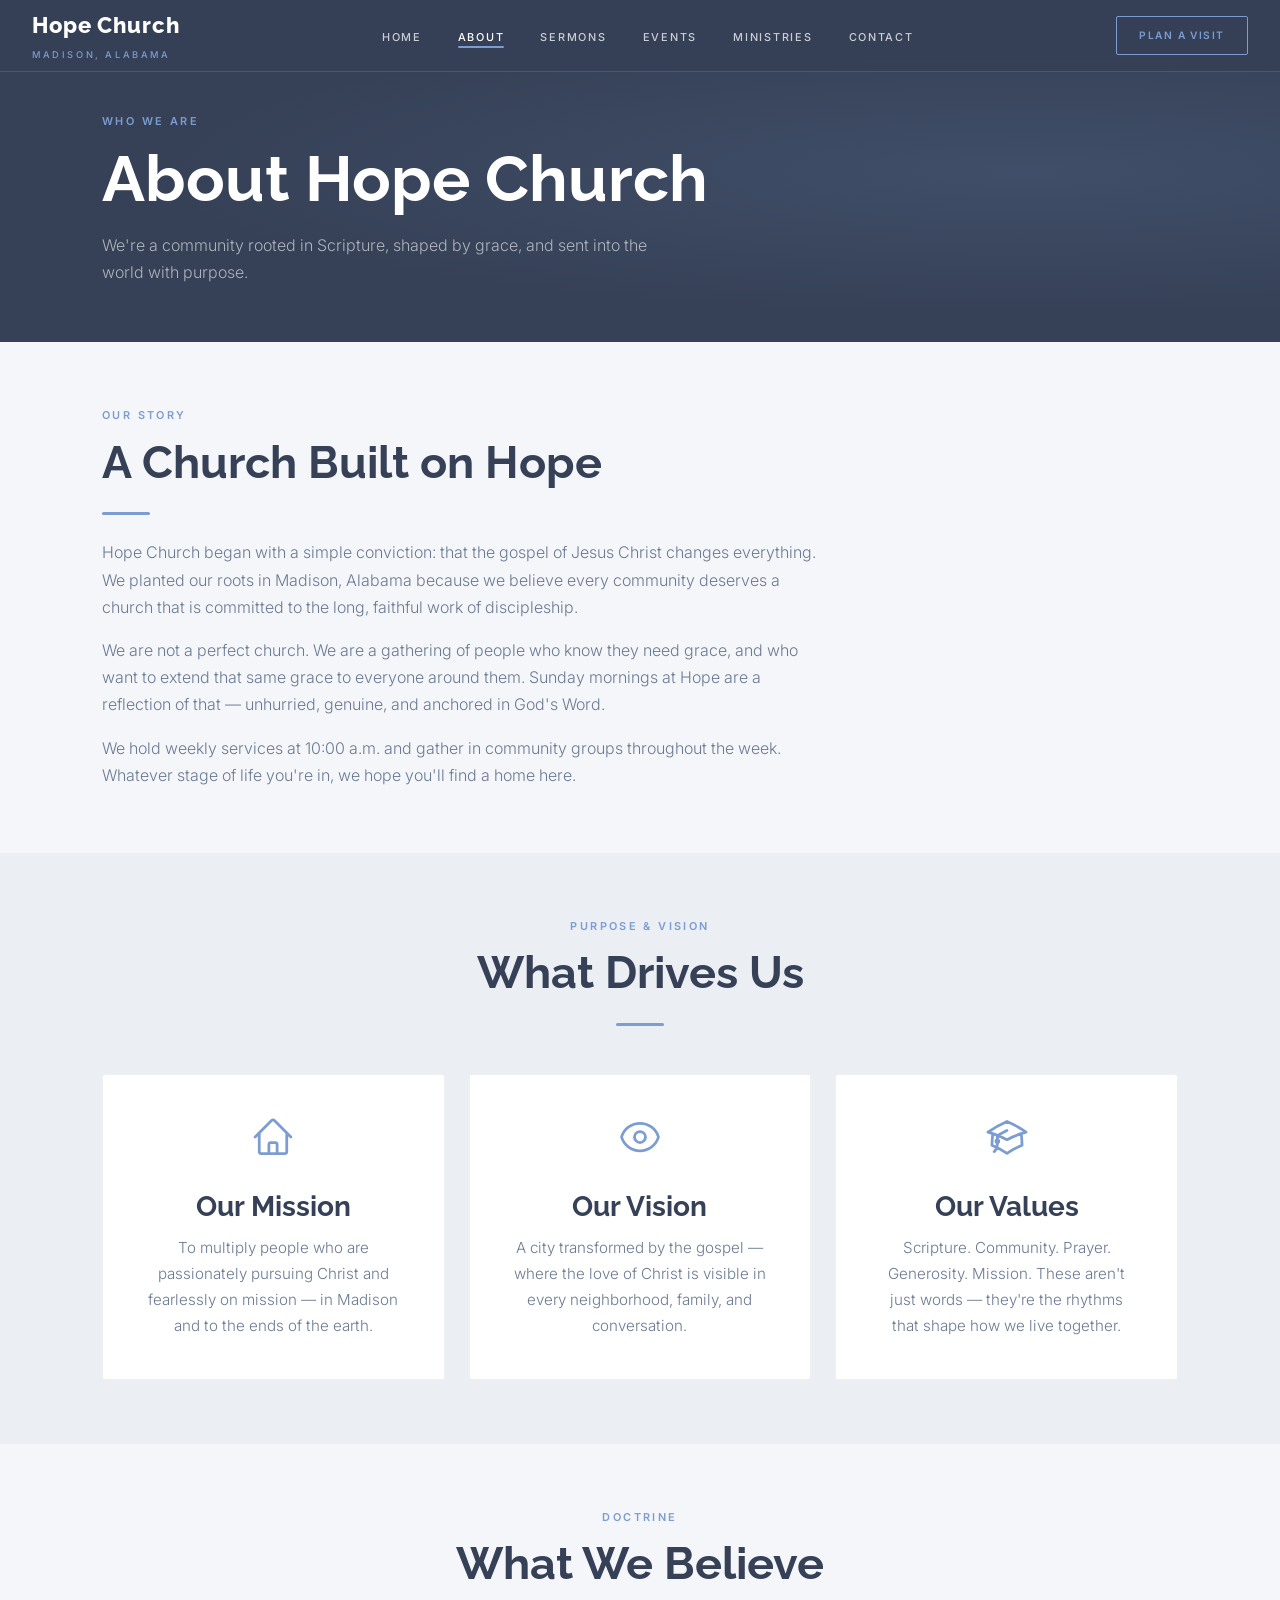
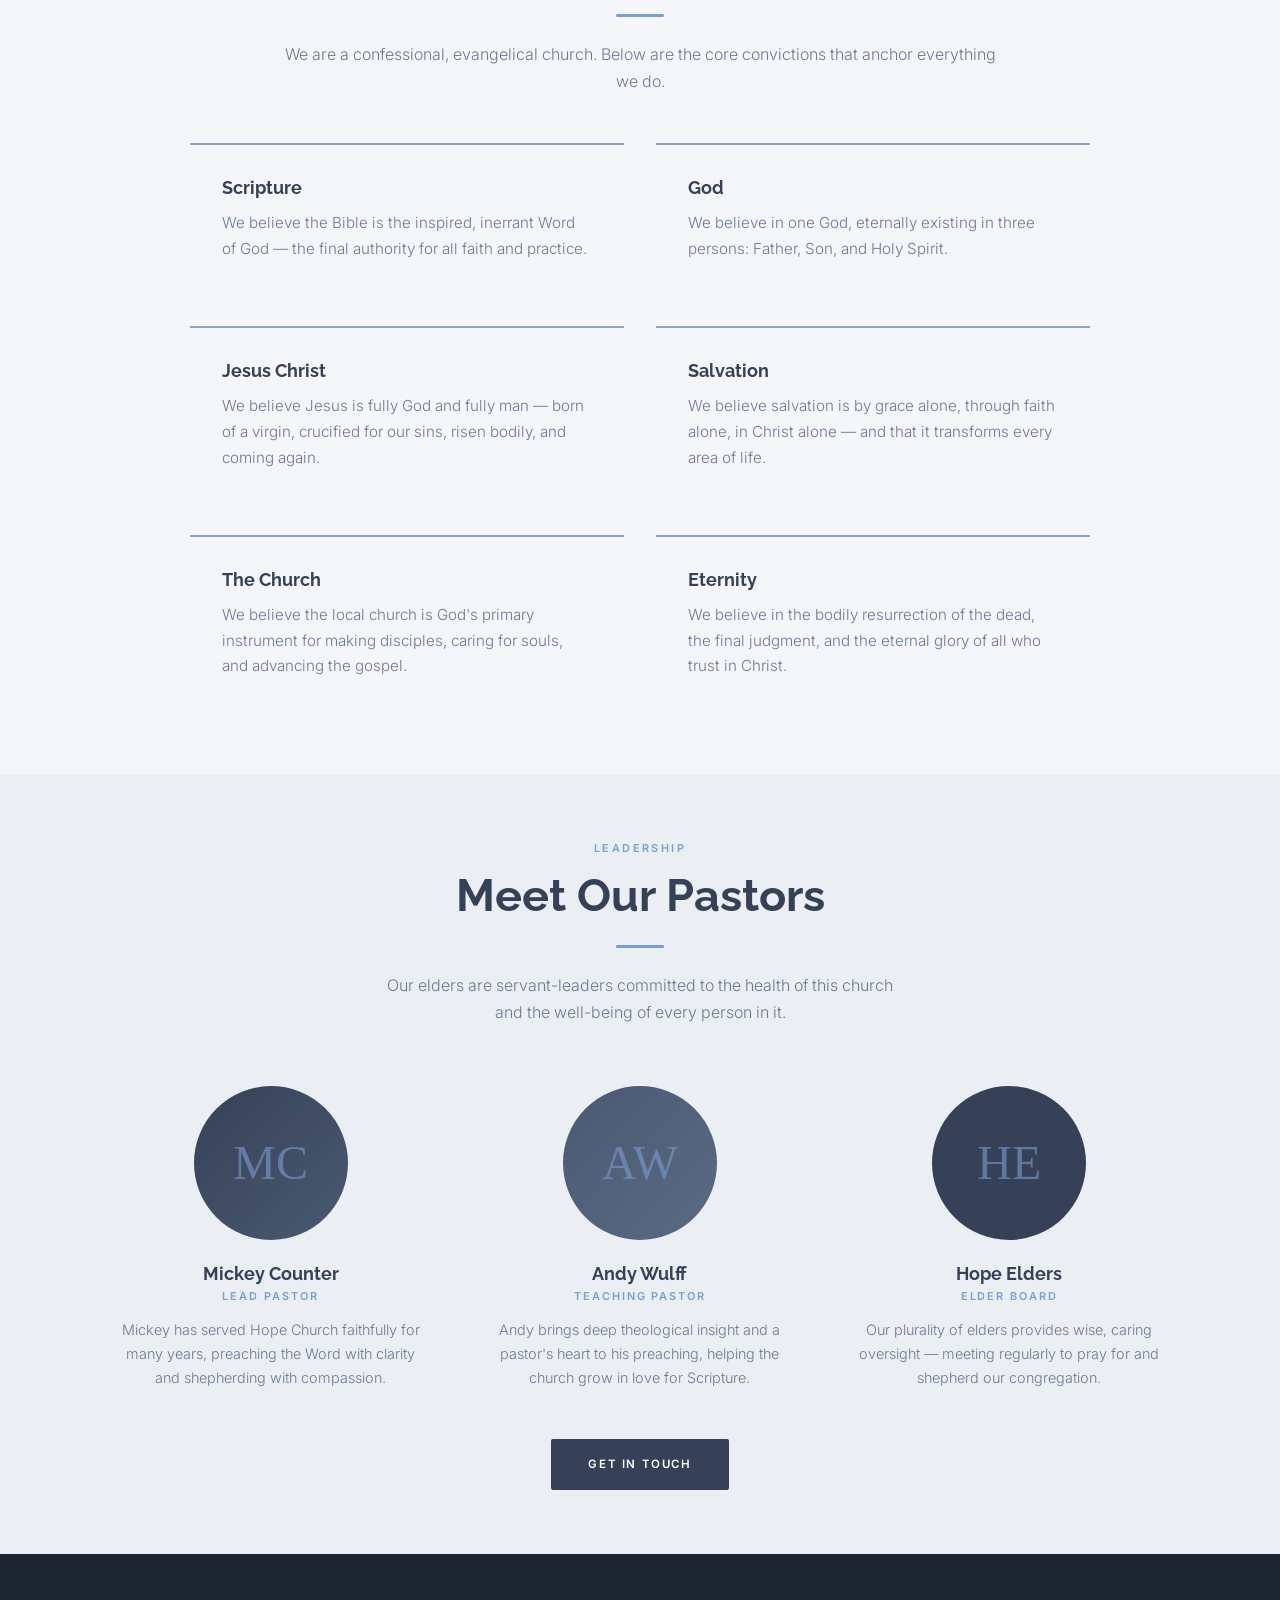
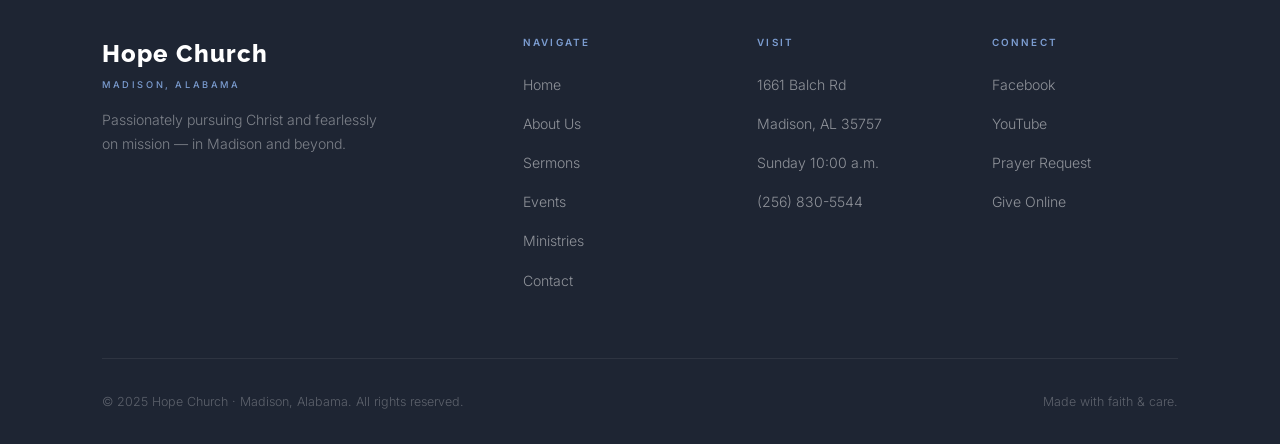
==== about.html @ 7f772d5d "Visual Overhaul" ====
<!DOCTYPE html>
<html lang="en">
<head>
  <meta charset="UTF-8" />
  <meta name="viewport" content="width=device-width, initial-scale=1.0" />
  <title>About · Hope Church Madison</title>
  <link rel="stylesheet" href="styles.css" />
</head>
<body>

<div id="nav-placeholder"></div>

<!-- ── Page Hero ── -->
<section class="page-hero">
  <div class="container" style="position:relative; z-index:2;">
    <span class="eyebrow">Who We Are</span>
    <h1>About Hope Church</h1>
    <p>We're a community rooted in Scripture, shaped by grace, and sent into the world with purpose.</p>
  </div>
</section>

<!-- ── Our Story ── -->
<section class="section">
  <div class="container">
    <div style="max-width:720px;">
      <span class="eyebrow">Our Story</span>
      <h2>A Church Built on Hope</h2>
      <div class="gold-divider gold-divider--left"></div>
      <p>Hope Church began with a simple conviction: that the gospel of Jesus Christ changes everything. We planted our roots in Madison, Alabama because we believe every community deserves a church that is committed to the long, faithful work of discipleship.</p>
      <p style="margin-top:1rem;">We are not a perfect church. We are a gathering of people who know they need grace, and who want to extend that same grace to everyone around them. Sunday mornings at Hope are a reflection of that — unhurried, genuine, and anchored in God's Word.</p>
      <p style="margin-top:1rem;">We hold weekly services at 10:00 a.m. and gather in community groups throughout the week. Whatever stage of life you're in, we hope you'll find a home here.</p>
    </div>
  </div>
</section>

<!-- ── Mission & Vision ── -->
<section class="section section--warm">
  <div class="container text-center">
    <span class="eyebrow">Purpose & Vision</span>
    <h2>What Drives Us</h2>
    <div class="gold-divider"></div>
    <div class="card-grid" style="margin-top:3rem;">
      <div class="card">
        <svg class="card__icon" viewBox="0 0 24 24" fill="none" stroke="currentColor" stroke-width="1.5">
          <path d="M2.25 12l8.954-8.955c.44-.439 1.152-.439 1.591 0L21.75 12M4.5 9.75v10.125c0 .621.504 1.125 1.125 1.125H9.75v-4.875c0-.621.504-1.125 1.125-1.125h2.25c.621 0 1.125.504 1.125 1.125V21h4.125c.621 0 1.125-.504 1.125-1.125V9.75M8.25 21h8.25" stroke-linecap="round" stroke-linejoin="round"/>
        </svg>
        <h3>Our Mission</h3>
        <p>To multiply people who are passionately pursuing Christ and fearlessly on mission — in Madison and to the ends of the earth.</p>
      </div>
      <div class="card">
        <svg class="card__icon" viewBox="0 0 24 24" fill="none" stroke="currentColor" stroke-width="1.5">
          <path d="M2.036 12.322a1.012 1.012 0 010-.639C3.423 7.51 7.36 4.5 12 4.5c4.638 0 8.573 3.007 9.963 7.178.07.207.07.431 0 .639C20.577 16.49 16.64 19.5 12 19.5c-4.638 0-8.573-3.007-9.963-7.178z" stroke-linecap="round" stroke-linejoin="round"/>
          <path d="M15 12a3 3 0 11-6 0 3 3 0 016 0z" stroke-linecap="round" stroke-linejoin="round"/>
        </svg>
        <h3>Our Vision</h3>
        <p>A city transformed by the gospel — where the love of Christ is visible in every neighborhood, family, and conversation.</p>
      </div>
      <div class="card">
        <svg class="card__icon" viewBox="0 0 24 24" fill="none" stroke="currentColor" stroke-width="1.5">
          <path d="M4.26 10.147a60.436 60.436 0 00-.491 6.347A48.627 48.627 0 0112 20.904a48.627 48.627 0 018.232-4.41 60.46 60.46 0 00-.491-6.347m-15.482 0a50.57 50.57 0 00-2.658-.813A59.905 59.905 0 0112 3.493a59.902 59.902 0 0110.399 5.84c-.896.248-1.783.52-2.658.814m-15.482 0A50.697 50.697 0 0112 13.489a50.702 50.702 0 017.74-3.342M6.75 15a.75.75 0 100-1.5.75.75 0 000 1.5zm0 0v-3.675A55.378 55.378 0 0112 8.443m-7.007 11.55A5.981 5.981 0 006.75 15.75v-1.5" stroke-linecap="round" stroke-linejoin="round"/>
        </svg>
        <h3>Our Values</h3>
        <p>Scripture. Community. Prayer. Generosity. Mission. These aren't just words — they're the rhythms that shape how we live together.</p>
      </div>
    </div>
  </div>
</section>

<!-- ── What We Believe ── -->
<section class="section">
  <div class="container">
    <div style="max-width:720px; margin:0 auto; text-align:center;">
      <span class="eyebrow">Doctrine</span>
      <h2>What We Believe</h2>
      <div class="gold-divider"></div>
      <p style="margin-bottom:3rem;">We are a confessional, evangelical church. Below are the core convictions that anchor everything we do.</p>
    </div>
    <div style="display:grid; grid-template-columns:1fr 1fr; gap:2rem; max-width:900px; margin:0 auto;">
      <div style="padding:2rem; border-top:2px solid var(--gold);">
        <h4 style="margin-bottom:0.75rem;">Scripture</h4>
        <p style="font-size:0.95rem;">We believe the Bible is the inspired, inerrant Word of God — the final authority for all faith and practice.</p>
      </div>
      <div style="padding:2rem; border-top:2px solid var(--gold);">
        <h4 style="margin-bottom:0.75rem;">God</h4>
        <p style="font-size:0.95rem;">We believe in one God, eternally existing in three persons: Father, Son, and Holy Spirit.</p>
      </div>
      <div style="padding:2rem; border-top:2px solid var(--gold);">
        <h4 style="margin-bottom:0.75rem;">Jesus Christ</h4>
        <p style="font-size:0.95rem;">We believe Jesus is fully God and fully man — born of a virgin, crucified for our sins, risen bodily, and coming again.</p>
      </div>
      <div style="padding:2rem; border-top:2px solid var(--gold);">
        <h4 style="margin-bottom:0.75rem;">Salvation</h4>
        <p style="font-size:0.95rem;">We believe salvation is by grace alone, through faith alone, in Christ alone — and that it transforms every area of life.</p>
      </div>
      <div style="padding:2rem; border-top:2px solid var(--gold);">
        <h4 style="margin-bottom:0.75rem;">The Church</h4>
        <p style="font-size:0.95rem;">We believe the local church is God's primary instrument for making disciples, caring for souls, and advancing the gospel.</p>
      </div>
      <div style="padding:2rem; border-top:2px solid var(--gold);">
        <h4 style="margin-bottom:0.75rem;">Eternity</h4>
        <p style="font-size:0.95rem;">We believe in the bodily resurrection of the dead, the final judgment, and the eternal glory of all who trust in Christ.</p>
      </div>
    </div>
  </div>
</section>

<!-- ── Leadership ── -->
<section class="section section--warm">
  <div class="container text-center">
    <span class="eyebrow">Leadership</span>
    <h2>Meet Our Pastors</h2>
    <div class="gold-divider"></div>
    <p style="max-width:520px; margin:0 auto 1rem;">Our elders are servant-leaders committed to the health of this church and the well-being of every person in it.</p>
    <div class="team-grid">
      <div class="team-card">
        <div class="team-card__photo" style="background: linear-gradient(135deg, #364157, #4a5a72); display:flex; align-items:center; justify-content:center;">
          <span style="font-family:'Cormorant Garamond',serif; font-size:3rem; color:rgba(124,157,209,0.6);">MC</span>
        </div>
        <h4>Mickey Counter</h4>
        <div class="team-card__role">Lead Pastor</div>
        <p style="font-size:0.9rem; margin-top:0.75rem; padding:0 1rem;">Mickey has served Hope Church faithfully for many years, preaching the Word with clarity and shepherding with compassion.</p>
      </div>
      <div class="team-card">
        <div class="team-card__photo" style="background: linear-gradient(135deg, #4a5a72, #5a6a82); display:flex; align-items:center; justify-content:center;">
          <span style="font-family:'Cormorant Garamond',serif; font-size:3rem; color:rgba(124,157,209,0.6);">AW</span>
        </div>
        <h4>Andy Wulff</h4>
        <div class="team-card__role">Teaching Pastor</div>
        <p style="font-size:0.9rem; margin-top:0.75rem; padding:0 1rem;">Andy brings deep theological insight and a pastor's heart to his preaching, helping the church grow in love for Scripture.</p>
      </div>
      <div class="team-card">
        <div class="team-card__photo" style="background: linear-gradient(135deg, #364157, #364157); display:flex; align-items:center; justify-content:center;">
          <span style="font-family:'Cormorant Garamond',serif; font-size:3rem; color:rgba(124,157,209,0.6);">HE</span>
        </div>
        <h4>Hope Elders</h4>
        <div class="team-card__role">Elder Board</div>
        <p style="font-size:0.9rem; margin-top:0.75rem; padding:0 1rem;">Our plurality of elders provides wise, caring oversight — meeting regularly to pray for and shepherd our congregation.</p>
      </div>
    </div>
    <div style="margin-top:3rem;">
      <a href="contact.html" class="btn btn--solid">Get in Touch</a>
    </div>
  </div>
</section>

<div id="footer-placeholder"></div>
<script src="shared.js"></script>
</body>
</html>
---- styles.css ----
@import url('https://fonts.googleapis.com/css2?family=Raleway:ital,wght@0,300;0,400;0,600;0,700;0,800;1,300;1,400&family=Inter:wght@300;400;500;600&display=swap');

/* ── Variables ── */
:root {
  --blue:      #364157;
  --blue-lt:   #7C9DD1;
  --blue-mid:  #4a5a72;
  --gold:      #8FA5BE;
  --gold-lt:   #B3C6DA;
  --mens-dark: #6F6F6F;
  --mens-lt:   #A6A6A6;
  --womens-dark: #904E79;
  --womens-lt:   #D17CD1;
  --cream:     #F4F6F9;
  --warm-lt:   #EBEef3;
  --charcoal:  #1E2533;
  --muted:     #6B7A92;
  --white:     #FFFFFF;
  --section-pad: 4rem 0;
  --max-w: 1140px;
}

*, *::before, *::after { box-sizing: border-box; margin: 0; padding: 0; }
html { scroll-behavior: smooth; }
body {
  font-family: 'Inter', sans-serif;
  font-weight: 300;
  color: var(--charcoal);
  background: var(--cream);
  line-height: 1.7;
}
img { display: block; max-width: 100%; }
a { text-decoration: none; color: inherit; }

h1, h2, h3, h4 {
  font-family: 'Raleway', sans-serif;
  font-weight: 700;
  line-height: 1.15;
  color: var(--blue);
}
h1 { font-size: clamp(2.6rem, 5vw, 4.2rem); }
h2 { font-size: clamp(1.9rem, 3.5vw, 2.8rem); }
h3 { font-size: clamp(1.3rem, 2.5vw, 1.75rem); }
h4 { font-size: 1.15rem; }
p { font-size: 1rem; color: var(--muted); }

.eyebrow {
  font-family: 'Inter', sans-serif;
  font-weight: 600;
  font-size: 0.68rem;
  letter-spacing: 0.22em;
  text-transform: uppercase;
  color: var(--blue-lt);
  margin-bottom: 0.75rem;
  display: block;
}

.container { max-width: var(--max-w); margin: 0 auto; padding: 0 2rem; }
.section { padding: var(--section-pad); }
.section--dark { background: var(--blue); color: var(--white); }
.section--dark h1,.section--dark h2,.section--dark h3,.section--dark h4 { color: var(--white); }
.section--dark p { color: rgba(255,255,255,0.65); }
.section--warm { background: var(--warm-lt); }
.text-center { text-align: center; }

.btn {
  display: inline-block;
  padding: 0.85rem 2.2rem;
  font-family: 'Inter', sans-serif;
  font-weight: 600;
  font-size: 0.72rem;
  letter-spacing: 0.14em;
  text-transform: uppercase;
  border: 2px solid var(--blue);
  color: var(--blue);
  transition: background 0.22s, color 0.22s, border-color 0.22s;
  cursor: pointer;
  background: transparent;
  border-radius: 2px;
}
.btn:hover { background: var(--blue); color: var(--white); }
.btn--solid { background: var(--blue); color: var(--white); }
.btn--solid:hover { background: var(--blue-mid); border-color: var(--blue-mid); }
.btn--gold, .btn--accent { border-color: var(--blue-lt); color: var(--blue-lt); }
.btn--gold:hover, .btn--accent:hover { background: var(--blue-lt); color: var(--white); }
.btn--white { border-color: var(--white); color: var(--white); }
.btn--white:hover { background: var(--white); color: var(--blue); }

.nav {
  position: fixed; top: 0; left: 0; right: 0; z-index: 100;
  padding: 0 2rem;
  display: flex; align-items: center; justify-content: space-between;
  height: 72px;
  background: rgba(54, 65, 87, 0.97);
  backdrop-filter: blur(8px);
  border-bottom: 1px solid rgba(124, 157, 209, 0.25);
  transition: background 0.3s;
}
.nav__logo { display: flex; flex-direction: column; gap: 2px; }
.nav__logo-main {
  font-family: 'Raleway', sans-serif;
  font-size: 1.35rem; font-weight: 800;
  color: var(--white); letter-spacing: 0.04em;
}
.nav__logo-sub {
  font-family: 'Inter', sans-serif;
  font-size: 0.58rem; font-weight: 500;
  letter-spacing: 0.28em; text-transform: uppercase;
  color: var(--blue-lt);
}
.nav__links { display: flex; list-style: none; gap: 2.25rem; }
.nav__links a {
  font-family: 'Inter', sans-serif;
  font-size: 0.68rem; font-weight: 500;
  letter-spacing: 0.16em; text-transform: uppercase;
  color: rgba(255,255,255,0.75);
  transition: color 0.2s;
  position: relative; padding-bottom: 4px;
}
.nav__links a::after {
  content: ''; position: absolute; bottom: 0; left: 0;
  width: 0; height: 2px;
  background: var(--blue-lt);
  transition: width 0.25s; border-radius: 1px;
}
.nav__links a:hover, .nav__links a.active { color: var(--white); }
.nav__links a:hover::after, .nav__links a.active::after { width: 100%; }
.nav__cta {
  font-family: 'Inter', sans-serif;
  font-size: 0.64rem; font-weight: 600;
  letter-spacing: 0.14em; text-transform: uppercase;
  padding: 0.6rem 1.4rem;
  border: 1.5px solid var(--blue-lt);
  color: var(--blue-lt);
  transition: background 0.2s, color 0.2s; border-radius: 2px;
}
.nav__cta:hover { background: var(--blue-lt); color: var(--white); }
.nav__toggle { display: none; flex-direction: column; gap: 5px; cursor: pointer; padding: 4px; }
.nav__toggle span { display: block; width: 24px; height: 1.5px; background: var(--white); transition: transform 0.3s, opacity 0.3s; }

.hero {
  padding: calc(72px + 3.5rem) 0 4rem;
  display: flex; align-items: center;
  position: relative; overflow: hidden;
  background: var(--blue);
}
.hero__bg {
  position: absolute; inset: 0;
  background:
    radial-gradient(ellipse at 70% 40%, rgba(124,157,209,0.18) 0%, transparent 55%),
    radial-gradient(ellipse at 10% 90%, rgba(74,90,114,0.6) 0%, transparent 50%);
}
.hero__cross {
  position: absolute; right: 6%; top: 50%; transform: translateY(-50%);
  opacity: 0.035; font-size: 28rem;
  font-family: 'Raleway', sans-serif; font-weight: 800;
  color: var(--white); line-height: 1;
  user-select: none; pointer-events: none;
}
.hero__content { position: relative; z-index: 2; max-width: 700px; }
.hero h1 { color: var(--white); margin-bottom: 1.5rem; }
.hero h1 em { font-style: italic; font-weight: 300; color: var(--blue-lt); }
.hero__sub { font-size: 1.05rem; color: rgba(255,255,255,0.65); margin-bottom: 2.5rem; max-width: 500px; }
.hero__meta {
  display: flex; align-items: center; gap: 2rem;
  margin-top: 3rem; padding-top: 2rem;
  border-top: 1px solid rgba(255,255,255,0.12); flex-wrap: wrap;
}
.hero__meta-item { display: flex; flex-direction: column; gap: 2px; }
.hero__meta-label {
  font-family: 'Inter', sans-serif;
  font-size: 0.62rem; letter-spacing: 0.22em;
  text-transform: uppercase; color: var(--blue-lt); font-weight: 600;
}
.hero__meta-value { font-size: 0.95rem; color: rgba(255,255,255,0.85); font-weight: 400; }
.hero__btns { display: flex; gap: 1rem; flex-wrap: wrap; }

.page-hero {
  background: var(--blue); padding: 7rem 0 3.5rem;
  padding-top: calc(72px + 2.5rem);
  position: relative; overflow: hidden;
}
.page-hero::before {
  content: ''; position: absolute; inset: 0;
  background: radial-gradient(ellipse at 80% 50%, rgba(124,157,209,0.14) 0%, transparent 60%);
}
.page-hero h1 { color: var(--white); }
.page-hero p { color: rgba(255,255,255,0.6); max-width: 550px; margin-top: 1rem; }

.welcome-strip {
  background: var(--blue-lt); padding: 1.25rem 2rem;
  display: flex; align-items: center; justify-content: center; gap: 2rem; flex-wrap: wrap;
}
.welcome-strip p {
  color: var(--white); font-size: 0.76rem; font-weight: 600;
  letter-spacing: 0.1em; text-transform: uppercase; font-family: 'Inter', sans-serif;
}
.welcome-strip a {
  font-size: 0.72rem; font-weight: 600; letter-spacing: 0.14em; text-transform: uppercase;
  color: var(--white); border-bottom: 1px solid rgba(255,255,255,0.55);
  padding-bottom: 2px; transition: border-color 0.2s; font-family: 'Inter', sans-serif;
}
.welcome-strip a:hover { border-color: var(--white); }

.card-grid { display: grid; grid-template-columns: repeat(auto-fit, minmax(300px, 1fr)); gap: 1.5rem; margin-top: 3.5rem; }
.card {
  background: var(--white); border: 1px solid rgba(54,65,87,0.08);
  padding: 2.5rem; transition: transform 0.25s, box-shadow 0.25s; border-radius: 3px;
}
.card:hover { box-shadow: 0 4px 16px rgba(54,65,87,0.1); }
.card__icon { width: 44px; height: 44px; margin-bottom: 1.5rem; color: var(--blue-lt); }
.card h3 { margin-bottom: 0.75rem; color: var(--blue); }
.card p { font-size: 0.95rem; }
.card a.link {
  display: inline-block; margin-top: 1.25rem;
  font-family: 'Inter', sans-serif; font-size: 0.68rem; font-weight: 600;
  letter-spacing: 0.16em; text-transform: uppercase;
  color: var(--blue-lt); border-bottom: 1px solid var(--blue-lt);
  padding-bottom: 2px; transition: color 0.2s, border-color 0.2s;
}
.card a.link:hover { color: var(--blue); border-color: var(--blue); }

.split { display: grid; grid-template-columns: 1fr 1fr; gap: 5rem; align-items: center; }
.split--reverse .split__visual { order: -1; }
.split__visual { position: relative; }
.split__img-box {
  width: 100%; aspect-ratio: 4/3; background: var(--warm-lt);
  position: relative; overflow: hidden; border-radius: 2px;
}
.split__img-box img { width: 100%; height: 100%; object-fit: cover; }
.split__img-accent {
  position: absolute; width: 60%; aspect-ratio: 1; background: var(--blue);
  bottom: -2rem; left: -2rem; z-index: -1; opacity: 0.15;
}
.split__img-accent--gold { background: var(--blue-lt); opacity: 0.2; }
.split__text h2 { margin-bottom: 1.25rem; }
.split__text p { margin-bottom: 1.5rem; }

.verse-banner {
  padding: 3.5rem 2rem; text-align: center; background: var(--blue);
  position: relative; overflow: hidden;
}
.verse-banner::before {
  content: '\201C'; position: absolute; top: -1rem; left: 50%; transform: translateX(-50%);
  font-family: 'Raleway', sans-serif; font-weight: 800; font-size: 20rem;
  color: rgba(124,157,209,0.07); line-height: 1; pointer-events: none;
}
.verse-banner blockquote {
  font-family: 'Raleway', sans-serif; font-style: italic; font-weight: 300;
  font-size: clamp(1.3rem, 2.5vw, 1.9rem); color: var(--white);
  max-width: 750px; margin: 0 auto 1.25rem; line-height: 1.65; position: relative;
}
.verse-banner cite {
  font-family: 'Inter', sans-serif; font-size: 0.68rem; font-weight: 600;
  letter-spacing: 0.22em; text-transform: uppercase; color: var(--blue-lt);
}

.gold-divider { width: 48px; height: 3px; background: var(--blue-lt); margin: 1.5rem auto; border-radius: 2px; }
.gold-divider--left { margin-left: 0; }

.quick-links { display: grid; grid-template-columns: repeat(4, 1fr); background: var(--blue-mid); }
.quick-link {
  padding: 2.5rem 2rem; text-align: center;
  border-right: 1px solid rgba(255,255,255,0.07);
  transition: background 0.2s; cursor: pointer; text-decoration: none; display: block;
}
.quick-link:last-child { border-right: none; }
.quick-link:hover { background: rgba(124,157,209,0.15); }
.quick-link__icon { width: 38px; height: 38px; margin: 0 auto 1rem; color: var(--blue-lt); }
.quick-link__label {
  font-family: 'Inter', sans-serif; font-size: 0.62rem; font-weight: 500;
  letter-spacing: 0.2em; text-transform: uppercase; color: rgba(255,255,255,0.6);
}
.quick-link__title {
  font-family: 'Raleway', sans-serif; font-size: 1.05rem; font-weight: 700;
  color: var(--white); margin-top: 0.3rem;
}

.sermon-list { margin-top: 3rem; }
.sermon-item {
  display: grid; grid-template-columns: 1fr auto; align-items: center;
  gap: 2rem; padding: 2rem 0; border-bottom: 1px solid rgba(54,65,87,0.08);
}
.sermon-item:first-child { border-top: 1px solid rgba(54,65,87,0.08); }
.sermon-item__series {
  font-family: 'Inter', sans-serif; font-size: 0.62rem; font-weight: 600;
  letter-spacing: 0.2em; text-transform: uppercase; color: var(--blue-lt); margin-bottom: 0.4rem;
}
.sermon-item h3 { margin-bottom: 0.3rem; font-size: 1.25rem; color: var(--blue); }
.sermon-item__meta { font-size: 0.85rem; color: var(--muted); }

.team-grid { display: grid; grid-template-columns: repeat(auto-fit, minmax(240px, 1fr)); gap: 2rem; margin-top: 3.5rem; }
.team-card { text-align: center; }
.team-card__photo {
  width: 160px; height: 160px; border-radius: 50%; background: var(--warm-lt);
  margin: 0 auto 1.25rem; overflow: hidden; border: 3px solid var(--warm-lt); transition: border-color 0.25s;
}
.team-card:hover .team-card__photo { border-color: var(--blue-lt); }
.team-card__photo img { width: 100%; height: 100%; object-fit: cover; }
.team-card h4 { margin-bottom: 0.2rem; color: var(--blue); }
.team-card__role {
  font-family: 'Inter', sans-serif; font-size: 0.68rem; font-weight: 600;
  letter-spacing: 0.18em; text-transform: uppercase; color: var(--blue-lt);
}

.ministry-grid { display: grid; grid-template-columns: repeat(auto-fit, minmax(340px, 1fr)); gap: 0; margin-top: 3.5rem; }
.ministry-card {
  padding: 3rem; border: 1px solid rgba(54,65,87,0.08);
  margin: -1px 0 0 -1px; transition: background 0.25s;
}
.ministry-card:hover { background: var(--white); }
.ministry-card__tag {
  display: inline-block; padding: 0.25rem 0.85rem;
  font-family: 'Inter', sans-serif; font-size: 0.62rem; font-weight: 600;
  letter-spacing: 0.14em; text-transform: uppercase;
  background: rgba(124,157,209,0.12); color: var(--blue-lt);
  border-radius: 2px; margin-bottom: 1.25rem;
}
.ministry-card__tag--mens { background: rgba(111,111,111,0.1); color: var(--mens-dark); }
.ministry-card__tag--womens { background: rgba(209,124,209,0.1); color: var(--womens-dark); }
.ministry-card h3 { margin-bottom: 0.75rem; font-size: 1.45rem; color: var(--blue); }
.ministry-card p { margin-bottom: 1.5rem; font-size: 0.95rem; }

.form-grid { display: grid; grid-template-columns: 1fr 1fr; gap: 1.5rem; margin-top: 2.5rem; }
.form-group { display: flex; flex-direction: column; gap: 0.5rem; }
.form-group--full { grid-column: 1 / -1; }
.form-group label {
  font-family: 'Inter', sans-serif; font-size: 0.68rem; font-weight: 600;
  letter-spacing: 0.14em; text-transform: uppercase; color: var(--blue);
}
.form-group input, .form-group textarea, .form-group select {
  padding: 0.85rem 1rem; border: 1px solid rgba(54,65,87,0.18);
  background: var(--white); font-family: 'Inter', sans-serif;
  font-size: 0.95rem; font-weight: 400; color: var(--charcoal);
  outline: none; transition: border-color 0.2s, box-shadow 0.2s;
  -webkit-appearance: none; border-radius: 2px;
}
.form-group input:focus, .form-group textarea:focus, .form-group select:focus {
  border-color: var(--blue-lt); box-shadow: 0 0 0 3px rgba(124,157,209,0.15);
}
.form-group textarea { resize: vertical; min-height: 140px; }

.info-boxes { display: grid; grid-template-columns: repeat(3, 1fr); gap: 2rem; margin-top: 3.5rem; }
.info-box {
  padding: 2rem; background: var(--white);
  border-left: 3px solid var(--blue-lt); border-radius: 0 2px 2px 0;
}
.info-box h4 {
  font-family: 'Inter', sans-serif; font-size: 0.68rem; font-weight: 600;
  letter-spacing: 0.2em; text-transform: uppercase; color: var(--blue-lt); margin-bottom: 0.75rem;
}
.info-box p { font-size: 0.95rem; line-height: 1.6; color: var(--charcoal); }

.footer { background: #1E2533; color: var(--white); padding: 5rem 0 2rem; }
.footer__grid {
  display: grid; grid-template-columns: 2fr 1fr 1fr 1fr; gap: 3rem;
  padding-bottom: 4rem; border-bottom: 1px solid rgba(255,255,255,0.07); margin-bottom: 2rem;
}
.footer__brand .nav__logo-main { font-size: 1.5rem; }
.footer__brand p { margin-top: 1rem; font-size: 0.88rem; color: rgba(255,255,255,0.42); max-width: 280px; line-height: 1.7; }
.footer__col h5 {
  font-family: 'Inter', sans-serif; font-size: 0.62rem; font-weight: 600;
  letter-spacing: 0.22em; text-transform: uppercase; color: var(--blue-lt); margin-bottom: 1.25rem;
}
.footer__col ul { list-style: none; display: flex; flex-direction: column; gap: 0.75rem; }
.footer__col ul li a { font-size: 0.88rem; color: rgba(255,255,255,0.5); transition: color 0.2s; }
.footer__col ul li a:hover { color: var(--white); }
.footer__bottom { display: flex; align-items: center; justify-content: space-between; flex-wrap: wrap; gap: 1rem; }
.footer__bottom p { font-size: 0.78rem; color: rgba(255,255,255,0.28); }

/* animations removed for a simpler, calmer presentation */

@media (max-width: 900px) {
  .split { grid-template-columns: 1fr; gap: 3rem; }
  .split--reverse .split__visual { order: 0; }
  .quick-links { grid-template-columns: repeat(2, 1fr); }
  .footer__grid { grid-template-columns: 1fr 1fr; }
  .info-boxes { grid-template-columns: 1fr; }
}
@media (max-width: 700px) {
  .nav__links, .nav__cta { display: none; }
  .nav__toggle { display: flex; }
  .nav.open .nav__links {
    display: flex; flex-direction: column; position: absolute;
    top: 72px; left: 0; right: 0; background: var(--blue);
    padding: 2rem; gap: 1.5rem; border-top: 1px solid rgba(255,255,255,0.08);
  }
  .quick-links { grid-template-columns: 1fr 1fr; }
  .form-grid { grid-template-columns: 1fr; }
  .footer__grid { grid-template-columns: 1fr; }
}
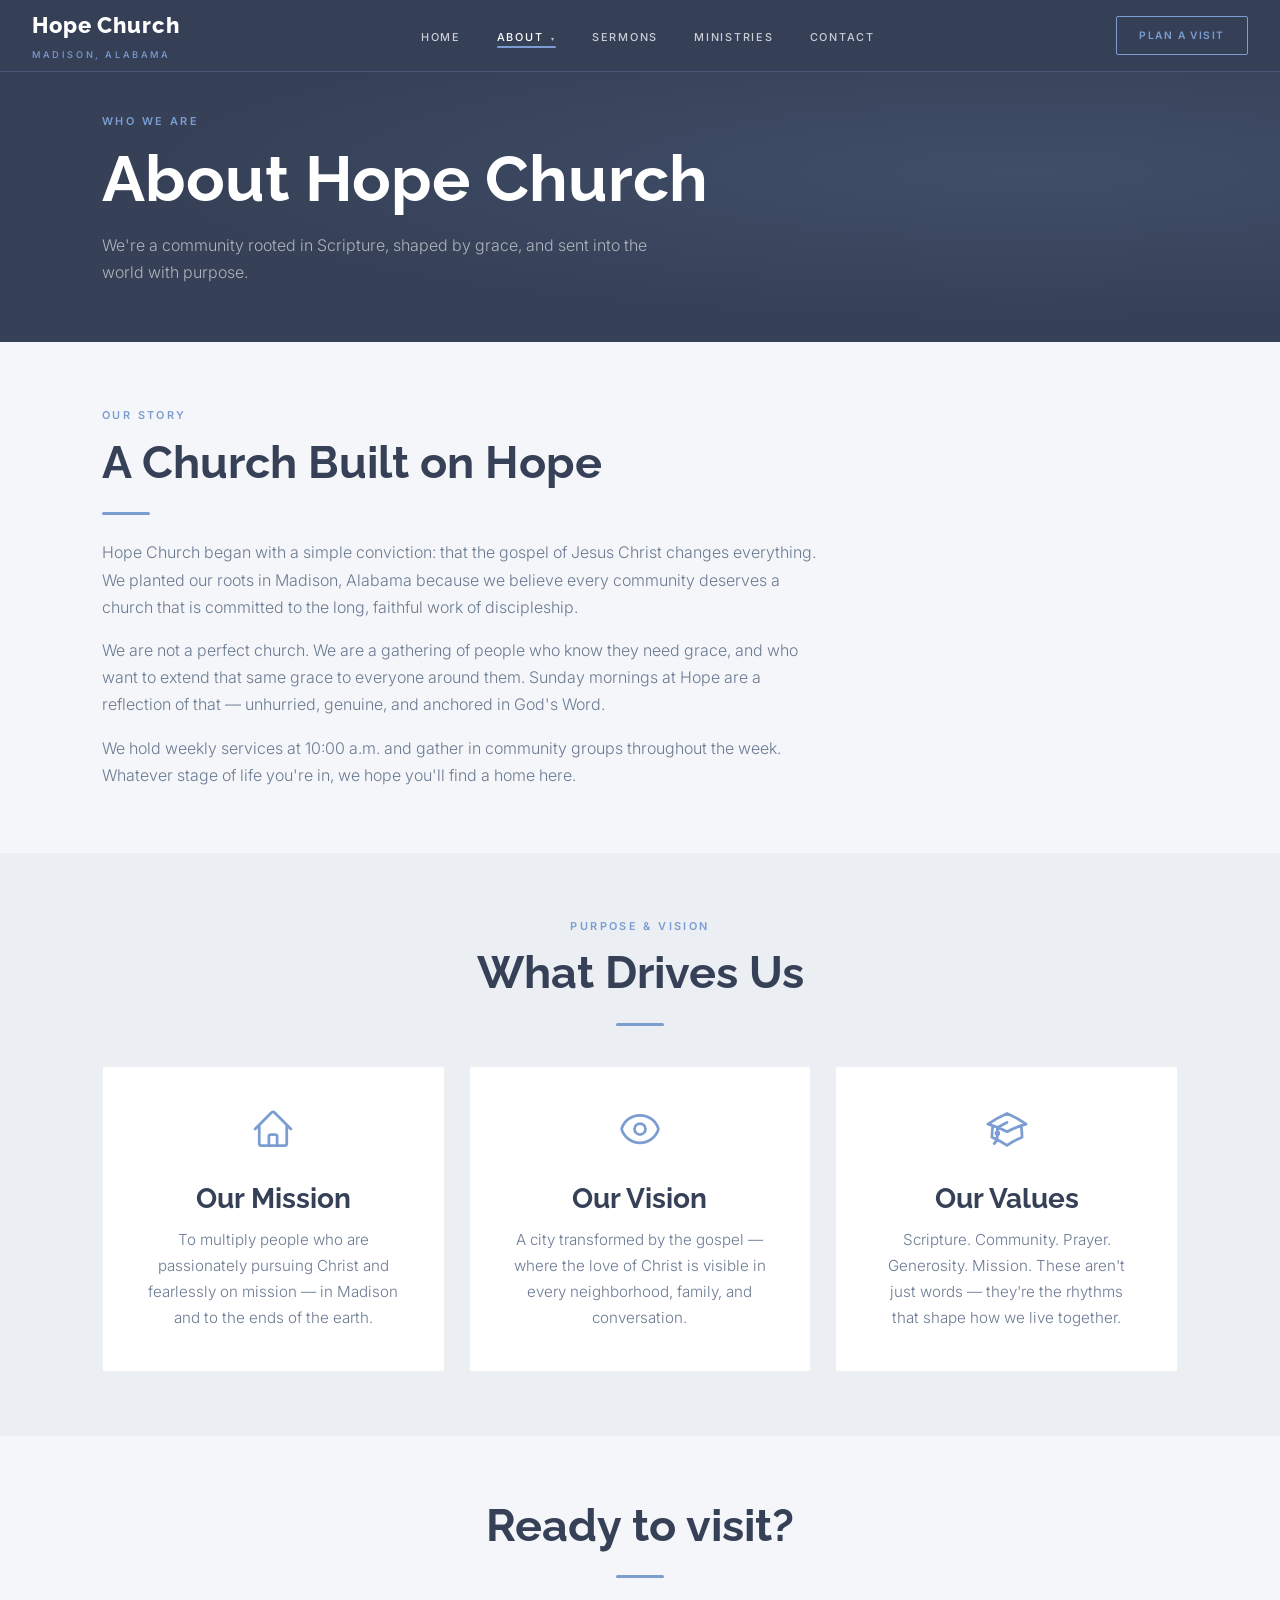
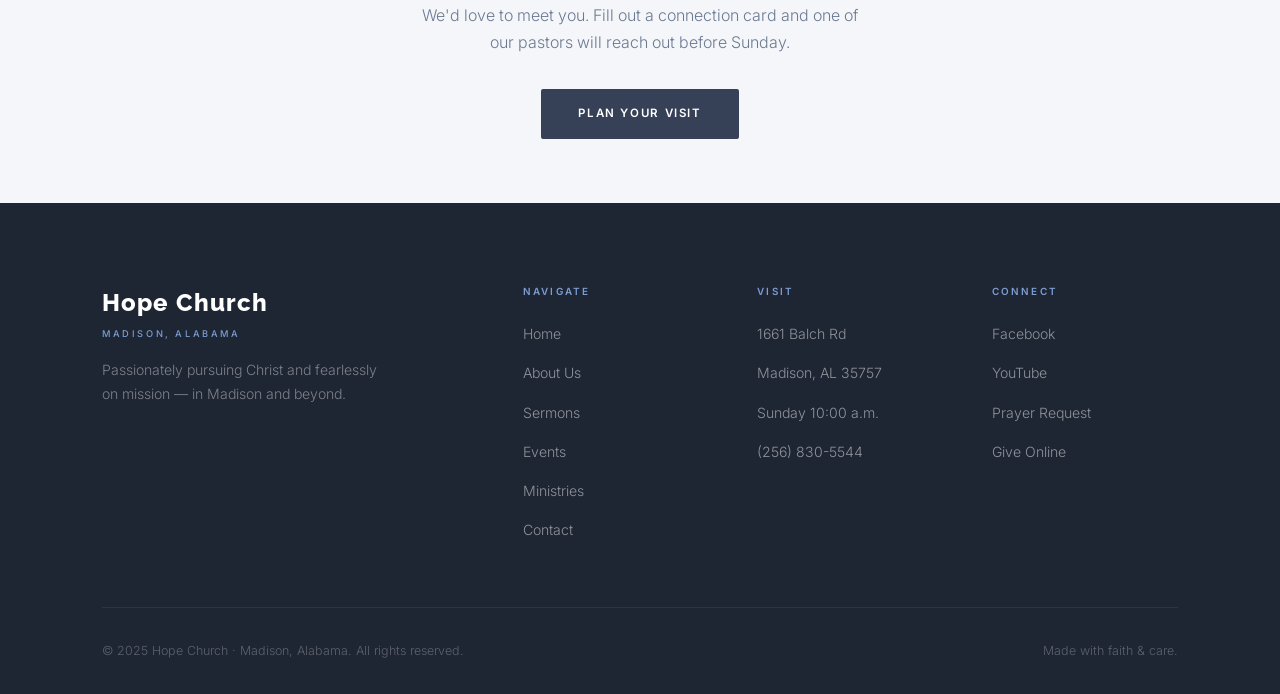
==== commit 7031cfcc: "About tab update" ====
--- a/about.html
+++ b/about.html
@@ -3,7 +3,7 @@
 <head>
   <meta charset="UTF-8" />
   <meta name="viewport" content="width=device-width, initial-scale=1.0" />
-  <title>About · Hope Church Madison</title>
+  <title>About Hope · Hope Church Madison</title>
   <link rel="stylesheet" href="styles.css" />
 </head>
 <body>
@@ -39,7 +39,7 @@
     <span class="eyebrow">Purpose & Vision</span>
     <h2>What Drives Us</h2>
     <div class="gold-divider"></div>
-    <div class="card-grid" style="margin-top:3rem;">
+    <div class="card-grid" style="margin-top:2.5rem;">
       <div class="card">
         <svg class="card__icon" viewBox="0 0 24 24" fill="none" stroke="currentColor" stroke-width="1.5">
           <path d="M2.25 12l8.954-8.955c.44-.439 1.152-.439 1.591 0L21.75 12M4.5 9.75v10.125c0 .621.504 1.125 1.125 1.125H9.75v-4.875c0-.621.504-1.125 1.125-1.125h2.25c.621 0 1.125.504 1.125 1.125V21h4.125c.621 0 1.125-.504 1.125-1.125V9.75M8.25 21h8.25" stroke-linecap="round" stroke-linejoin="round"/>
@@ -66,80 +66,13 @@
   </div>
 </section>
 
-<!-- ── What We Believe ── -->
+<!-- ── CTA ── -->
 <section class="section">
-  <div class="container">
-    <div style="max-width:720px; margin:0 auto; text-align:center;">
-      <span class="eyebrow">Doctrine</span>
-      <h2>What We Believe</h2>
-      <div class="gold-divider"></div>
-      <p style="margin-bottom:3rem;">We are a confessional, evangelical church. Below are the core convictions that anchor everything we do.</p>
-    </div>
-    <div style="display:grid; grid-template-columns:1fr 1fr; gap:2rem; max-width:900px; margin:0 auto;">
-      <div style="padding:2rem; border-top:2px solid var(--gold);">
-        <h4 style="margin-bottom:0.75rem;">Scripture</h4>
-        <p style="font-size:0.95rem;">We believe the Bible is the inspired, inerrant Word of God — the final authority for all faith and practice.</p>
-      </div>
-      <div style="padding:2rem; border-top:2px solid var(--gold);">
-        <h4 style="margin-bottom:0.75rem;">God</h4>
-        <p style="font-size:0.95rem;">We believe in one God, eternally existing in three persons: Father, Son, and Holy Spirit.</p>
-      </div>
-      <div style="padding:2rem; border-top:2px solid var(--gold);">
-        <h4 style="margin-bottom:0.75rem;">Jesus Christ</h4>
-        <p style="font-size:0.95rem;">We believe Jesus is fully God and fully man — born of a virgin, crucified for our sins, risen bodily, and coming again.</p>
-      </div>
-      <div style="padding:2rem; border-top:2px solid var(--gold);">
-        <h4 style="margin-bottom:0.75rem;">Salvation</h4>
-        <p style="font-size:0.95rem;">We believe salvation is by grace alone, through faith alone, in Christ alone — and that it transforms every area of life.</p>
-      </div>
-      <div style="padding:2rem; border-top:2px solid var(--gold);">
-        <h4 style="margin-bottom:0.75rem;">The Church</h4>
-        <p style="font-size:0.95rem;">We believe the local church is God's primary instrument for making disciples, caring for souls, and advancing the gospel.</p>
-      </div>
-      <div style="padding:2rem; border-top:2px solid var(--gold);">
-        <h4 style="margin-bottom:0.75rem;">Eternity</h4>
-        <p style="font-size:0.95rem;">We believe in the bodily resurrection of the dead, the final judgment, and the eternal glory of all who trust in Christ.</p>
-      </div>
-    </div>
-  </div>
-</section>
-
-<!-- ── Leadership ── -->
-<section class="section section--warm">
   <div class="container text-center">
-    <span class="eyebrow">Leadership</span>
-    <h2>Meet Our Pastors</h2>
+    <h2>Ready to visit?</h2>
     <div class="gold-divider"></div>
-    <p style="max-width:520px; margin:0 auto 1rem;">Our elders are servant-leaders committed to the health of this church and the well-being of every person in it.</p>
-    <div class="team-grid">
-      <div class="team-card">
-        <div class="team-card__photo" style="background: linear-gradient(135deg, #364157, #4a5a72); display:flex; align-items:center; justify-content:center;">
-          <span style="font-family:'Cormorant Garamond',serif; font-size:3rem; color:rgba(124,157,209,0.6);">MC</span>
-        </div>
-        <h4>Mickey Counter</h4>
-        <div class="team-card__role">Lead Pastor</div>
-        <p style="font-size:0.9rem; margin-top:0.75rem; padding:0 1rem;">Mickey has served Hope Church faithfully for many years, preaching the Word with clarity and shepherding with compassion.</p>
-      </div>
-      <div class="team-card">
-        <div class="team-card__photo" style="background: linear-gradient(135deg, #4a5a72, #5a6a82); display:flex; align-items:center; justify-content:center;">
-          <span style="font-family:'Cormorant Garamond',serif; font-size:3rem; color:rgba(124,157,209,0.6);">AW</span>
-        </div>
-        <h4>Andy Wulff</h4>
-        <div class="team-card__role">Teaching Pastor</div>
-        <p style="font-size:0.9rem; margin-top:0.75rem; padding:0 1rem;">Andy brings deep theological insight and a pastor's heart to his preaching, helping the church grow in love for Scripture.</p>
-      </div>
-      <div class="team-card">
-        <div class="team-card__photo" style="background: linear-gradient(135deg, #364157, #364157); display:flex; align-items:center; justify-content:center;">
-          <span style="font-family:'Cormorant Garamond',serif; font-size:3rem; color:rgba(124,157,209,0.6);">HE</span>
-        </div>
-        <h4>Hope Elders</h4>
-        <div class="team-card__role">Elder Board</div>
-        <p style="font-size:0.9rem; margin-top:0.75rem; padding:0 1rem;">Our plurality of elders provides wise, caring oversight — meeting regularly to pray for and shepherd our congregation.</p>
-      </div>
-    </div>
-    <div style="margin-top:3rem;">
-      <a href="contact.html" class="btn btn--solid">Get in Touch</a>
-    </div>
+    <p style="max-width:460px; margin:0 auto 2rem;">We'd love to meet you. Fill out a connection card and one of our pastors will reach out before Sunday.</p>
+    <a href="contact.html" class="btn btn--solid">Plan Your Visit</a>
   </div>
 </section>
 
--- a/styles.css
+++ b/styles.css
@@ -138,6 +138,41 @@
 .nav__toggle { display: none; flex-direction: column; gap: 5px; cursor: pointer; padding: 4px; }
 .nav__toggle span { display: block; width: 24px; height: 1.5px; background: var(--white); transition: transform 0.3s, opacity 0.3s; }
 
+/* ── Nav Dropdown ── */
+.has-dropdown { position: relative; }
+.dropdown-arrow { font-size: 0.55em; margin-left: 3px; opacity: 0.7; }
+.nav__dropdown {
+  display: none;
+  position: absolute;
+  top: calc(100% + 12px);
+  left: -1.25rem;
+  background: var(--blue);
+  border: 1px solid rgba(124,157,209,0.2);
+  border-top: 2px solid var(--blue-lt);
+  min-width: 190px;
+  list-style: none;
+  flex-direction: column;
+  padding: 0.4rem 0;
+  z-index: 200;
+  box-shadow: 0 8px 24px rgba(30,37,51,0.3);
+}
+.has-dropdown:hover .nav__dropdown { display: flex; }
+.nav__dropdown li a {
+  display: block;
+  padding: 0.6rem 1.25rem;
+  font-family: 'Inter', sans-serif;
+  font-size: 0.67rem;
+  font-weight: 500;
+  letter-spacing: 0.14em;
+  text-transform: uppercase;
+  color: rgba(255,255,255,0.7);
+  transition: color 0.2s, background 0.2s;
+  white-space: nowrap;
+}
+.nav__dropdown li a:hover,
+.nav__dropdown li a.active { color: var(--white); background: rgba(124,157,209,0.12); }
+.nav__dropdown li a::after { display: none !important; }
+
 .hero {
   padding: calc(72px + 3.5rem) 0 4rem;
   display: flex; align-items: center;
@@ -385,6 +420,15 @@
     top: 72px; left: 0; right: 0; background: var(--blue);
     padding: 2rem; gap: 1.5rem; border-top: 1px solid rgba(255,255,255,0.08);
   }
+  /* Mobile dropdown: show sub-items inline */
+  .nav.open .has-dropdown .nav__dropdown {
+    display: flex; position: static;
+    border: none; border-left: 2px solid var(--blue-lt);
+    box-shadow: none; padding: 0.25rem 0 0 1rem;
+    margin-top: 0.5rem; background: transparent;
+  }
+  .nav.open .nav__dropdown li a { padding: 0.4rem 0; font-size: 0.65rem; }
+  .dropdown-arrow { display: none; }
   .quick-links { grid-template-columns: 1fr 1fr; }
   .form-grid { grid-template-columns: 1fr; }
   .footer__grid { grid-template-columns: 1fr; }
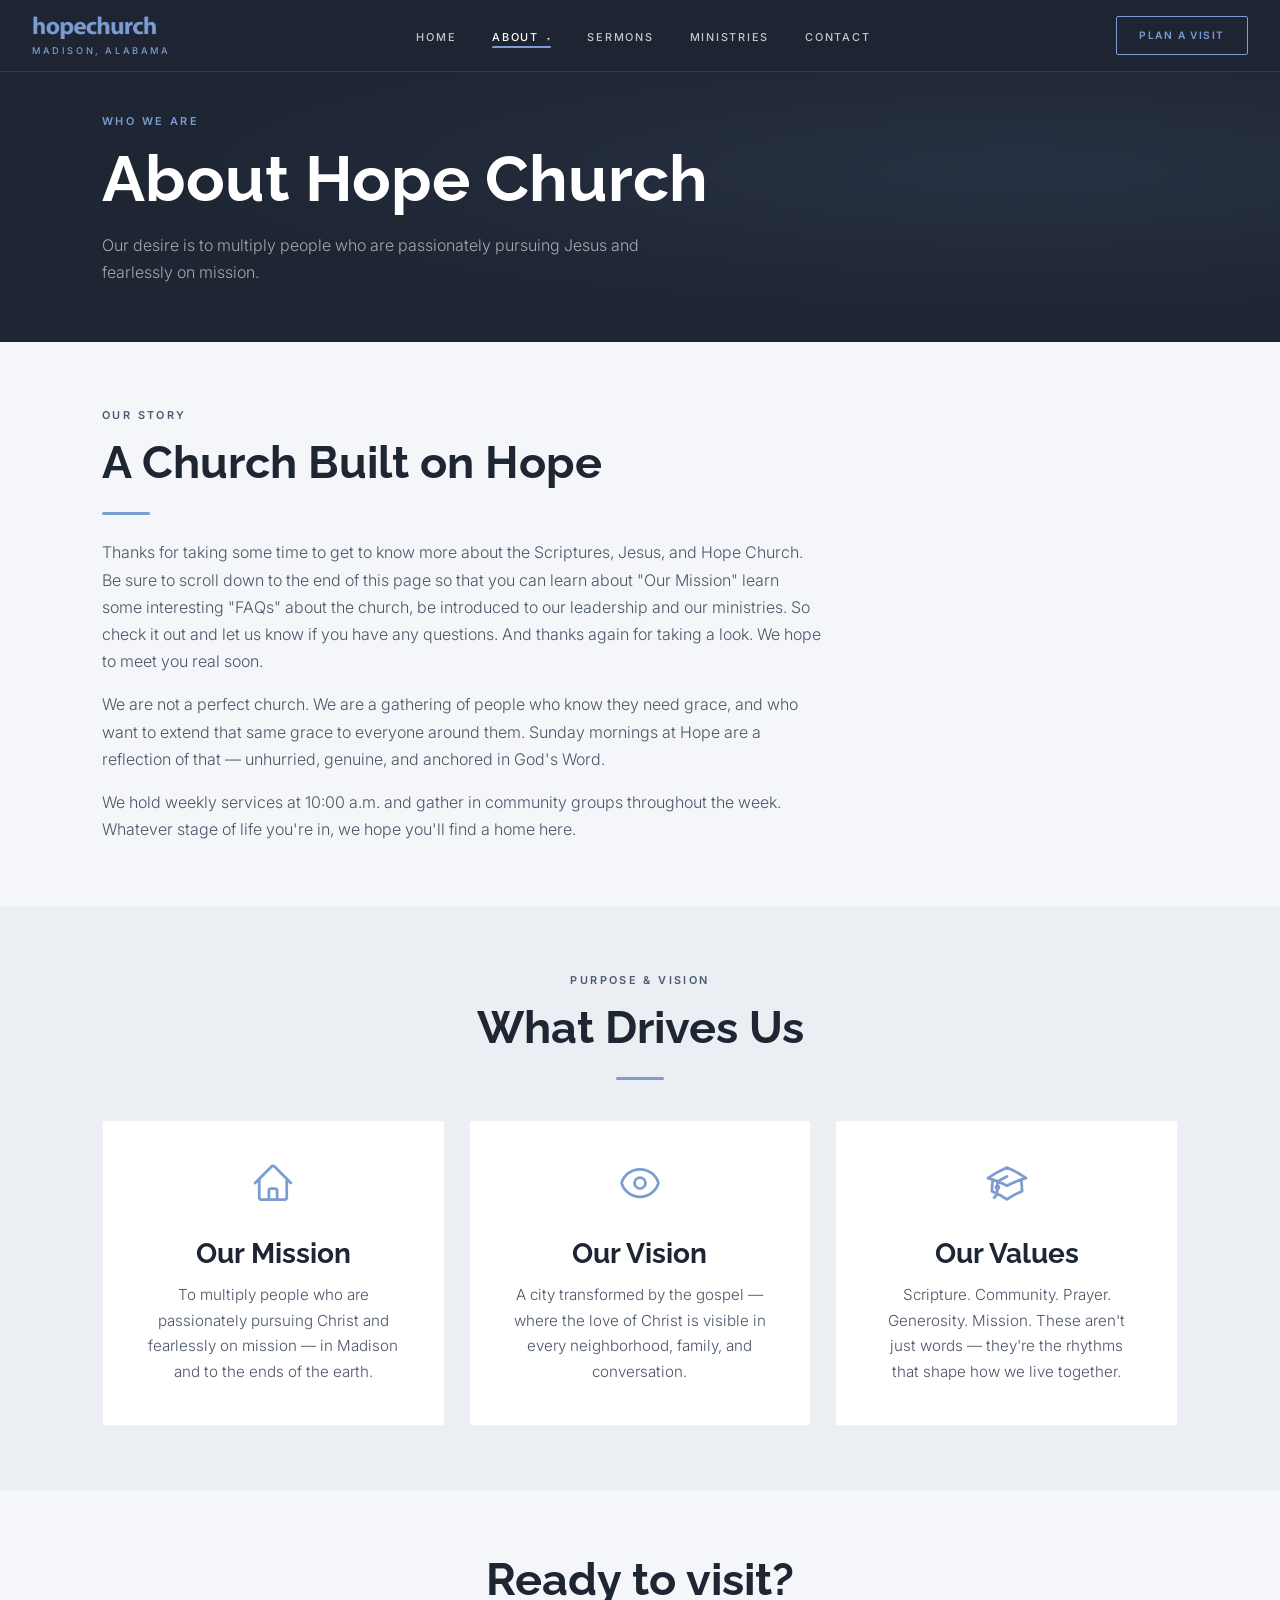
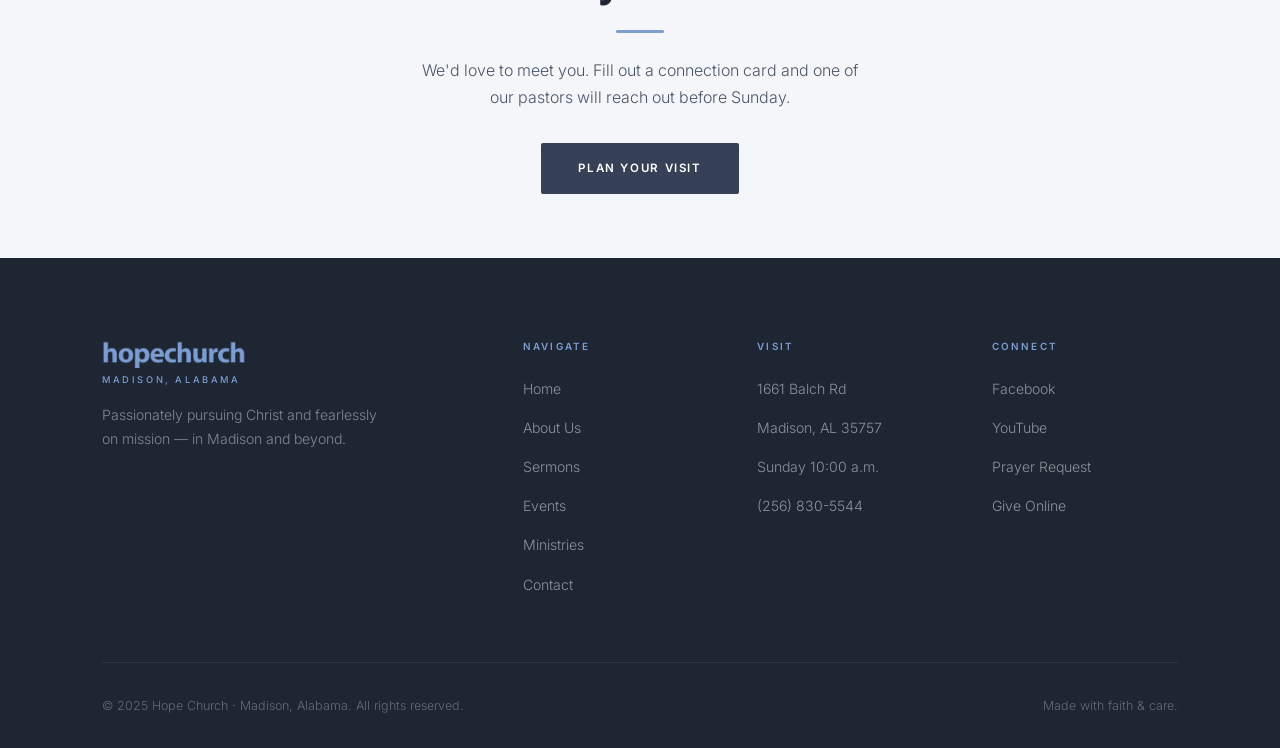
==== commit 04afbce8: "Revise About section content for clarity and mission Updated the content in the 'About' section to r" ====
--- a/about.html
+++ b/about.html
@@ -15,7 +15,7 @@
   <div class="container" style="position:relative; z-index:2;">
     <span class="eyebrow">Who We Are</span>
     <h1>About Hope Church</h1>
-    <p>We're a community rooted in Scripture, shaped by grace, and sent into the world with purpose.</p>
+    <p>Our desire is to multiply people who are passionately pursuing Jesus and fearlessly on mission.</p>
   </div>
 </section>
 
@@ -26,7 +26,7 @@
       <span class="eyebrow">Our Story</span>
       <h2>A Church Built on Hope</h2>
       <div class="gold-divider gold-divider--left"></div>
-      <p>Hope Church began with a simple conviction: that the gospel of Jesus Christ changes everything. We planted our roots in Madison, Alabama because we believe every community deserves a church that is committed to the long, faithful work of discipleship.</p>
+      <p>Thanks for taking some time to get to know more about the Scriptures, Jesus, and Hope Church. Be sure to scroll down to the end of this page so that you can learn about "Our Mission" learn some interesting "FAQs" about the church, be introduced to our leadership and our ministries. So check it out and let us know if you have any questions. And thanks again for taking a look. We hope to meet you real soon.</p>
       <p style="margin-top:1rem;">We are not a perfect church. We are a gathering of people who know they need grace, and who want to extend that same grace to everyone around them. Sunday mornings at Hope are a reflection of that — unhurried, genuine, and anchored in God's Word.</p>
       <p style="margin-top:1rem;">We hold weekly services at 10:00 a.m. and gather in community groups throughout the week. Whatever stage of life you're in, we hope you'll find a home here.</p>
     </div>
--- a/styles.css
+++ b/styles.css
@@ -14,7 +14,7 @@
   --cream:     #F4F6F9;
   --warm-lt:   #EBEef3;
   --charcoal:  #1E2533;
-  --muted:     #6B7A92;
+  --muted:     #4A5568;
   --white:     #FFFFFF;
   --section-pad: 4rem 0;
   --max-w: 1140px;
@@ -36,7 +36,7 @@
   font-family: 'Raleway', sans-serif;
   font-weight: 700;
   line-height: 1.15;
-  color: var(--blue);
+  color: var(--charcoal);
 }
 h1 { font-size: clamp(2.6rem, 5vw, 4.2rem); }
 h2 { font-size: clamp(1.9rem, 3.5vw, 2.8rem); }
@@ -50,14 +50,18 @@
   font-size: 0.68rem;
   letter-spacing: 0.22em;
   text-transform: uppercase;
-  color: var(--blue-lt);
+  color: var(--blue-mid);
   margin-bottom: 0.75rem;
   display: block;
 }
+/* Eyebrow on dark backgrounds — restore lighter accent color */
+.section--dark .eyebrow,
+.hero .eyebrow,
+.page-hero .eyebrow { color: var(--blue-lt); }
 
 .container { max-width: var(--max-w); margin: 0 auto; padding: 0 2rem; }
 .section { padding: var(--section-pad); }
-.section--dark { background: var(--blue); color: var(--white); }
+.section--dark { background: var(--charcoal); color: var(--white); }
 .section--dark h1,.section--dark h2,.section--dark h3,.section--dark h4 { color: var(--white); }
 .section--dark p { color: rgba(255,255,255,0.65); }
 .section--warm { background: var(--warm-lt); }
@@ -80,27 +84,30 @@
 }
 .btn:hover { background: var(--blue); color: var(--white); }
 .btn--solid { background: var(--blue); color: var(--white); }
-.btn--solid:hover { background: var(--blue-mid); border-color: var(--blue-mid); }
+.btn--solid:hover { background: var(--charcoal); border-color: var(--charcoal); }
 .btn--gold, .btn--accent { border-color: var(--blue-lt); color: var(--blue-lt); }
 .btn--gold:hover, .btn--accent:hover { background: var(--blue-lt); color: var(--white); }
 .btn--white { border-color: var(--white); color: var(--white); }
-.btn--white:hover { background: var(--white); color: var(--blue); }
+.btn--white:hover { background: var(--white); color: var(--charcoal); }
 
 .nav {
   position: fixed; top: 0; left: 0; right: 0; z-index: 100;
   padding: 0 2rem;
   display: flex; align-items: center; justify-content: space-between;
   height: 72px;
-  background: rgba(54, 65, 87, 0.97);
+  background: rgba(30, 37, 51, 0.97);
   backdrop-filter: blur(8px);
-  border-bottom: 1px solid rgba(124, 157, 209, 0.25);
+  border-bottom: 1px solid rgba(124, 157, 209, 0.2);
   transition: background 0.3s;
 }
-.nav__logo { display: flex; flex-direction: column; gap: 2px; }
-.nav__logo-main {
-  font-family: 'Raleway', sans-serif;
-  font-size: 1.35rem; font-weight: 800;
-  color: var(--white); letter-spacing: 0.04em;
+.nav__logo { display: flex; flex-direction: column; gap: 4px; align-items: flex-start; }
+.nav__logo-img {
+  height: 26px;
+  width: auto;
+  display: block;
+}
+.nav__logo-img--footer {
+  height: 30px;
 }
 .nav__logo-sub {
   font-family: 'Inter', sans-serif;
@@ -144,17 +151,18 @@
 .nav__dropdown {
   display: none;
   position: absolute;
-  top: calc(100% + 12px);
+  top: 100%;
   left: -1.25rem;
-  background: var(--blue);
-  border: 1px solid rgba(124,157,209,0.2);
+  background: var(--charcoal);
+  border: 1px solid rgba(124,157,209,0.15);
   border-top: 2px solid var(--blue-lt);
   min-width: 190px;
   list-style: none;
   flex-direction: column;
   padding: 0.4rem 0;
+  padding-top: 12px;
   z-index: 200;
-  box-shadow: 0 8px 24px rgba(30,37,51,0.3);
+  box-shadow: 0 8px 24px rgba(15,20,30,0.4);
 }
 .has-dropdown:hover .nav__dropdown { display: flex; }
 .nav__dropdown li a {
@@ -170,20 +178,21 @@
   white-space: nowrap;
 }
 .nav__dropdown li a:hover,
-.nav__dropdown li a.active { color: var(--white); background: rgba(124,157,209,0.12); }
+.nav__dropdown li a.active { color: var(--white); background: rgba(124,157,209,0.1); }
 .nav__dropdown li a::after { display: none !important; }
 
 .hero {
-  padding: calc(72px + 3.5rem) 0 4rem;
+  padding: calc(72px + 3.5rem) 0 5rem;
+  min-height: 600px;
   display: flex; align-items: center;
   position: relative; overflow: hidden;
-  background: var(--blue);
+  background: var(--charcoal);
 }
 .hero__bg {
   position: absolute; inset: 0;
   background:
-    radial-gradient(ellipse at 70% 40%, rgba(124,157,209,0.18) 0%, transparent 55%),
-    radial-gradient(ellipse at 10% 90%, rgba(74,90,114,0.6) 0%, transparent 50%);
+    radial-gradient(ellipse at 70% 40%, rgba(124,157,209,0.15) 0%, transparent 55%),
+    radial-gradient(ellipse at 10% 90%, rgba(30,37,51,0.8) 0%, transparent 50%);
 }
 .hero__cross {
   position: absolute; right: 6%; top: 50%; transform: translateY(-50%);
@@ -192,7 +201,101 @@
   color: var(--white); line-height: 1;
   user-select: none; pointer-events: none;
 }
-.hero__content { position: relative; z-index: 2; max-width: 700px; }
+/* Full-bleed carousel background */
+.hero__carousel-bg {
+  position: absolute;
+  inset: 0;
+  z-index: 0;
+}
+.hero__carousel-bg,
+.hero__carousel-bg .carousel,
+.hero__carousel-bg .carousel__track,
+.hero__carousel-bg .carousel__slide {
+  width: 100%;
+  height: 100%;
+}
+.hero__carousel-bg .carousel {
+  aspect-ratio: unset;
+  border-radius: 0;
+}
+/* Left-to-right gradient: opaque charcoal on left, fades to transparent */
+.hero__overlay {
+  position: absolute;
+  inset: 0;
+  z-index: 1;
+  background: linear-gradient(
+    to right,
+    rgba(30, 37, 51, 0.94) 0%,
+    rgba(30, 37, 51, 0.80) 30%,
+    rgba(30, 37, 51, 0.30) 60%,
+    transparent 100%
+  );
+}
+.hero__content { position: relative; z-index: 2; max-width: 520px; text-align: left; }
+
+/* ── Image Carousel ── */
+.carousel {
+  position: relative;
+  overflow: hidden;
+  border-radius: 4px;
+  aspect-ratio: 16 / 10;
+  background: var(--blue-mid);
+}
+.carousel__track {
+  display: flex;
+  height: 100%;
+  transition: transform 0.5s cubic-bezier(0.4, 0, 0.2, 1);
+}
+.carousel__slide {
+  min-width: 100%;
+  height: 100%;
+}
+.carousel__slide img {
+  width: 100%;
+  height: 100%;
+  object-fit: cover;
+  display: block;
+}
+.carousel__btn {
+  position: absolute;
+  top: 50%;
+  transform: translateY(-50%);
+  background: rgba(0, 0, 0, 0.45);
+  border: none;
+  color: var(--white);
+  font-size: 2rem;
+  line-height: 1;
+  width: 44px;
+  height: 44px;
+  cursor: pointer;
+  display: flex;
+  align-items: center;
+  justify-content: center;
+  transition: background 0.2s;
+  border-radius: 2px;
+  z-index: 10;
+}
+.carousel__btn:hover { background: rgba(0, 0, 0, 0.72); }
+.carousel__btn--prev { left: 0.75rem; }
+.carousel__btn--next { right: 0.75rem; }
+.carousel__dots {
+  position: absolute;
+  bottom: 0.85rem;
+  left: 50%;
+  transform: translateX(-50%);
+  display: flex;
+  gap: 0.45rem;
+  z-index: 10;
+}
+.carousel__dot {
+  width: 8px;
+  height: 8px;
+  border-radius: 50%;
+  background: rgba(255, 255, 255, 0.45);
+  cursor: pointer;
+  transition: background 0.2s;
+}
+.carousel__dot.active { background: var(--white); }
 .hero h1 { color: var(--white); margin-bottom: 1.5rem; }
 .hero h1 em { font-style: italic; font-weight: 300; color: var(--blue-lt); }
 .hero__sub { font-size: 1.05rem; color: rgba(255,255,255,0.65); margin-bottom: 2.5rem; max-width: 500px; }
@@ -211,19 +314,19 @@
 .hero__btns { display: flex; gap: 1rem; flex-wrap: wrap; }
 
 .page-hero {
-  background: var(--blue); padding: 7rem 0 3.5rem;
+  background: var(--charcoal); padding: 7rem 0 3.5rem;
   padding-top: calc(72px + 2.5rem);
   position: relative; overflow: hidden;
 }
 .page-hero::before {
   content: ''; position: absolute; inset: 0;
-  background: radial-gradient(ellipse at 80% 50%, rgba(124,157,209,0.14) 0%, transparent 60%);
+  background: radial-gradient(ellipse at 80% 50%, rgba(124,157,209,0.1) 0%, transparent 60%);
 }
 .page-hero h1 { color: var(--white); }
 .page-hero p { color: rgba(255,255,255,0.6); max-width: 550px; margin-top: 1rem; }
 
 .welcome-strip {
-  background: var(--blue-lt); padding: 1.25rem 2rem;
+  background: var(--blue-mid); padding: 1.25rem 2rem;
   display: flex; align-items: center; justify-content: center; gap: 2rem; flex-wrap: wrap;
 }
 .welcome-strip p {
@@ -244,16 +347,16 @@
 }
 .card:hover { box-shadow: 0 4px 16px rgba(54,65,87,0.1); }
 .card__icon { width: 44px; height: 44px; margin-bottom: 1.5rem; color: var(--blue-lt); }
-.card h3 { margin-bottom: 0.75rem; color: var(--blue); }
+.card h3 { margin-bottom: 0.75rem; color: var(--charcoal); }
 .card p { font-size: 0.95rem; }
 .card a.link {
   display: inline-block; margin-top: 1.25rem;
   font-family: 'Inter', sans-serif; font-size: 0.68rem; font-weight: 600;
   letter-spacing: 0.16em; text-transform: uppercase;
-  color: var(--blue-lt); border-bottom: 1px solid var(--blue-lt);
+  color: var(--blue-mid); border-bottom: 1px solid var(--blue-mid);
   padding-bottom: 2px; transition: color 0.2s, border-color 0.2s;
 }
-.card a.link:hover { color: var(--blue); border-color: var(--blue); }
+.card a.link:hover { color: var(--charcoal); border-color: var(--charcoal); }
 
 .split { display: grid; grid-template-columns: 1fr 1fr; gap: 5rem; align-items: center; }
 .split--reverse .split__visual { order: -1; }
@@ -264,21 +367,21 @@
 }
 .split__img-box img { width: 100%; height: 100%; object-fit: cover; }
 .split__img-accent {
-  position: absolute; width: 60%; aspect-ratio: 1; background: var(--blue);
-  bottom: -2rem; left: -2rem; z-index: -1; opacity: 0.15;
+  position: absolute; width: 60%; aspect-ratio: 1; background: var(--charcoal);
+  bottom: -2rem; left: -2rem; z-index: -1; opacity: 0.12;
 }
 .split__img-accent--gold { background: var(--blue-lt); opacity: 0.2; }
 .split__text h2 { margin-bottom: 1.25rem; }
 .split__text p { margin-bottom: 1.5rem; }
 
 .verse-banner {
-  padding: 3.5rem 2rem; text-align: center; background: var(--blue);
+  padding: 3.5rem 2rem; text-align: center; background: var(--charcoal);
   position: relative; overflow: hidden;
 }
 .verse-banner::before {
   content: '\201C'; position: absolute; top: -1rem; left: 50%; transform: translateX(-50%);
   font-family: 'Raleway', sans-serif; font-weight: 800; font-size: 20rem;
-  color: rgba(124,157,209,0.07); line-height: 1; pointer-events: none;
+  color: rgba(124,157,209,0.06); line-height: 1; pointer-events: none;
 }
 .verse-banner blockquote {
   font-family: 'Raleway', sans-serif; font-style: italic; font-weight: 300;
@@ -293,18 +396,18 @@
 .gold-divider { width: 48px; height: 3px; background: var(--blue-lt); margin: 1.5rem auto; border-radius: 2px; }
 .gold-divider--left { margin-left: 0; }
 
-.quick-links { display: grid; grid-template-columns: repeat(4, 1fr); background: var(--blue-mid); }
+.quick-links { display: grid; grid-template-columns: repeat(4, 1fr); background: var(--charcoal); }
 .quick-link {
   padding: 2.5rem 2rem; text-align: center;
-  border-right: 1px solid rgba(255,255,255,0.07);
+  border-right: 1px solid rgba(255,255,255,0.06);
   transition: background 0.2s; cursor: pointer; text-decoration: none; display: block;
 }
 .quick-link:last-child { border-right: none; }
-.quick-link:hover { background: rgba(124,157,209,0.15); }
+.quick-link:hover { background: rgba(124,157,209,0.1); }
 .quick-link__icon { width: 38px; height: 38px; margin: 0 auto 1rem; color: var(--blue-lt); }
 .quick-link__label {
   font-family: 'Inter', sans-serif; font-size: 0.62rem; font-weight: 500;
-  letter-spacing: 0.2em; text-transform: uppercase; color: rgba(255,255,255,0.6);
+  letter-spacing: 0.2em; text-transform: uppercase; color: rgba(255,255,255,0.55);
 }
 .quick-link__title {
   font-family: 'Raleway', sans-serif; font-size: 1.05rem; font-weight: 700;
@@ -319,9 +422,9 @@
 .sermon-item:first-child { border-top: 1px solid rgba(54,65,87,0.08); }
 .sermon-item__series {
   font-family: 'Inter', sans-serif; font-size: 0.62rem; font-weight: 600;
-  letter-spacing: 0.2em; text-transform: uppercase; color: var(--blue-lt); margin-bottom: 0.4rem;
-}
-.sermon-item h3 { margin-bottom: 0.3rem; font-size: 1.25rem; color: var(--blue); }
+  letter-spacing: 0.2em; text-transform: uppercase; color: var(--blue-mid); margin-bottom: 0.4rem;
+}
+.sermon-item h3 { margin-bottom: 0.3rem; font-size: 1.25rem; color: var(--charcoal); }
 .sermon-item__meta { font-size: 0.85rem; color: var(--muted); }
 
 .team-grid { display: grid; grid-template-columns: repeat(auto-fit, minmax(240px, 1fr)); gap: 2rem; margin-top: 3.5rem; }
@@ -332,10 +435,10 @@
 }
 .team-card:hover .team-card__photo { border-color: var(--blue-lt); }
 .team-card__photo img { width: 100%; height: 100%; object-fit: cover; }
-.team-card h4 { margin-bottom: 0.2rem; color: var(--blue); }
+.team-card h4 { margin-bottom: 0.2rem; color: var(--charcoal); }
 .team-card__role {
   font-family: 'Inter', sans-serif; font-size: 0.68rem; font-weight: 600;
-  letter-spacing: 0.18em; text-transform: uppercase; color: var(--blue-lt);
+  letter-spacing: 0.18em; text-transform: uppercase; color: var(--blue-mid);
 }
 
 .ministry-grid { display: grid; grid-template-columns: repeat(auto-fit, minmax(340px, 1fr)); gap: 0; margin-top: 3.5rem; }
@@ -348,12 +451,12 @@
   display: inline-block; padding: 0.25rem 0.85rem;
   font-family: 'Inter', sans-serif; font-size: 0.62rem; font-weight: 600;
   letter-spacing: 0.14em; text-transform: uppercase;
-  background: rgba(124,157,209,0.12); color: var(--blue-lt);
+  background: rgba(74,90,114,0.1); color: var(--blue-mid);
   border-radius: 2px; margin-bottom: 1.25rem;
 }
 .ministry-card__tag--mens { background: rgba(111,111,111,0.1); color: var(--mens-dark); }
-.ministry-card__tag--womens { background: rgba(209,124,209,0.1); color: var(--womens-dark); }
-.ministry-card h3 { margin-bottom: 0.75rem; font-size: 1.45rem; color: var(--blue); }
+.ministry-card__tag--womens { background: rgba(144,78,121,0.1); color: var(--womens-dark); }
+.ministry-card h3 { margin-bottom: 0.75rem; font-size: 1.45rem; color: var(--charcoal); }
 .ministry-card p { margin-bottom: 1.5rem; font-size: 0.95rem; }
 
 .form-grid { display: grid; grid-template-columns: 1fr 1fr; gap: 1.5rem; margin-top: 2.5rem; }
@@ -361,7 +464,7 @@
 .form-group--full { grid-column: 1 / -1; }
 .form-group label {
   font-family: 'Inter', sans-serif; font-size: 0.68rem; font-weight: 600;
-  letter-spacing: 0.14em; text-transform: uppercase; color: var(--blue);
+  letter-spacing: 0.14em; text-transform: uppercase; color: var(--blue-mid);
 }
 .form-group input, .form-group textarea, .form-group select {
   padding: 0.85rem 1rem; border: 1px solid rgba(54,65,87,0.18);
@@ -382,26 +485,28 @@
 }
 .info-box h4 {
   font-family: 'Inter', sans-serif; font-size: 0.68rem; font-weight: 600;
-  letter-spacing: 0.2em; text-transform: uppercase; color: var(--blue-lt); margin-bottom: 0.75rem;
+  letter-spacing: 0.2em; text-transform: uppercase; color: var(--blue-mid); margin-bottom: 0.75rem;
 }
 .info-box p { font-size: 0.95rem; line-height: 1.6; color: var(--charcoal); }
 
-.footer { background: #1E2533; color: var(--white); padding: 5rem 0 2rem; }
+.footer { background: var(--charcoal); color: var(--white); padding: 5rem 0 2rem; }
 .footer__grid {
   display: grid; grid-template-columns: 2fr 1fr 1fr 1fr; gap: 3rem;
   padding-bottom: 4rem; border-bottom: 1px solid rgba(255,255,255,0.07); margin-bottom: 2rem;
 }
 .footer__brand .nav__logo-main { font-size: 1.5rem; }
-.footer__brand p { margin-top: 1rem; font-size: 0.88rem; color: rgba(255,255,255,0.42); max-width: 280px; line-height: 1.7; }
+.footer__brand p { margin-top: 1rem; font-size: 0.88rem; color: rgba(255,255,255,0.45); max-width: 280px; line-height: 1.7; }
 .footer__col h5 {
   font-family: 'Inter', sans-serif; font-size: 0.62rem; font-weight: 600;
   letter-spacing: 0.22em; text-transform: uppercase; color: var(--blue-lt); margin-bottom: 1.25rem;
 }
 .footer__col ul { list-style: none; display: flex; flex-direction: column; gap: 0.75rem; }
-.footer__col ul li a { font-size: 0.88rem; color: rgba(255,255,255,0.5); transition: color 0.2s; }
+.footer__col ul li a,
+.footer__col ul li span { font-size: 0.88rem; color: rgba(255,255,255,0.5); }
+.footer__col ul li a { transition: color 0.2s; }
 .footer__col ul li a:hover { color: var(--white); }
 .footer__bottom { display: flex; align-items: center; justify-content: space-between; flex-wrap: wrap; gap: 1rem; }
-.footer__bottom p { font-size: 0.78rem; color: rgba(255,255,255,0.28); }
+.footer__bottom p { font-size: 0.78rem; color: rgba(255,255,255,0.32); }
 
 /* animations removed for a simpler, calmer presentation */
 
@@ -411,13 +516,21 @@
   .quick-links { grid-template-columns: repeat(2, 1fr); }
   .footer__grid { grid-template-columns: 1fr 1fr; }
   .info-boxes { grid-template-columns: 1fr; }
+  .hero__overlay {
+    background: linear-gradient(
+      to bottom,
+      rgba(30, 37, 51, 0.80) 0%,
+      rgba(30, 37, 51, 0.65) 60%,
+      rgba(30, 37, 51, 0.40) 100%
+    );
+  }
 }
 @media (max-width: 700px) {
   .nav__links, .nav__cta { display: none; }
   .nav__toggle { display: flex; }
   .nav.open .nav__links {
     display: flex; flex-direction: column; position: absolute;
-    top: 72px; left: 0; right: 0; background: var(--blue);
+    top: 72px; left: 0; right: 0; background: var(--charcoal);
     padding: 2rem; gap: 1.5rem; border-top: 1px solid rgba(255,255,255,0.08);
   }
   /* Mobile dropdown: show sub-items inline */
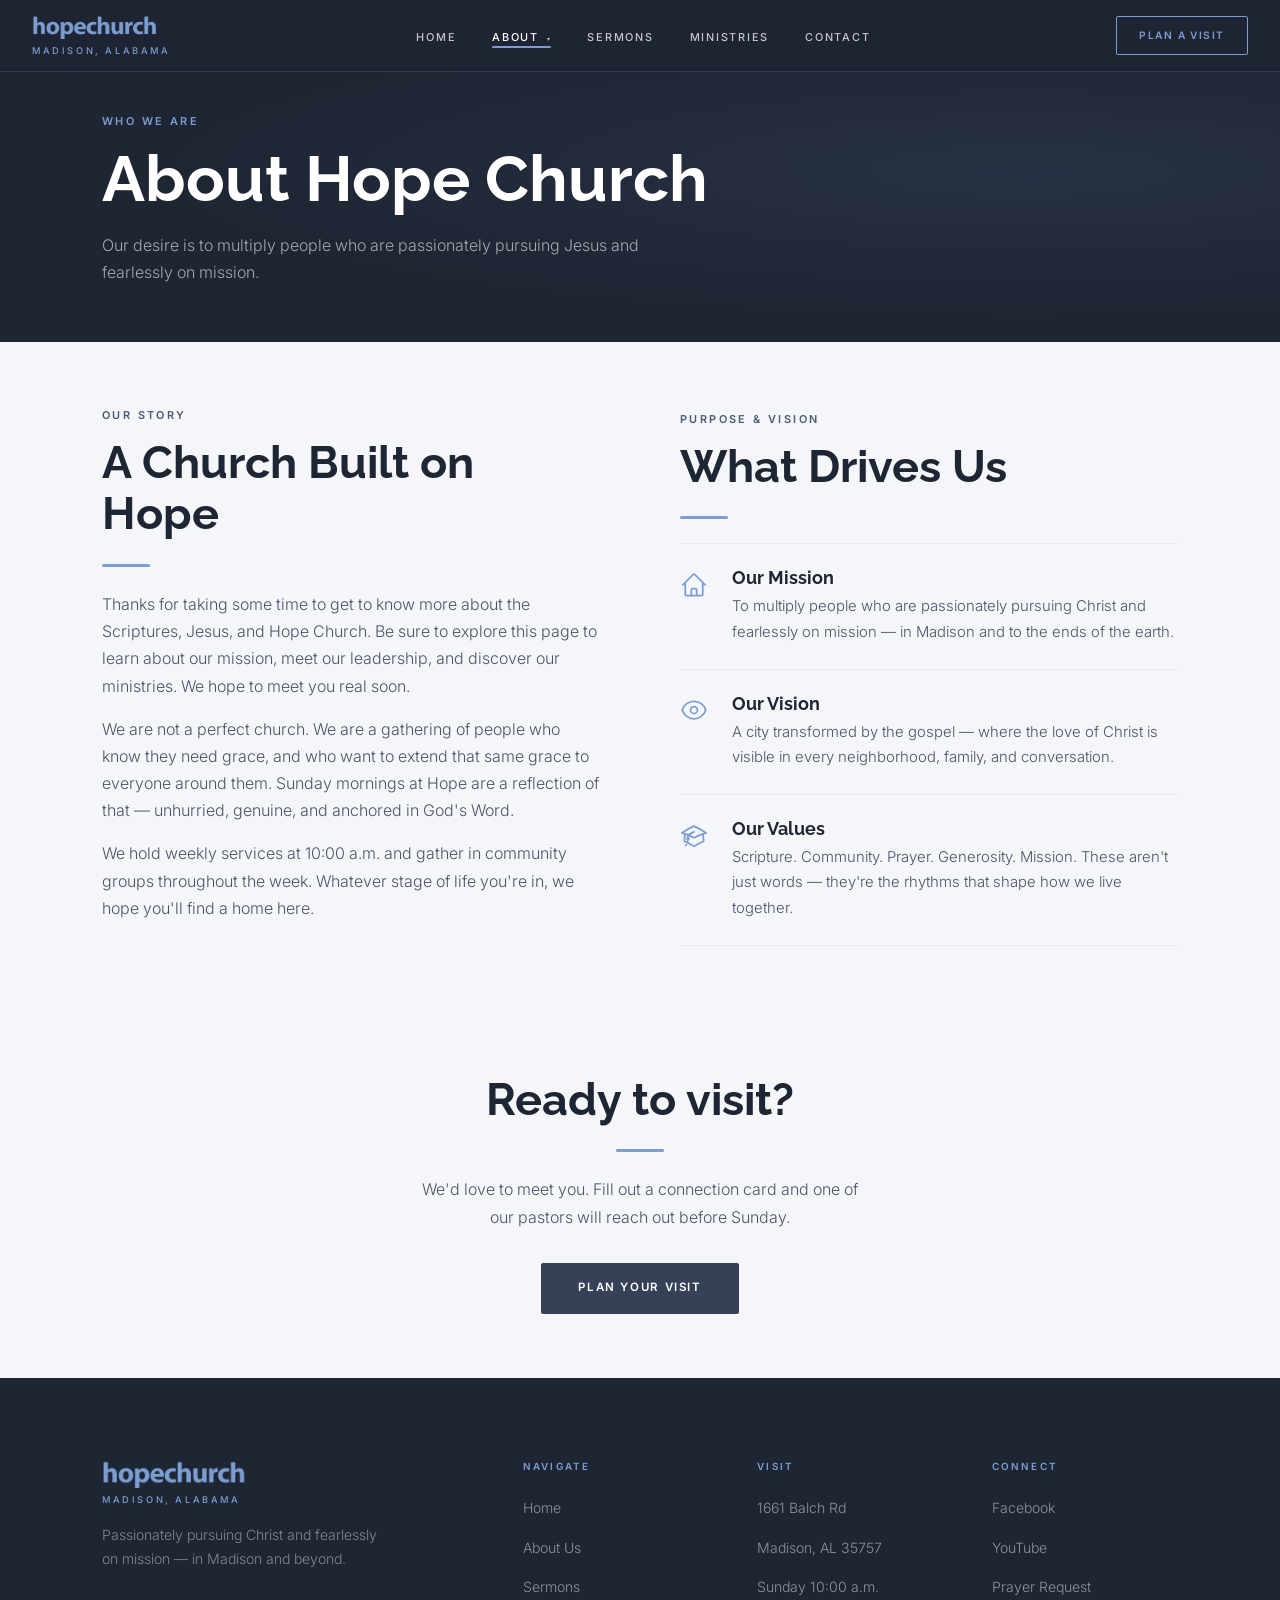
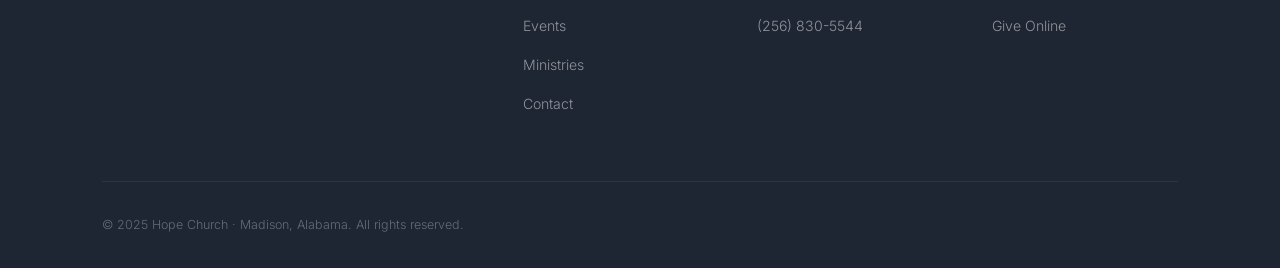
==== commit 5442f518: "Redesign: remove gold, hero carousel fade, layout improvements - Replace all gold/yellow CSS vars an" ====
--- a/about.html
+++ b/about.html
@@ -1,82 +1,116 @@
-<!DOCTYPE html>
-<html lang="en">
-<head>
-  <meta charset="UTF-8" />
-  <meta name="viewport" content="width=device-width, initial-scale=1.0" />
-  <title>About Hope · Hope Church Madison</title>
-  <link rel="stylesheet" href="styles.css" />
-</head>
-<body>
-
-<div id="nav-placeholder"></div>
-
-<!-- ── Page Hero ── -->
-<section class="page-hero">
-  <div class="container" style="position:relative; z-index:2;">
-    <span class="eyebrow">Who We Are</span>
-    <h1>About Hope Church</h1>
-    <p>Our desire is to multiply people who are passionately pursuing Jesus and fearlessly on mission.</p>
-  </div>
-</section>
-
-<!-- ── Our Story ── -->
-<section class="section">
-  <div class="container">
-    <div style="max-width:720px;">
-      <span class="eyebrow">Our Story</span>
-      <h2>A Church Built on Hope</h2>
-      <div class="gold-divider gold-divider--left"></div>
-      <p>Thanks for taking some time to get to know more about the Scriptures, Jesus, and Hope Church. Be sure to scroll down to the end of this page so that you can learn about "Our Mission" learn some interesting "FAQs" about the church, be introduced to our leadership and our ministries. So check it out and let us know if you have any questions. And thanks again for taking a look. We hope to meet you real soon.</p>
-      <p style="margin-top:1rem;">We are not a perfect church. We are a gathering of people who know they need grace, and who want to extend that same grace to everyone around them. Sunday mornings at Hope are a reflection of that — unhurried, genuine, and anchored in God's Word.</p>
-      <p style="margin-top:1rem;">We hold weekly services at 10:00 a.m. and gather in community groups throughout the week. Whatever stage of life you're in, we hope you'll find a home here.</p>
-    </div>
-  </div>
-</section>
-
-<!-- ── Mission & Vision ── -->
-<section class="section section--warm">
-  <div class="container text-center">
-    <span class="eyebrow">Purpose & Vision</span>
-    <h2>What Drives Us</h2>
-    <div class="gold-divider"></div>
-    <div class="card-grid" style="margin-top:2.5rem;">
-      <div class="card">
-        <svg class="card__icon" viewBox="0 0 24 24" fill="none" stroke="currentColor" stroke-width="1.5">
-          <path d="M2.25 12l8.954-8.955c.44-.439 1.152-.439 1.591 0L21.75 12M4.5 9.75v10.125c0 .621.504 1.125 1.125 1.125H9.75v-4.875c0-.621.504-1.125 1.125-1.125h2.25c.621 0 1.125.504 1.125 1.125V21h4.125c.621 0 1.125-.504 1.125-1.125V9.75M8.25 21h8.25" stroke-linecap="round" stroke-linejoin="round"/>
-        </svg>
-        <h3>Our Mission</h3>
-        <p>To multiply people who are passionately pursuing Christ and fearlessly on mission — in Madison and to the ends of the earth.</p>
-      </div>
-      <div class="card">
-        <svg class="card__icon" viewBox="0 0 24 24" fill="none" stroke="currentColor" stroke-width="1.5">
-          <path d="M2.036 12.322a1.012 1.012 0 010-.639C3.423 7.51 7.36 4.5 12 4.5c4.638 0 8.573 3.007 9.963 7.178.07.207.07.431 0 .639C20.577 16.49 16.64 19.5 12 19.5c-4.638 0-8.573-3.007-9.963-7.178z" stroke-linecap="round" stroke-linejoin="round"/>
-          <path d="M15 12a3 3 0 11-6 0 3 3 0 016 0z" stroke-linecap="round" stroke-linejoin="round"/>
-        </svg>
-        <h3>Our Vision</h3>
-        <p>A city transformed by the gospel — where the love of Christ is visible in every neighborhood, family, and conversation.</p>
-      </div>
-      <div class="card">
-        <svg class="card__icon" viewBox="0 0 24 24" fill="none" stroke="currentColor" stroke-width="1.5">
-          <path d="M4.26 10.147a60.436 60.436 0 00-.491 6.347A48.627 48.627 0 0112 20.904a48.627 48.627 0 018.232-4.41 60.46 60.46 0 00-.491-6.347m-15.482 0a50.57 50.57 0 00-2.658-.813A59.905 59.905 0 0112 3.493a59.902 59.902 0 0110.399 5.84c-.896.248-1.783.52-2.658.814m-15.482 0A50.697 50.697 0 0112 13.489a50.702 50.702 0 017.74-3.342M6.75 15a.75.75 0 100-1.5.75.75 0 000 1.5zm0 0v-3.675A55.378 55.378 0 0112 8.443m-7.007 11.55A5.981 5.981 0 006.75 15.75v-1.5" stroke-linecap="round" stroke-linejoin="round"/>
-        </svg>
-        <h3>Our Values</h3>
-        <p>Scripture. Community. Prayer. Generosity. Mission. These aren't just words — they're the rhythms that shape how we live together.</p>
-      </div>
-    </div>
-  </div>
-</section>
-
-<!-- ── CTA ── -->
-<section class="section">
-  <div class="container text-center">
-    <h2>Ready to visit?</h2>
-    <div class="gold-divider"></div>
-    <p style="max-width:460px; margin:0 auto 2rem;">We'd love to meet you. Fill out a connection card and one of our pastors will reach out before Sunday.</p>
-    <a href="contact.html" class="btn btn--solid">Plan Your Visit</a>
-  </div>
-</section>
-
-<div id="footer-placeholder"></div>
-<script src="shared.js"></script>
-</body>
-</html>
+<!DOCTYPE html>
+<html lang="en">
+<head>
+  <meta charset="UTF-8" />
+  <meta name="viewport" content="width=device-width, initial-scale=1.0" />
+  <title>About Hope · Hope Church Madison</title>
+  <link rel="stylesheet" href="styles.css" />
+  <style>
+    .about-split {
+      display: grid;
+      grid-template-columns: 1fr 1fr;
+      gap: 5rem;
+      align-items: start;
+    }
+    .about-split__values { padding-top: 0.25rem; }
+    .about-value {
+      display: grid;
+      grid-template-columns: 32px 1fr;
+      gap: 1rem 1.25rem;
+      padding: 1.5rem 0;
+      border-top: 1px solid rgba(54,65,87,0.08);
+      align-items: start;
+    }
+    .about-value:last-child { border-bottom: 1px solid rgba(54,65,87,0.08); }
+    .about-value svg { color: var(--blue-lt); width: 28px; height: 28px; margin-top: 0.15rem; }
+    .about-value__text h3 { font-size: 1.1rem; margin-bottom: 0.35rem; }
+    .about-value__text p { font-size: 0.93rem; }
+    @media (max-width: 900px) {
+      .about-split { grid-template-columns: 1fr; gap: 3rem; }
+    }
+  </style>
+</head>
+<body>
+
+<div id="nav-placeholder"></div>
+
+<!-- ── Page Hero ── -->
+<section class="page-hero">
+  <div class="container" style="position:relative; z-index:2;">
+    <span class="eyebrow">Who We Are</span>
+    <h1>About Hope Church</h1>
+    <p>Our desire is to multiply people who are passionately pursuing Jesus and fearlessly on mission.</p>
+  </div>
+</section>
+
+<!-- ── Our Story + Purpose & Vision ── -->
+<section class="section">
+  <div class="container">
+    <div class="about-split">
+
+      <!-- Left: Our Story -->
+      <div class="about-split__story">
+        <span class="eyebrow">Our Story</span>
+        <h2>A Church Built on Hope</h2>
+        <div class="divider divider--left"></div>
+        <p>Thanks for taking some time to get to know more about the Scriptures, Jesus, and Hope Church. Be sure to explore this page to learn about our mission, meet our leadership, and discover our ministries. We hope to meet you real soon.</p>
+        <p style="margin-top:1rem;">We are not a perfect church. We are a gathering of people who know they need grace, and who want to extend that same grace to everyone around them. Sunday mornings at Hope are a reflection of that — unhurried, genuine, and anchored in God's Word.</p>
+        <p style="margin-top:1rem;">We hold weekly services at 10:00 a.m. and gather in community groups throughout the week. Whatever stage of life you're in, we hope you'll find a home here.</p>
+      </div>
+
+      <!-- Right: Purpose & Vision -->
+      <div class="about-split__values">
+        <span class="eyebrow">Purpose &amp; Vision</span>
+        <h2>What Drives Us</h2>
+        <div class="divider divider--left"></div>
+
+        <div class="about-value">
+          <svg viewBox="0 0 24 24" fill="none" stroke="currentColor" stroke-width="1.5">
+            <path d="M2.25 12l8.954-8.955c.44-.439 1.152-.439 1.591 0L21.75 12M4.5 9.75v10.125c0 .621.504 1.125 1.125 1.125H9.75v-4.875c0-.621.504-1.125 1.125-1.125h2.25c.621 0 1.125.504 1.125 1.125V21h4.125c.621 0 1.125-.504 1.125-1.125V9.75M8.25 21h8.25" stroke-linecap="round" stroke-linejoin="round"/>
+          </svg>
+          <div class="about-value__text">
+            <h3>Our Mission</h3>
+            <p>To multiply people who are passionately pursuing Christ and fearlessly on mission — in Madison and to the ends of the earth.</p>
+          </div>
+        </div>
+
+        <div class="about-value">
+          <svg viewBox="0 0 24 24" fill="none" stroke="currentColor" stroke-width="1.5">
+            <path d="M2.036 12.322a1.012 1.012 0 010-.639C3.423 7.51 7.36 4.5 12 4.5c4.638 0 8.573 3.007 9.963 7.178.07.207.07.431 0 .639C20.577 16.49 16.64 19.5 12 19.5c-4.638 0-8.573-3.007-9.963-7.178z" stroke-linecap="round" stroke-linejoin="round"/>
+            <path d="M15 12a3 3 0 11-6 0 3 3 0 016 0z" stroke-linecap="round" stroke-linejoin="round"/>
+          </svg>
+          <div class="about-value__text">
+            <h3>Our Vision</h3>
+            <p>A city transformed by the gospel — where the love of Christ is visible in every neighborhood, family, and conversation.</p>
+          </div>
+        </div>
+
+        <div class="about-value">
+          <svg viewBox="0 0 24 24" fill="none" stroke="currentColor" stroke-width="1.5">
+            <path d="M4.26 10.147a60.436 60.436 0 00-.491 6.347A48.627 48.627 0 0112 20.904a48.627 48.627 0 018.232-4.41 60.46 60.46 0 00-.491-6.347m-15.482 0a50.57 50.57 0 00-2.658-.813A59.905 59.905 0 0112 3.493a59.902 59.902 0 0110.399 5.84c-.896.248-1.783.52-2.658.814m-15.482 0A50.697 50.697 0 0112 13.489a50.702 50.702 0 017.74-3.342M6.75 15a.75.75 0 100-1.5.75.75 0 000 1.5zm0 0v-3.675A55.378 55.378 0 0112 8.443m-7.007 11.55A5.981 5.981 0 006.75 15.75v-1.5" stroke-linecap="round" stroke-linejoin="round"/>
+          </svg>
+          <div class="about-value__text">
+            <h3>Our Values</h3>
+            <p>Scripture. Community. Prayer. Generosity. Mission. These aren't just words — they're the rhythms that shape how we live together.</p>
+          </div>
+        </div>
+
+      </div>
+    </div>
+  </div>
+</section>
+
+<!-- ── CTA ── -->
+<section class="section">
+  <div class="container text-center">
+    <h2>Ready to visit?</h2>
+    <div class="divider"></div>
+    <p style="max-width:460px; margin:0 auto 2rem;">We'd love to meet you. Fill out a connection card and one of our pastors will reach out before Sunday.</p>
+    <a href="contact.html" class="btn btn--solid">Plan Your Visit</a>
+  </div>
+</section>
+
+<div id="footer-placeholder"></div>
+<script src="shared.js"></script>
+</body>
+</html>
--- a/styles.css
+++ b/styles.css
@@ -1,548 +1,553 @@
-@import url('https://fonts.googleapis.com/css2?family=Raleway:ital,wght@0,300;0,400;0,600;0,700;0,800;1,300;1,400&family=Inter:wght@300;400;500;600&display=swap');
-
-/* ── Variables ── */
-:root {
-  --blue:      #364157;
-  --blue-lt:   #7C9DD1;
-  --blue-mid:  #4a5a72;
-  --gold:      #8FA5BE;
-  --gold-lt:   #B3C6DA;
-  --mens-dark: #6F6F6F;
-  --mens-lt:   #A6A6A6;
-  --womens-dark: #904E79;
-  --womens-lt:   #D17CD1;
-  --cream:     #F4F6F9;
-  --warm-lt:   #EBEef3;
-  --charcoal:  #1E2533;
-  --muted:     #4A5568;
-  --white:     #FFFFFF;
-  --section-pad: 4rem 0;
-  --max-w: 1140px;
-}
-
-*, *::before, *::after { box-sizing: border-box; margin: 0; padding: 0; }
-html { scroll-behavior: smooth; }
-body {
-  font-family: 'Inter', sans-serif;
-  font-weight: 300;
-  color: var(--charcoal);
-  background: var(--cream);
-  line-height: 1.7;
-}
-img { display: block; max-width: 100%; }
-a { text-decoration: none; color: inherit; }
-
-h1, h2, h3, h4 {
-  font-family: 'Raleway', sans-serif;
-  font-weight: 700;
-  line-height: 1.15;
-  color: var(--charcoal);
-}
-h1 { font-size: clamp(2.6rem, 5vw, 4.2rem); }
-h2 { font-size: clamp(1.9rem, 3.5vw, 2.8rem); }
-h3 { font-size: clamp(1.3rem, 2.5vw, 1.75rem); }
-h4 { font-size: 1.15rem; }
-p { font-size: 1rem; color: var(--muted); }
-
-.eyebrow {
-  font-family: 'Inter', sans-serif;
-  font-weight: 600;
-  font-size: 0.68rem;
-  letter-spacing: 0.22em;
-  text-transform: uppercase;
-  color: var(--blue-mid);
-  margin-bottom: 0.75rem;
-  display: block;
-}
-/* Eyebrow on dark backgrounds — restore lighter accent color */
-.section--dark .eyebrow,
-.hero .eyebrow,
-.page-hero .eyebrow { color: var(--blue-lt); }
-
-.container { max-width: var(--max-w); margin: 0 auto; padding: 0 2rem; }
-.section { padding: var(--section-pad); }
-.section--dark { background: var(--charcoal); color: var(--white); }
-.section--dark h1,.section--dark h2,.section--dark h3,.section--dark h4 { color: var(--white); }
-.section--dark p { color: rgba(255,255,255,0.65); }
-.section--warm { background: var(--warm-lt); }
-.text-center { text-align: center; }
-
-.btn {
-  display: inline-block;
-  padding: 0.85rem 2.2rem;
-  font-family: 'Inter', sans-serif;
-  font-weight: 600;
-  font-size: 0.72rem;
-  letter-spacing: 0.14em;
-  text-transform: uppercase;
-  border: 2px solid var(--blue);
-  color: var(--blue);
-  transition: background 0.22s, color 0.22s, border-color 0.22s;
-  cursor: pointer;
-  background: transparent;
-  border-radius: 2px;
-}
-.btn:hover { background: var(--blue); color: var(--white); }
-.btn--solid { background: var(--blue); color: var(--white); }
-.btn--solid:hover { background: var(--charcoal); border-color: var(--charcoal); }
-.btn--gold, .btn--accent { border-color: var(--blue-lt); color: var(--blue-lt); }
-.btn--gold:hover, .btn--accent:hover { background: var(--blue-lt); color: var(--white); }
-.btn--white { border-color: var(--white); color: var(--white); }
-.btn--white:hover { background: var(--white); color: var(--charcoal); }
-
-.nav {
-  position: fixed; top: 0; left: 0; right: 0; z-index: 100;
-  padding: 0 2rem;
-  display: flex; align-items: center; justify-content: space-between;
-  height: 72px;
-  background: rgba(30, 37, 51, 0.97);
-  backdrop-filter: blur(8px);
-  border-bottom: 1px solid rgba(124, 157, 209, 0.2);
-  transition: background 0.3s;
-}
-.nav__logo { display: flex; flex-direction: column; gap: 4px; align-items: flex-start; }
-.nav__logo-img {
-  height: 26px;
-  width: auto;
-  display: block;
-}
-.nav__logo-img--footer {
-  height: 30px;
-}
-.nav__logo-sub {
-  font-family: 'Inter', sans-serif;
-  font-size: 0.58rem; font-weight: 500;
-  letter-spacing: 0.28em; text-transform: uppercase;
-  color: var(--blue-lt);
-}
-.nav__links { display: flex; list-style: none; gap: 2.25rem; }
-.nav__links a {
-  font-family: 'Inter', sans-serif;
-  font-size: 0.68rem; font-weight: 500;
-  letter-spacing: 0.16em; text-transform: uppercase;
-  color: rgba(255,255,255,0.75);
-  transition: color 0.2s;
-  position: relative; padding-bottom: 4px;
-}
-.nav__links a::after {
-  content: ''; position: absolute; bottom: 0; left: 0;
-  width: 0; height: 2px;
-  background: var(--blue-lt);
-  transition: width 0.25s; border-radius: 1px;
-}
-.nav__links a:hover, .nav__links a.active { color: var(--white); }
-.nav__links a:hover::after, .nav__links a.active::after { width: 100%; }
-.nav__cta {
-  font-family: 'Inter', sans-serif;
-  font-size: 0.64rem; font-weight: 600;
-  letter-spacing: 0.14em; text-transform: uppercase;
-  padding: 0.6rem 1.4rem;
-  border: 1.5px solid var(--blue-lt);
-  color: var(--blue-lt);
-  transition: background 0.2s, color 0.2s; border-radius: 2px;
-}
-.nav__cta:hover { background: var(--blue-lt); color: var(--white); }
-.nav__toggle { display: none; flex-direction: column; gap: 5px; cursor: pointer; padding: 4px; }
-.nav__toggle span { display: block; width: 24px; height: 1.5px; background: var(--white); transition: transform 0.3s, opacity 0.3s; }
-
-/* ── Nav Dropdown ── */
-.has-dropdown { position: relative; }
-.dropdown-arrow { font-size: 0.55em; margin-left: 3px; opacity: 0.7; }
-.nav__dropdown {
-  display: none;
-  position: absolute;
-  top: 100%;
-  left: -1.25rem;
-  background: var(--charcoal);
-  border: 1px solid rgba(124,157,209,0.15);
-  border-top: 2px solid var(--blue-lt);
-  min-width: 190px;
-  list-style: none;
-  flex-direction: column;
-  padding: 0.4rem 0;
-  padding-top: 12px;
-  z-index: 200;
-  box-shadow: 0 8px 24px rgba(15,20,30,0.4);
-}
-.has-dropdown:hover .nav__dropdown { display: flex; }
-.nav__dropdown li a {
-  display: block;
-  padding: 0.6rem 1.25rem;
-  font-family: 'Inter', sans-serif;
-  font-size: 0.67rem;
-  font-weight: 500;
-  letter-spacing: 0.14em;
-  text-transform: uppercase;
-  color: rgba(255,255,255,0.7);
-  transition: color 0.2s, background 0.2s;
-  white-space: nowrap;
-}
-.nav__dropdown li a:hover,
-.nav__dropdown li a.active { color: var(--white); background: rgba(124,157,209,0.1); }
-.nav__dropdown li a::after { display: none !important; }
-
-.hero {
-  padding: calc(72px + 3.5rem) 0 5rem;
-  min-height: 600px;
-  display: flex; align-items: center;
-  position: relative; overflow: hidden;
-  background: var(--charcoal);
-}
-.hero__bg {
-  position: absolute; inset: 0;
-  background:
-    radial-gradient(ellipse at 70% 40%, rgba(124,157,209,0.15) 0%, transparent 55%),
-    radial-gradient(ellipse at 10% 90%, rgba(30,37,51,0.8) 0%, transparent 50%);
-}
-.hero__cross {
-  position: absolute; right: 6%; top: 50%; transform: translateY(-50%);
-  opacity: 0.035; font-size: 28rem;
-  font-family: 'Raleway', sans-serif; font-weight: 800;
-  color: var(--white); line-height: 1;
-  user-select: none; pointer-events: none;
-}
-/* Full-bleed carousel background */
-.hero__carousel-bg {
-  position: absolute;
-  inset: 0;
-  z-index: 0;
-}
-.hero__carousel-bg,
-.hero__carousel-bg .carousel,
-.hero__carousel-bg .carousel__track,
-.hero__carousel-bg .carousel__slide {
-  width: 100%;
-  height: 100%;
-}
-.hero__carousel-bg .carousel {
-  aspect-ratio: unset;
-  border-radius: 0;
-}
-/* Left-to-right gradient: opaque charcoal on left, fades to transparent */
-.hero__overlay {
-  position: absolute;
-  inset: 0;
-  z-index: 1;
-  background: linear-gradient(
-    to right,
-    rgba(30, 37, 51, 0.94) 0%,
-    rgba(30, 37, 51, 0.80) 30%,
-    rgba(30, 37, 51, 0.30) 60%,
-    transparent 100%
-  );
-}
-.hero__content { position: relative; z-index: 2; max-width: 520px; text-align: left; }
-
-/* ── Image Carousel ── */
-.carousel {
-  position: relative;
-  overflow: hidden;
-  border-radius: 4px;
-  aspect-ratio: 16 / 10;
-  background: var(--blue-mid);
-}
-.carousel__track {
-  display: flex;
-  height: 100%;
-  transition: transform 0.5s cubic-bezier(0.4, 0, 0.2, 1);
-}
-.carousel__slide {
-  min-width: 100%;
-  height: 100%;
-}
-.carousel__slide img {
-  width: 100%;
-  height: 100%;
-  object-fit: cover;
-  display: block;
-}
-.carousel__btn {
-  position: absolute;
-  top: 50%;
-  transform: translateY(-50%);
-  background: rgba(0, 0, 0, 0.45);
-  border: none;
-  color: var(--white);
-  font-size: 2rem;
-  line-height: 1;
-  width: 44px;
-  height: 44px;
-  cursor: pointer;
-  display: flex;
-  align-items: center;
-  justify-content: center;
-  transition: background 0.2s;
-  border-radius: 2px;
-  z-index: 10;
-}
-.carousel__btn:hover { background: rgba(0, 0, 0, 0.72); }
-.carousel__btn--prev { left: 0.75rem; }
-.carousel__btn--next { right: 0.75rem; }
-.carousel__dots {
-  position: absolute;
-  bottom: 0.85rem;
-  left: 50%;
-  transform: translateX(-50%);
-  display: flex;
-  gap: 0.45rem;
-  z-index: 10;
-}
-.carousel__dot {
-  width: 8px;
-  height: 8px;
-  border-radius: 50%;
-  background: rgba(255, 255, 255, 0.45);
-  cursor: pointer;
-  transition: background 0.2s;
-}
-.carousel__dot.active { background: var(--white); }
-.hero h1 { color: var(--white); margin-bottom: 1.5rem; }
-.hero h1 em { font-style: italic; font-weight: 300; color: var(--blue-lt); }
-.hero__sub { font-size: 1.05rem; color: rgba(255,255,255,0.65); margin-bottom: 2.5rem; max-width: 500px; }
-.hero__meta {
-  display: flex; align-items: center; gap: 2rem;
-  margin-top: 3rem; padding-top: 2rem;
-  border-top: 1px solid rgba(255,255,255,0.12); flex-wrap: wrap;
-}
-.hero__meta-item { display: flex; flex-direction: column; gap: 2px; }
-.hero__meta-label {
-  font-family: 'Inter', sans-serif;
-  font-size: 0.62rem; letter-spacing: 0.22em;
-  text-transform: uppercase; color: var(--blue-lt); font-weight: 600;
-}
-.hero__meta-value { font-size: 0.95rem; color: rgba(255,255,255,0.85); font-weight: 400; }
-.hero__btns { display: flex; gap: 1rem; flex-wrap: wrap; }
-
-.page-hero {
-  background: var(--charcoal); padding: 7rem 0 3.5rem;
-  padding-top: calc(72px + 2.5rem);
-  position: relative; overflow: hidden;
-}
-.page-hero::before {
-  content: ''; position: absolute; inset: 0;
-  background: radial-gradient(ellipse at 80% 50%, rgba(124,157,209,0.1) 0%, transparent 60%);
-}
-.page-hero h1 { color: var(--white); }
-.page-hero p { color: rgba(255,255,255,0.6); max-width: 550px; margin-top: 1rem; }
-
-.welcome-strip {
-  background: var(--blue-mid); padding: 1.25rem 2rem;
-  display: flex; align-items: center; justify-content: center; gap: 2rem; flex-wrap: wrap;
-}
-.welcome-strip p {
-  color: var(--white); font-size: 0.76rem; font-weight: 600;
-  letter-spacing: 0.1em; text-transform: uppercase; font-family: 'Inter', sans-serif;
-}
-.welcome-strip a {
-  font-size: 0.72rem; font-weight: 600; letter-spacing: 0.14em; text-transform: uppercase;
-  color: var(--white); border-bottom: 1px solid rgba(255,255,255,0.55);
-  padding-bottom: 2px; transition: border-color 0.2s; font-family: 'Inter', sans-serif;
-}
-.welcome-strip a:hover { border-color: var(--white); }
-
-.card-grid { display: grid; grid-template-columns: repeat(auto-fit, minmax(300px, 1fr)); gap: 1.5rem; margin-top: 3.5rem; }
-.card {
-  background: var(--white); border: 1px solid rgba(54,65,87,0.08);
-  padding: 2.5rem; transition: transform 0.25s, box-shadow 0.25s; border-radius: 3px;
-}
-.card:hover { box-shadow: 0 4px 16px rgba(54,65,87,0.1); }
-.card__icon { width: 44px; height: 44px; margin-bottom: 1.5rem; color: var(--blue-lt); }
-.card h3 { margin-bottom: 0.75rem; color: var(--charcoal); }
-.card p { font-size: 0.95rem; }
-.card a.link {
-  display: inline-block; margin-top: 1.25rem;
-  font-family: 'Inter', sans-serif; font-size: 0.68rem; font-weight: 600;
-  letter-spacing: 0.16em; text-transform: uppercase;
-  color: var(--blue-mid); border-bottom: 1px solid var(--blue-mid);
-  padding-bottom: 2px; transition: color 0.2s, border-color 0.2s;
-}
-.card a.link:hover { color: var(--charcoal); border-color: var(--charcoal); }
-
-.split { display: grid; grid-template-columns: 1fr 1fr; gap: 5rem; align-items: center; }
-.split--reverse .split__visual { order: -1; }
-.split__visual { position: relative; }
-.split__img-box {
-  width: 100%; aspect-ratio: 4/3; background: var(--warm-lt);
-  position: relative; overflow: hidden; border-radius: 2px;
-}
-.split__img-box img { width: 100%; height: 100%; object-fit: cover; }
-.split__img-accent {
-  position: absolute; width: 60%; aspect-ratio: 1; background: var(--charcoal);
-  bottom: -2rem; left: -2rem; z-index: -1; opacity: 0.12;
-}
-.split__img-accent--gold { background: var(--blue-lt); opacity: 0.2; }
-.split__text h2 { margin-bottom: 1.25rem; }
-.split__text p { margin-bottom: 1.5rem; }
-
-.verse-banner {
-  padding: 3.5rem 2rem; text-align: center; background: var(--charcoal);
-  position: relative; overflow: hidden;
-}
-.verse-banner::before {
-  content: '\201C'; position: absolute; top: -1rem; left: 50%; transform: translateX(-50%);
-  font-family: 'Raleway', sans-serif; font-weight: 800; font-size: 20rem;
-  color: rgba(124,157,209,0.06); line-height: 1; pointer-events: none;
-}
-.verse-banner blockquote {
-  font-family: 'Raleway', sans-serif; font-style: italic; font-weight: 300;
-  font-size: clamp(1.3rem, 2.5vw, 1.9rem); color: var(--white);
-  max-width: 750px; margin: 0 auto 1.25rem; line-height: 1.65; position: relative;
-}
-.verse-banner cite {
-  font-family: 'Inter', sans-serif; font-size: 0.68rem; font-weight: 600;
-  letter-spacing: 0.22em; text-transform: uppercase; color: var(--blue-lt);
-}
-
-.gold-divider { width: 48px; height: 3px; background: var(--blue-lt); margin: 1.5rem auto; border-radius: 2px; }
-.gold-divider--left { margin-left: 0; }
-
-.quick-links { display: grid; grid-template-columns: repeat(4, 1fr); background: var(--charcoal); }
-.quick-link {
-  padding: 2.5rem 2rem; text-align: center;
-  border-right: 1px solid rgba(255,255,255,0.06);
-  transition: background 0.2s; cursor: pointer; text-decoration: none; display: block;
-}
-.quick-link:last-child { border-right: none; }
-.quick-link:hover { background: rgba(124,157,209,0.1); }
-.quick-link__icon { width: 38px; height: 38px; margin: 0 auto 1rem; color: var(--blue-lt); }
-.quick-link__label {
-  font-family: 'Inter', sans-serif; font-size: 0.62rem; font-weight: 500;
-  letter-spacing: 0.2em; text-transform: uppercase; color: rgba(255,255,255,0.55);
-}
-.quick-link__title {
-  font-family: 'Raleway', sans-serif; font-size: 1.05rem; font-weight: 700;
-  color: var(--white); margin-top: 0.3rem;
-}
-
-.sermon-list { margin-top: 3rem; }
-.sermon-item {
-  display: grid; grid-template-columns: 1fr auto; align-items: center;
-  gap: 2rem; padding: 2rem 0; border-bottom: 1px solid rgba(54,65,87,0.08);
-}
-.sermon-item:first-child { border-top: 1px solid rgba(54,65,87,0.08); }
-.sermon-item__series {
-  font-family: 'Inter', sans-serif; font-size: 0.62rem; font-weight: 600;
-  letter-spacing: 0.2em; text-transform: uppercase; color: var(--blue-mid); margin-bottom: 0.4rem;
-}
-.sermon-item h3 { margin-bottom: 0.3rem; font-size: 1.25rem; color: var(--charcoal); }
-.sermon-item__meta { font-size: 0.85rem; color: var(--muted); }
-
-.team-grid { display: grid; grid-template-columns: repeat(auto-fit, minmax(240px, 1fr)); gap: 2rem; margin-top: 3.5rem; }
-.team-card { text-align: center; }
-.team-card__photo {
-  width: 160px; height: 160px; border-radius: 50%; background: var(--warm-lt);
-  margin: 0 auto 1.25rem; overflow: hidden; border: 3px solid var(--warm-lt); transition: border-color 0.25s;
-}
-.team-card:hover .team-card__photo { border-color: var(--blue-lt); }
-.team-card__photo img { width: 100%; height: 100%; object-fit: cover; }
-.team-card h4 { margin-bottom: 0.2rem; color: var(--charcoal); }
-.team-card__role {
-  font-family: 'Inter', sans-serif; font-size: 0.68rem; font-weight: 600;
-  letter-spacing: 0.18em; text-transform: uppercase; color: var(--blue-mid);
-}
-
-.ministry-grid { display: grid; grid-template-columns: repeat(auto-fit, minmax(340px, 1fr)); gap: 0; margin-top: 3.5rem; }
-.ministry-card {
-  padding: 3rem; border: 1px solid rgba(54,65,87,0.08);
-  margin: -1px 0 0 -1px; transition: background 0.25s;
-}
-.ministry-card:hover { background: var(--white); }
-.ministry-card__tag {
-  display: inline-block; padding: 0.25rem 0.85rem;
-  font-family: 'Inter', sans-serif; font-size: 0.62rem; font-weight: 600;
-  letter-spacing: 0.14em; text-transform: uppercase;
-  background: rgba(74,90,114,0.1); color: var(--blue-mid);
-  border-radius: 2px; margin-bottom: 1.25rem;
-}
-.ministry-card__tag--mens { background: rgba(111,111,111,0.1); color: var(--mens-dark); }
-.ministry-card__tag--womens { background: rgba(144,78,121,0.1); color: var(--womens-dark); }
-.ministry-card h3 { margin-bottom: 0.75rem; font-size: 1.45rem; color: var(--charcoal); }
-.ministry-card p { margin-bottom: 1.5rem; font-size: 0.95rem; }
-
-.form-grid { display: grid; grid-template-columns: 1fr 1fr; gap: 1.5rem; margin-top: 2.5rem; }
-.form-group { display: flex; flex-direction: column; gap: 0.5rem; }
-.form-group--full { grid-column: 1 / -1; }
-.form-group label {
-  font-family: 'Inter', sans-serif; font-size: 0.68rem; font-weight: 600;
-  letter-spacing: 0.14em; text-transform: uppercase; color: var(--blue-mid);
-}
-.form-group input, .form-group textarea, .form-group select {
-  padding: 0.85rem 1rem; border: 1px solid rgba(54,65,87,0.18);
-  background: var(--white); font-family: 'Inter', sans-serif;
-  font-size: 0.95rem; font-weight: 400; color: var(--charcoal);
-  outline: none; transition: border-color 0.2s, box-shadow 0.2s;
-  -webkit-appearance: none; border-radius: 2px;
-}
-.form-group input:focus, .form-group textarea:focus, .form-group select:focus {
-  border-color: var(--blue-lt); box-shadow: 0 0 0 3px rgba(124,157,209,0.15);
-}
-.form-group textarea { resize: vertical; min-height: 140px; }
-
-.info-boxes { display: grid; grid-template-columns: repeat(3, 1fr); gap: 2rem; margin-top: 3.5rem; }
-.info-box {
-  padding: 2rem; background: var(--white);
-  border-left: 3px solid var(--blue-lt); border-radius: 0 2px 2px 0;
-}
-.info-box h4 {
-  font-family: 'Inter', sans-serif; font-size: 0.68rem; font-weight: 600;
-  letter-spacing: 0.2em; text-transform: uppercase; color: var(--blue-mid); margin-bottom: 0.75rem;
-}
-.info-box p { font-size: 0.95rem; line-height: 1.6; color: var(--charcoal); }
-
-.footer { background: var(--charcoal); color: var(--white); padding: 5rem 0 2rem; }
-.footer__grid {
-  display: grid; grid-template-columns: 2fr 1fr 1fr 1fr; gap: 3rem;
-  padding-bottom: 4rem; border-bottom: 1px solid rgba(255,255,255,0.07); margin-bottom: 2rem;
-}
-.footer__brand .nav__logo-main { font-size: 1.5rem; }
-.footer__brand p { margin-top: 1rem; font-size: 0.88rem; color: rgba(255,255,255,0.45); max-width: 280px; line-height: 1.7; }
-.footer__col h5 {
-  font-family: 'Inter', sans-serif; font-size: 0.62rem; font-weight: 600;
-  letter-spacing: 0.22em; text-transform: uppercase; color: var(--blue-lt); margin-bottom: 1.25rem;
-}
-.footer__col ul { list-style: none; display: flex; flex-direction: column; gap: 0.75rem; }
-.footer__col ul li a,
-.footer__col ul li span { font-size: 0.88rem; color: rgba(255,255,255,0.5); }
-.footer__col ul li a { transition: color 0.2s; }
-.footer__col ul li a:hover { color: var(--white); }
-.footer__bottom { display: flex; align-items: center; justify-content: space-between; flex-wrap: wrap; gap: 1rem; }
-.footer__bottom p { font-size: 0.78rem; color: rgba(255,255,255,0.32); }
-
-/* animations removed for a simpler, calmer presentation */
-
-@media (max-width: 900px) {
-  .split { grid-template-columns: 1fr; gap: 3rem; }
-  .split--reverse .split__visual { order: 0; }
-  .quick-links { grid-template-columns: repeat(2, 1fr); }
-  .footer__grid { grid-template-columns: 1fr 1fr; }
-  .info-boxes { grid-template-columns: 1fr; }
-  .hero__overlay {
-    background: linear-gradient(
-      to bottom,
-      rgba(30, 37, 51, 0.80) 0%,
-      rgba(30, 37, 51, 0.65) 60%,
-      rgba(30, 37, 51, 0.40) 100%
-    );
-  }
-}
-@media (max-width: 700px) {
-  .nav__links, .nav__cta { display: none; }
-  .nav__toggle { display: flex; }
-  .nav.open .nav__links {
-    display: flex; flex-direction: column; position: absolute;
-    top: 72px; left: 0; right: 0; background: var(--charcoal);
-    padding: 2rem; gap: 1.5rem; border-top: 1px solid rgba(255,255,255,0.08);
-  }
-  /* Mobile dropdown: show sub-items inline */
-  .nav.open .has-dropdown .nav__dropdown {
-    display: flex; position: static;
-    border: none; border-left: 2px solid var(--blue-lt);
-    box-shadow: none; padding: 0.25rem 0 0 1rem;
-    margin-top: 0.5rem; background: transparent;
-  }
-  .nav.open .nav__dropdown li a { padding: 0.4rem 0; font-size: 0.65rem; }
-  .dropdown-arrow { display: none; }
-  .quick-links { grid-template-columns: 1fr 1fr; }
-  .form-grid { grid-template-columns: 1fr; }
-  .footer__grid { grid-template-columns: 1fr; }
-}
+@import url('https://fonts.googleapis.com/css2?family=Raleway:ital,wght@0,300;0,400;0,600;0,700;0,800;1,300;1,400&family=Inter:wght@300;400;500;600&display=swap');
+
+/* ── Variables ── */
+:root {
+  --blue:      #364157;
+  --blue-lt:   #7C9DD1;
+  --blue-mid:  #4a5a72;
+  --accent:    #8FA5BE;
+  --accent-lt: #B3C6DA;
+  --mens-dark: #6F6F6F;
+  --mens-lt:   #A6A6A6;
+  --womens-dark: #904E79;
+  --womens-lt:   #D17CD1;
+  --cream:     #F4F6F9;
+  --warm-lt:   #EBEef3;
+  --charcoal:  #1E2533;
+  --muted:     #4A5568;
+  --white:     #FFFFFF;
+  --section-pad: 4rem 0;
+  --max-w: 1140px;
+}
+
+*, *::before, *::after { box-sizing: border-box; margin: 0; padding: 0; }
+html { scroll-behavior: smooth; }
+body {
+  font-family: 'Inter', sans-serif;
+  font-weight: 300;
+  color: var(--charcoal);
+  background: var(--cream);
+  line-height: 1.7;
+}
+img { display: block; max-width: 100%; }
+a { text-decoration: none; color: inherit; }
+
+h1, h2, h3, h4 {
+  font-family: 'Raleway', sans-serif;
+  font-weight: 700;
+  line-height: 1.15;
+  color: var(--charcoal);
+}
+h1 { font-size: clamp(2.6rem, 5vw, 4.2rem); }
+h2 { font-size: clamp(1.9rem, 3.5vw, 2.8rem); }
+h3 { font-size: clamp(1.3rem, 2.5vw, 1.75rem); }
+h4 { font-size: 1.15rem; }
+p { font-size: 1rem; color: var(--muted); }
+
+.eyebrow {
+  font-family: 'Inter', sans-serif;
+  font-weight: 600;
+  font-size: 0.68rem;
+  letter-spacing: 0.22em;
+  text-transform: uppercase;
+  color: var(--blue-mid);
+  margin-bottom: 0.75rem;
+  display: block;
+}
+/* Eyebrow on dark backgrounds — restore lighter accent color */
+.section--dark .eyebrow,
+.hero .eyebrow,
+.page-hero .eyebrow { color: var(--blue-lt); }
+
+.container { max-width: var(--max-w); margin: 0 auto; padding: 0 2rem; }
+.section { padding: var(--section-pad); }
+.section--dark { background: var(--charcoal); color: var(--white); }
+.section--dark h1,.section--dark h2,.section--dark h3,.section--dark h4 { color: var(--white); }
+.section--dark p { color: rgba(255,255,255,0.65); }
+.section--warm { background: var(--warm-lt); }
+.text-center { text-align: center; }
+
+.btn {
+  display: inline-block;
+  padding: 0.85rem 2.2rem;
+  font-family: 'Inter', sans-serif;
+  font-weight: 600;
+  font-size: 0.72rem;
+  letter-spacing: 0.14em;
+  text-transform: uppercase;
+  border: 2px solid var(--blue);
+  color: var(--blue);
+  transition: background 0.22s, color 0.22s, border-color 0.22s;
+  cursor: pointer;
+  background: transparent;
+  border-radius: 2px;
+}
+.btn:hover { background: var(--blue); color: var(--white); }
+.btn--solid { background: var(--blue); color: var(--white); }
+.btn--solid:hover { background: var(--charcoal); border-color: var(--charcoal); }
+.btn--accent { border-color: var(--blue-lt); color: var(--blue-lt); }
+.btn--accent:hover { background: var(--blue-lt); color: var(--white); }
+.btn--white { border-color: var(--white); color: var(--white); }
+.btn--white:hover { background: var(--white); color: var(--charcoal); }
+
+.nav {
+  position: fixed; top: 0; left: 0; right: 0; z-index: 100;
+  padding: 0 2rem;
+  display: flex; align-items: center; justify-content: space-between;
+  height: 72px;
+  background: rgba(30, 37, 51, 0.97);
+  backdrop-filter: blur(8px);
+  border-bottom: 1px solid rgba(124, 157, 209, 0.2);
+  transition: background 0.3s;
+}
+.nav__logo { display: flex; flex-direction: column; gap: 4px; align-items: flex-start; }
+.nav__logo-img {
+  height: 26px;
+  width: auto;
+  display: block;
+}
+.nav__logo-img--footer {
+  height: 30px;
+}
+.nav__logo-sub {
+  font-family: 'Inter', sans-serif;
+  font-size: 0.58rem; font-weight: 500;
+  letter-spacing: 0.28em; text-transform: uppercase;
+  color: var(--blue-lt);
+}
+.nav__links { display: flex; list-style: none; gap: 2.25rem; }
+.nav__links a {
+  font-family: 'Inter', sans-serif;
+  font-size: 0.68rem; font-weight: 500;
+  letter-spacing: 0.16em; text-transform: uppercase;
+  color: rgba(255,255,255,0.75);
+  transition: color 0.2s;
+  position: relative; padding-bottom: 4px;
+}
+.nav__links a::after {
+  content: ''; position: absolute; bottom: 0; left: 0;
+  width: 0; height: 2px;
+  background: var(--blue-lt);
+  transition: width 0.25s; border-radius: 1px;
+}
+.nav__links a:hover, .nav__links a.active { color: var(--white); }
+.nav__links a:hover::after, .nav__links a.active::after { width: 100%; }
+.nav__cta {
+  font-family: 'Inter', sans-serif;
+  font-size: 0.64rem; font-weight: 600;
+  letter-spacing: 0.14em; text-transform: uppercase;
+  padding: 0.6rem 1.4rem;
+  border: 1.5px solid var(--blue-lt);
+  color: var(--blue-lt);
+  transition: background 0.2s, color 0.2s; border-radius: 2px;
+}
+.nav__cta:hover { background: var(--blue-lt); color: var(--white); }
+.nav__toggle { display: none; flex-direction: column; gap: 5px; cursor: pointer; padding: 4px; }
+.nav__toggle span { display: block; width: 24px; height: 1.5px; background: var(--white); transition: transform 0.3s, opacity 0.3s; }
+
+/* ── Nav Dropdown ── */
+.has-dropdown { position: relative; }
+.dropdown-arrow { font-size: 0.55em; margin-left: 3px; opacity: 0.7; }
+.nav__dropdown {
+  display: none;
+  position: absolute;
+  top: 100%;
+  left: -1.25rem;
+  background: var(--charcoal);
+  border: 1px solid rgba(124,157,209,0.15);
+  border-top: 2px solid var(--blue-lt);
+  min-width: 190px;
+  list-style: none;
+  flex-direction: column;
+  padding: 0.4rem 0;
+  padding-top: 12px;
+  z-index: 200;
+  box-shadow: 0 8px 24px rgba(15,20,30,0.4);
+}
+.has-dropdown:hover .nav__dropdown { display: flex; }
+.nav__dropdown li a {
+  display: block;
+  padding: 0.6rem 1.25rem;
+  font-family: 'Inter', sans-serif;
+  font-size: 0.67rem;
+  font-weight: 500;
+  letter-spacing: 0.14em;
+  text-transform: uppercase;
+  color: rgba(255,255,255,0.7);
+  transition: color 0.2s, background 0.2s;
+  white-space: nowrap;
+}
+.nav__dropdown li a:hover,
+.nav__dropdown li a.active { color: var(--white); background: rgba(124,157,209,0.1); }
+.nav__dropdown li a::after { display: none !important; }
+
+.hero {
+  padding: calc(72px + 3.5rem) 0 5rem;
+  min-height: 600px;
+  display: flex; align-items: center;
+  position: relative; overflow: hidden;
+  background: var(--charcoal);
+}
+.hero__bg {
+  position: absolute; inset: 0;
+  background:
+    radial-gradient(ellipse at 70% 40%, rgba(124,157,209,0.15) 0%, transparent 55%),
+    radial-gradient(ellipse at 10% 90%, rgba(30,37,51,0.8) 0%, transparent 50%);
+}
+.hero__cross {
+  position: absolute; right: 6%; top: 50%; transform: translateY(-50%);
+  opacity: 0.035; font-size: 28rem;
+  font-family: 'Raleway', sans-serif; font-weight: 800;
+  color: var(--white); line-height: 1;
+  user-select: none; pointer-events: none;
+}
+/* Full-bleed carousel background */
+.hero__carousel-bg {
+  position: absolute;
+  inset: 0;
+  z-index: 0;
+}
+.hero__carousel-bg,
+.hero__carousel-bg .carousel,
+.hero__carousel-bg .carousel__track,
+.hero__carousel-bg .carousel__slide {
+  width: 100%;
+  height: 100%;
+}
+.hero__carousel-bg .carousel {
+  aspect-ratio: unset;
+  border-radius: 0;
+}
+/* Left-to-right gradient: opaque charcoal on left, fades to transparent */
+.hero__overlay {
+  position: absolute;
+  inset: 0;
+  z-index: 1;
+  pointer-events: none;
+  background: linear-gradient(
+    to right,
+    rgba(30, 37, 51, 0.94) 0%,
+    rgba(30, 37, 51, 0.80) 30%,
+    rgba(30, 37, 51, 0.30) 60%,
+    transparent 100%
+  );
+}
+.hero__content { position: relative; z-index: 2; max-width: 520px; text-align: left; }
+
+/* ── Image Carousel ── */
+.carousel {
+  position: relative;
+  overflow: hidden;
+  border-radius: 4px;
+  aspect-ratio: 16 / 10;
+  background: var(--blue-mid);
+}
+.carousel__track {
+  position: relative;
+  height: 100%;
+}
+.carousel__slide {
+  position: absolute;
+  inset: 0;
+  opacity: 0;
+  transition: opacity 1s ease-in-out;
+}
+.carousel__slide.active {
+  opacity: 1;
+}
+.carousel__slide img {
+  width: 100%;
+  height: 100%;
+  object-fit: cover;
+  display: block;
+}
+.carousel__btn {
+  position: absolute;
+  top: 50%;
+  transform: translateY(-50%);
+  background: rgba(0, 0, 0, 0.45);
+  border: none;
+  color: var(--white);
+  font-size: 2rem;
+  line-height: 1;
+  width: 44px;
+  height: 44px;
+  cursor: pointer;
+  display: flex;
+  align-items: center;
+  justify-content: center;
+  transition: background 0.2s;
+  border-radius: 2px;
+  z-index: 10;
+}
+.carousel__btn:hover { background: rgba(0, 0, 0, 0.72); }
+.carousel__btn--prev { left: 0.75rem; }
+.carousel__btn--next { right: 0.75rem; }
+.carousel__dots {
+  position: absolute;
+  bottom: 0.85rem;
+  left: 50%;
+  transform: translateX(-50%);
+  display: flex;
+  gap: 0.45rem;
+  z-index: 10;
+}
+.carousel__dot {
+  width: 8px;
+  height: 8px;
+  border-radius: 50%;
+  background: rgba(255, 255, 255, 0.45);
+  cursor: pointer;
+  transition: background 0.2s;
+}
+.carousel__dot.active { background: var(--white); }
+.hero h1 { color: var(--white); margin-bottom: 1.5rem; }
+.hero h1 em { font-style: italic; font-weight: 300; color: var(--blue-lt); }
+.hero__sub { font-size: 1.05rem; color: rgba(255,255,255,0.65); margin-bottom: 2.5rem; max-width: 500px; }
+.hero__meta {
+  display: flex; align-items: center; gap: 2rem;
+  margin-top: 3rem; padding-top: 2rem;
+  border-top: 1px solid rgba(255,255,255,0.12); flex-wrap: wrap;
+}
+.hero__meta-item { display: flex; flex-direction: column; gap: 2px; }
+.hero__meta-label {
+  font-family: 'Inter', sans-serif;
+  font-size: 0.62rem; letter-spacing: 0.22em;
+  text-transform: uppercase; color: var(--blue-lt); font-weight: 600;
+}
+.hero__meta-value { font-size: 0.95rem; color: rgba(255,255,255,0.85); font-weight: 400; }
+.hero__btns { display: flex; gap: 1rem; flex-wrap: wrap; }
+
+.page-hero {
+  background: var(--charcoal); padding: 7rem 0 3.5rem;
+  padding-top: calc(72px + 2.5rem);
+  position: relative; overflow: hidden;
+}
+.page-hero::before {
+  content: ''; position: absolute; inset: 0;
+  background: radial-gradient(ellipse at 80% 50%, rgba(124,157,209,0.1) 0%, transparent 60%);
+}
+.page-hero h1 { color: var(--white); }
+.page-hero p { color: rgba(255,255,255,0.6); max-width: 550px; margin-top: 1rem; }
+
+.welcome-strip {
+  background: var(--blue-mid); padding: 1.25rem 2rem;
+  display: flex; align-items: center; justify-content: center; gap: 2rem; flex-wrap: wrap;
+}
+.welcome-strip p {
+  color: var(--white); font-size: 0.76rem; font-weight: 600;
+  letter-spacing: 0.1em; text-transform: uppercase; font-family: 'Inter', sans-serif;
+}
+.welcome-strip a {
+  font-size: 0.72rem; font-weight: 600; letter-spacing: 0.14em; text-transform: uppercase;
+  color: var(--white); border-bottom: 1px solid rgba(255,255,255,0.55);
+  padding-bottom: 2px; transition: border-color 0.2s; font-family: 'Inter', sans-serif;
+}
+.welcome-strip a:hover { border-color: var(--white); }
+
+.card-grid { display: grid; grid-template-columns: repeat(auto-fit, minmax(300px, 1fr)); gap: 1.5rem; margin-top: 3.5rem; }
+.card {
+  background: var(--white); border: 1px solid rgba(54,65,87,0.08);
+  padding: 2.5rem; transition: transform 0.25s, box-shadow 0.25s; border-radius: 3px;
+}
+.card:hover { box-shadow: 0 4px 16px rgba(54,65,87,0.1); }
+.card__icon { width: 44px; height: 44px; margin-bottom: 1.5rem; color: var(--blue-lt); }
+.card h3 { margin-bottom: 0.75rem; color: var(--charcoal); }
+.card p { font-size: 0.95rem; }
+.card a.link {
+  display: inline-block; margin-top: 1.25rem;
+  font-family: 'Inter', sans-serif; font-size: 0.68rem; font-weight: 600;
+  letter-spacing: 0.16em; text-transform: uppercase;
+  color: var(--blue-mid); border-bottom: 1px solid var(--blue-mid);
+  padding-bottom: 2px; transition: color 0.2s, border-color 0.2s;
+}
+.card a.link:hover { color: var(--charcoal); border-color: var(--charcoal); }
+
+.split { display: grid; grid-template-columns: 1fr 1fr; gap: 5rem; align-items: center; }
+.split--reverse .split__visual { order: -1; }
+.split__visual { position: relative; }
+.split__img-box {
+  width: 100%; aspect-ratio: 4/3; background: var(--warm-lt);
+  position: relative; overflow: hidden; border-radius: 2px;
+}
+.split__img-box img { width: 100%; height: 100%; object-fit: cover; }
+.split__img-accent {
+  position: absolute; width: 60%; aspect-ratio: 1; background: var(--charcoal);
+  bottom: -2rem; left: -2rem; z-index: -1; opacity: 0.12;
+}
+.split__img-accent--blue { background: var(--blue-lt); opacity: 0.2; }
+.split__text h2 { margin-bottom: 1.25rem; }
+.split__text p { margin-bottom: 1.5rem; }
+
+.verse-banner {
+  padding: 3.5rem 2rem; text-align: center; background: var(--charcoal);
+  position: relative; overflow: hidden;
+}
+.verse-banner::before {
+  content: '\201C'; position: absolute; top: -1rem; left: 50%; transform: translateX(-50%);
+  font-family: 'Raleway', sans-serif; font-weight: 800; font-size: 20rem;
+  color: rgba(124,157,209,0.06); line-height: 1; pointer-events: none;
+}
+.verse-banner blockquote {
+  font-family: 'Raleway', sans-serif; font-style: italic; font-weight: 300;
+  font-size: clamp(1.3rem, 2.5vw, 1.9rem); color: var(--white);
+  max-width: 750px; margin: 0 auto 1.25rem; line-height: 1.65; position: relative;
+}
+.verse-banner cite {
+  font-family: 'Inter', sans-serif; font-size: 0.68rem; font-weight: 600;
+  letter-spacing: 0.22em; text-transform: uppercase; color: var(--blue-lt);
+}
+
+.divider { width: 48px; height: 3px; background: var(--blue-lt); margin: 1.5rem auto; border-radius: 2px; }
+.divider--left { margin-left: 0; }
+
+.quick-links { display: grid; grid-template-columns: repeat(4, 1fr); background: var(--charcoal); }
+.quick-link {
+  padding: 2.5rem 2rem; text-align: center;
+  border-right: 1px solid rgba(255,255,255,0.06);
+  transition: background 0.2s; cursor: pointer; text-decoration: none; display: block;
+}
+.quick-link:last-child { border-right: none; }
+.quick-link:hover { background: rgba(124,157,209,0.1); }
+.quick-link__icon { width: 38px; height: 38px; margin: 0 auto 1rem; color: var(--blue-lt); }
+.quick-link__label {
+  font-family: 'Inter', sans-serif; font-size: 0.62rem; font-weight: 500;
+  letter-spacing: 0.2em; text-transform: uppercase; color: rgba(255,255,255,0.55);
+}
+.quick-link__title {
+  font-family: 'Raleway', sans-serif; font-size: 1.05rem; font-weight: 700;
+  color: var(--white); margin-top: 0.3rem;
+}
+
+.sermon-list { margin-top: 3rem; }
+.sermon-item {
+  display: grid; grid-template-columns: 1fr auto; align-items: center;
+  gap: 2rem; padding: 2rem 0; border-bottom: 1px solid rgba(54,65,87,0.08);
+}
+.sermon-item:first-child { border-top: 1px solid rgba(54,65,87,0.08); }
+.sermon-item__series {
+  font-family: 'Inter', sans-serif; font-size: 0.62rem; font-weight: 600;
+  letter-spacing: 0.2em; text-transform: uppercase; color: var(--blue-mid); margin-bottom: 0.4rem;
+}
+.sermon-item h3 { margin-bottom: 0.3rem; font-size: 1.25rem; color: var(--charcoal); }
+.sermon-item__meta { font-size: 0.85rem; color: var(--muted); }
+
+.team-grid { display: grid; grid-template-columns: repeat(auto-fit, minmax(240px, 1fr)); gap: 2rem; margin-top: 3.5rem; }
+.team-card { text-align: center; }
+.team-card__photo {
+  width: 160px; height: 160px; border-radius: 50%; background: var(--warm-lt);
+  margin: 0 auto 1.25rem; overflow: hidden; border: 3px solid var(--warm-lt); transition: border-color 0.25s;
+}
+.team-card:hover .team-card__photo { border-color: var(--blue-lt); }
+.team-card__photo img { width: 100%; height: 100%; object-fit: cover; }
+.team-card h4 { margin-bottom: 0.2rem; color: var(--charcoal); }
+.team-card__role {
+  font-family: 'Inter', sans-serif; font-size: 0.68rem; font-weight: 600;
+  letter-spacing: 0.18em; text-transform: uppercase; color: var(--blue-mid);
+}
+
+.ministry-grid { display: grid; grid-template-columns: repeat(auto-fit, minmax(340px, 1fr)); gap: 0; margin-top: 3.5rem; }
+.ministry-card {
+  padding: 3rem; border: 1px solid rgba(54,65,87,0.08);
+  margin: -1px 0 0 -1px; transition: background 0.25s;
+}
+.ministry-card:hover { background: var(--white); }
+.ministry-card__tag {
+  display: inline-block; padding: 0.25rem 0.85rem;
+  font-family: 'Inter', sans-serif; font-size: 0.62rem; font-weight: 600;
+  letter-spacing: 0.14em; text-transform: uppercase;
+  background: rgba(74,90,114,0.1); color: var(--blue-mid);
+  border-radius: 2px; margin-bottom: 1.25rem;
+}
+.ministry-card__tag--mens { background: rgba(111,111,111,0.1); color: var(--mens-dark); }
+.ministry-card__tag--womens { background: rgba(144,78,121,0.1); color: var(--womens-dark); }
+.ministry-card h3 { margin-bottom: 0.75rem; font-size: 1.45rem; color: var(--charcoal); }
+.ministry-card p { margin-bottom: 1.5rem; font-size: 0.95rem; }
+
+.form-grid { display: grid; grid-template-columns: 1fr 1fr; gap: 1.5rem; margin-top: 2.5rem; }
+.form-group { display: flex; flex-direction: column; gap: 0.5rem; }
+.form-group--full { grid-column: 1 / -1; }
+.form-group label {
+  font-family: 'Inter', sans-serif; font-size: 0.68rem; font-weight: 600;
+  letter-spacing: 0.14em; text-transform: uppercase; color: var(--blue-mid);
+}
+.form-group input, .form-group textarea, .form-group select {
+  padding: 0.85rem 1rem; border: 1px solid rgba(54,65,87,0.18);
+  background: var(--white); font-family: 'Inter', sans-serif;
+  font-size: 0.95rem; font-weight: 400; color: var(--charcoal);
+  outline: none; transition: border-color 0.2s, box-shadow 0.2s;
+  -webkit-appearance: none; border-radius: 2px;
+}
+.form-group input:focus, .form-group textarea:focus, .form-group select:focus {
+  border-color: var(--blue-lt); box-shadow: 0 0 0 3px rgba(124,157,209,0.15);
+}
+.form-group textarea { resize: vertical; min-height: 140px; }
+
+.info-boxes { display: grid; grid-template-columns: repeat(3, 1fr); gap: 2rem; margin-top: 3.5rem; }
+.info-box {
+  padding: 2rem; background: var(--white);
+  border-left: 3px solid var(--blue-lt); border-radius: 0 2px 2px 0;
+}
+.info-box h4 {
+  font-family: 'Inter', sans-serif; font-size: 0.68rem; font-weight: 600;
+  letter-spacing: 0.2em; text-transform: uppercase; color: var(--blue-mid); margin-bottom: 0.75rem;
+}
+.info-box p { font-size: 0.95rem; line-height: 1.6; color: var(--charcoal); }
+
+.footer { background: var(--charcoal); color: var(--white); padding: 5rem 0 2rem; }
+.footer__grid {
+  display: grid; grid-template-columns: 2fr 1fr 1fr 1fr; gap: 3rem;
+  padding-bottom: 4rem; border-bottom: 1px solid rgba(255,255,255,0.07); margin-bottom: 2rem;
+}
+.footer__brand .nav__logo-main { font-size: 1.5rem; }
+.footer__brand p { margin-top: 1rem; font-size: 0.88rem; color: rgba(255,255,255,0.45); max-width: 280px; line-height: 1.7; }
+.footer__col h5 {
+  font-family: 'Inter', sans-serif; font-size: 0.62rem; font-weight: 600;
+  letter-spacing: 0.22em; text-transform: uppercase; color: var(--blue-lt); margin-bottom: 1.25rem;
+}
+.footer__col ul { list-style: none; display: flex; flex-direction: column; gap: 0.75rem; }
+.footer__col ul li a,
+.footer__col ul li span { font-size: 0.88rem; color: rgba(255,255,255,0.5); }
+.footer__col ul li a { transition: color 0.2s; }
+.footer__col ul li a:hover { color: var(--white); }
+.footer__bottom { display: flex; align-items: center; justify-content: space-between; flex-wrap: wrap; gap: 1rem; }
+.footer__bottom p { font-size: 0.78rem; color: rgba(255,255,255,0.32); }
+
+/* animations removed for a simpler, calmer presentation */
+
+@media (max-width: 900px) {
+  .split { grid-template-columns: 1fr; gap: 3rem; }
+  .split--reverse .split__visual { order: 0; }
+  .quick-links { grid-template-columns: repeat(2, 1fr); }
+  .footer__grid { grid-template-columns: 1fr 1fr; }
+  .info-boxes { grid-template-columns: 1fr; }
+  .hero__overlay {
+    background: linear-gradient(
+      to bottom,
+      rgba(30, 37, 51, 0.80) 0%,
+      rgba(30, 37, 51, 0.65) 60%,
+      rgba(30, 37, 51, 0.40) 100%
+    );
+  }
+}
+@media (max-width: 700px) {
+  .nav__links, .nav__cta { display: none; }
+  .nav__toggle { display: flex; }
+  .nav.open .nav__links {
+    display: flex; flex-direction: column; position: absolute;
+    top: 72px; left: 0; right: 0; background: var(--charcoal);
+    padding: 2rem; gap: 1.5rem; border-top: 1px solid rgba(255,255,255,0.08);
+  }
+  /* Mobile dropdown: show sub-items inline */
+  .nav.open .has-dropdown .nav__dropdown {
+    display: flex; position: static;
+    border: none; border-left: 2px solid var(--blue-lt);
+    box-shadow: none; padding: 0.25rem 0 0 1rem;
+    margin-top: 0.5rem; background: transparent;
+  }
+  .nav.open .nav__dropdown li a { padding: 0.4rem 0; font-size: 0.65rem; }
+  .dropdown-arrow { display: none; }
+  .quick-links { grid-template-columns: 1fr 1fr; }
+  .form-grid { grid-template-columns: 1fr; }
+  .footer__grid { grid-template-columns: 1fr; }
+}
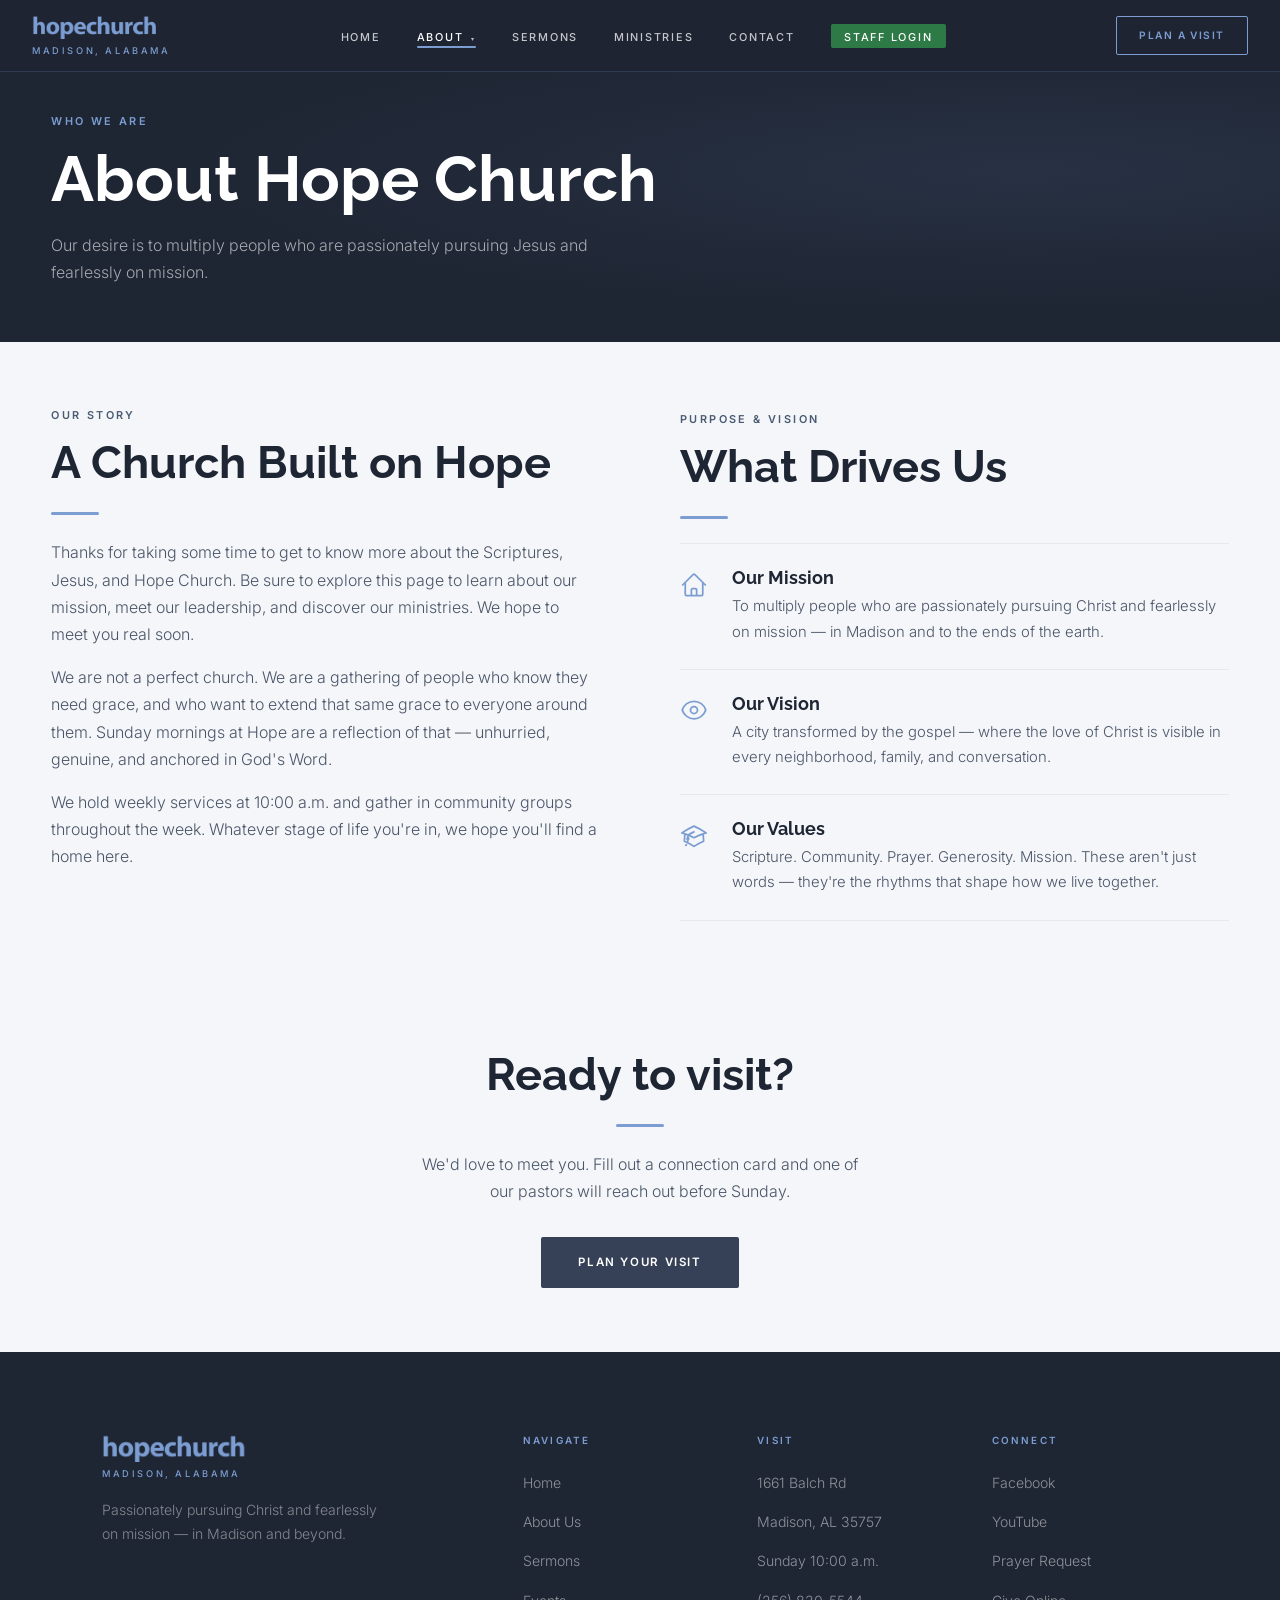
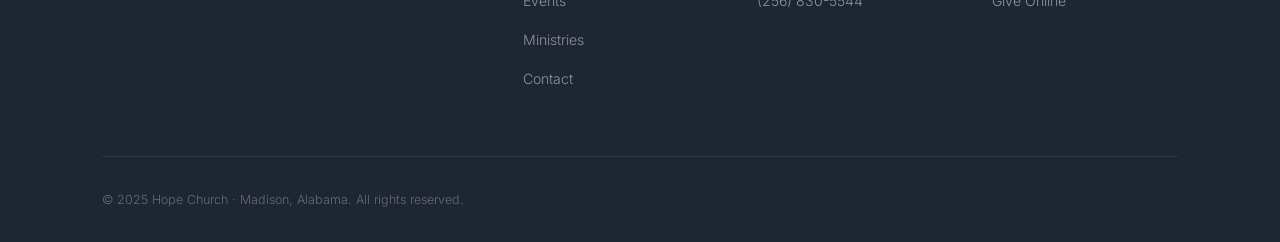
==== commit 43fcf3e0: "Rework sermons page, nav staff login, layout consistency, swipe support - Sermons: replace fake plac" ====
--- a/about.html
+++ b/about.html
@@ -36,7 +36,7 @@
 
 <!-- ── Page Hero ── -->
 <section class="page-hero">
-  <div class="container" style="position:relative; z-index:2;">
+  <div style="padding: 0 clamp(1.5rem, 4vw, 4rem); position:relative; z-index:2;">
     <span class="eyebrow">Who We Are</span>
     <h1>About Hope Church</h1>
     <p>Our desire is to multiply people who are passionately pursuing Jesus and fearlessly on mission.</p>
@@ -45,7 +45,7 @@
 
 <!-- ── Our Story + Purpose & Vision ── -->
 <section class="section">
-  <div class="container">
+  <div style="padding: 0 clamp(1.5rem, 4vw, 4rem);">
     <div class="about-split">
 
       <!-- Left: Our Story -->
--- a/styles.css
+++ b/styles.css
@@ -142,6 +142,19 @@
   transition: background 0.2s, color 0.2s; border-radius: 2px;
 }
 .nav__cta:hover { background: var(--blue-lt); color: var(--white); }
+.nav__staff-login {
+  font-family: 'Inter', sans-serif;
+  font-size: 0.62rem; font-weight: 600;
+  letter-spacing: 0.13em; text-transform: uppercase;
+  padding: 0.35rem 0.85rem;
+  background: #2d7a47;
+  color: #ffffff !important;
+  border-radius: 2px;
+  transition: background 0.2s;
+  white-space: nowrap;
+}
+.nav__staff-login:hover { background: #235f38 !important; }
+.nav__staff-login::after { display: none !important; }
 .nav__toggle { display: none; flex-direction: column; gap: 5px; cursor: pointer; padding: 4px; }
 .nav__toggle span { display: block; width: 24px; height: 1.5px; background: var(--white); transition: transform 0.3s, opacity 0.3s; }
 
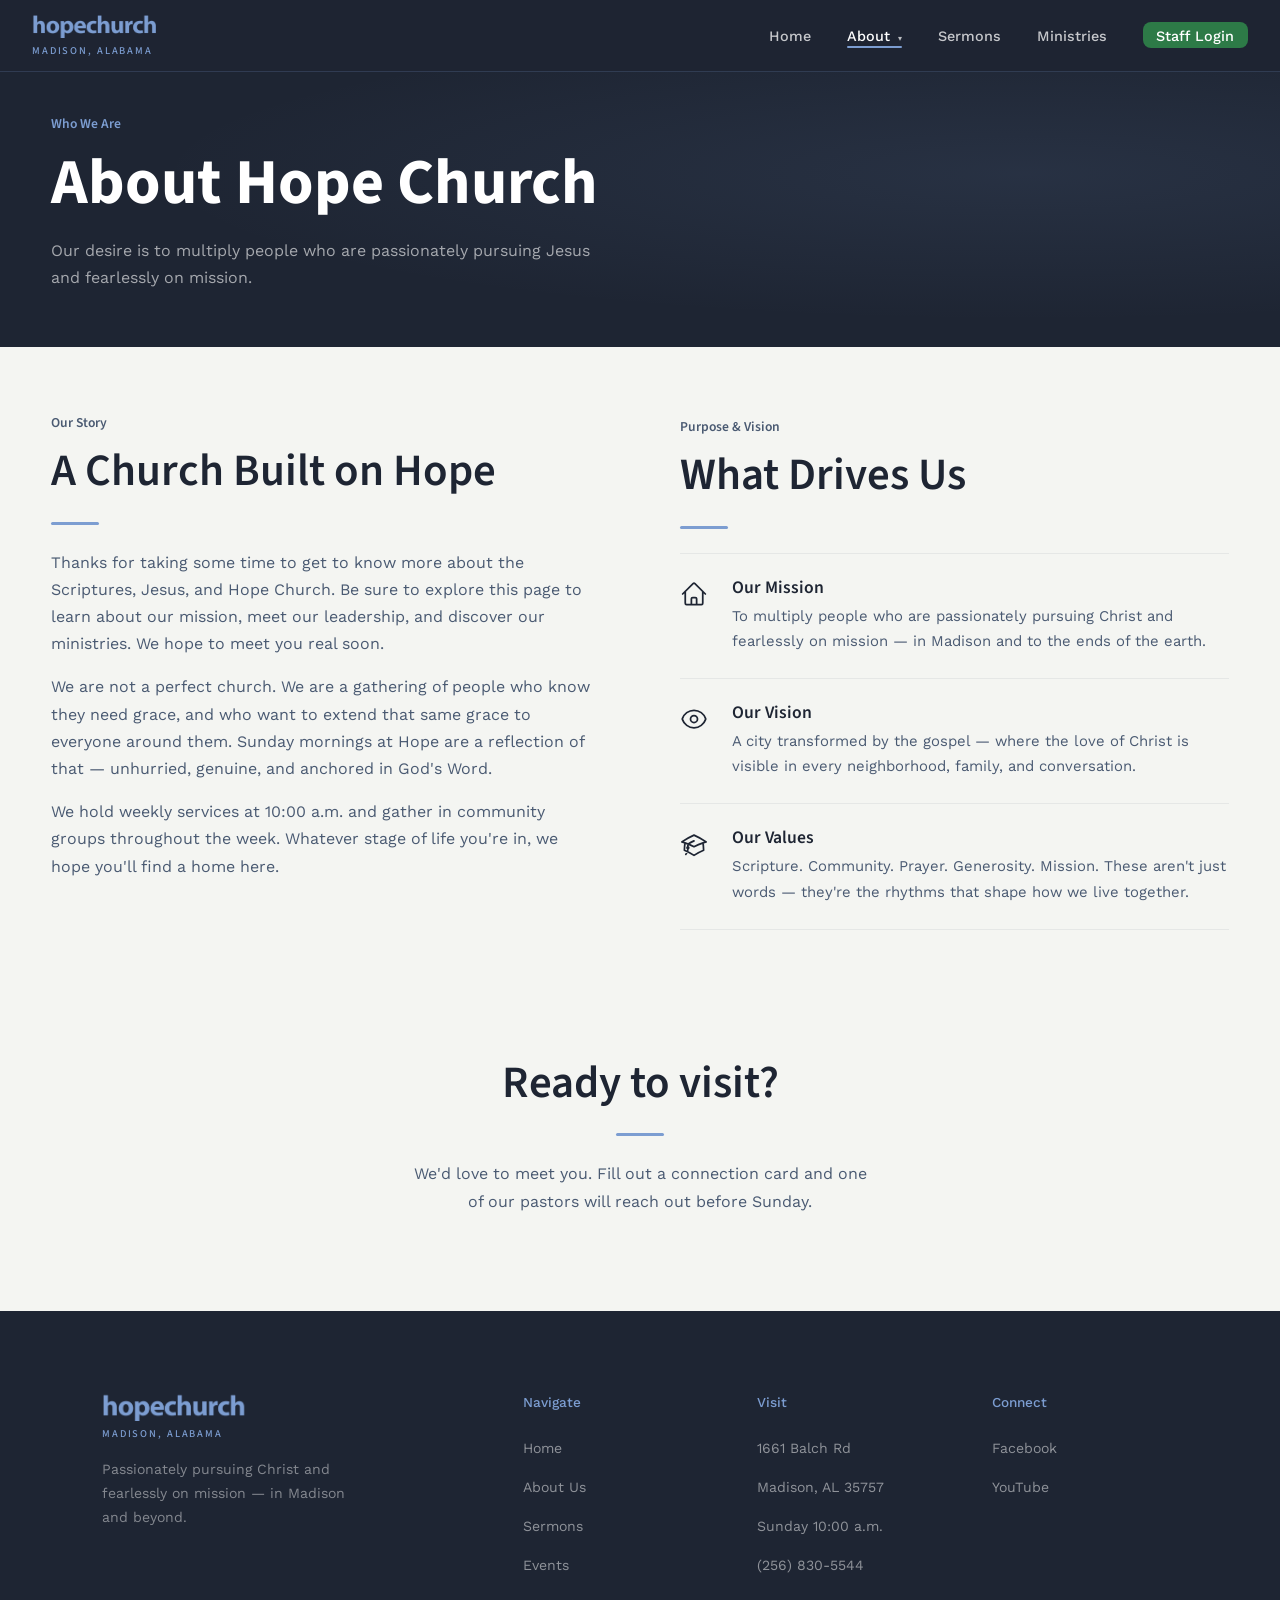
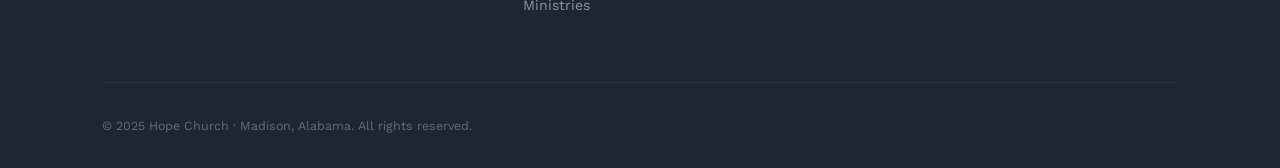
==== commit 9d5155c8: "UI polish: styles overhaul, remove contact page, nav/layout updates Co-Authored-By: Claude Sonnet 4." ====
--- a/about.html
+++ b/about.html
@@ -106,7 +106,6 @@
     <h2>Ready to visit?</h2>
     <div class="divider"></div>
     <p style="max-width:460px; margin:0 auto 2rem;">We'd love to meet you. Fill out a connection card and one of our pastors will reach out before Sunday.</p>
-    <a href="contact.html" class="btn btn--solid">Plan Your Visit</a>
   </div>
 </section>
 
--- a/styles.css
+++ b/styles.css
@@ -1,566 +1,600 @@
-@import url('https://fonts.googleapis.com/css2?family=Raleway:ital,wght@0,300;0,400;0,600;0,700;0,800;1,300;1,400&family=Inter:wght@300;400;500;600&display=swap');
-
-/* ── Variables ── */
-:root {
-  --blue:      #364157;
-  --blue-lt:   #7C9DD1;
-  --blue-mid:  #4a5a72;
-  --accent:    #8FA5BE;
-  --accent-lt: #B3C6DA;
-  --mens-dark: #6F6F6F;
-  --mens-lt:   #A6A6A6;
-  --womens-dark: #904E79;
-  --womens-lt:   #D17CD1;
-  --cream:     #F4F6F9;
-  --warm-lt:   #EBEef3;
-  --charcoal:  #1E2533;
-  --muted:     #4A5568;
-  --white:     #FFFFFF;
-  --section-pad: 4rem 0;
-  --max-w: 1140px;
-}
-
-*, *::before, *::after { box-sizing: border-box; margin: 0; padding: 0; }
-html { scroll-behavior: smooth; }
-body {
-  font-family: 'Inter', sans-serif;
-  font-weight: 300;
-  color: var(--charcoal);
-  background: var(--cream);
-  line-height: 1.7;
-}
-img { display: block; max-width: 100%; }
-a { text-decoration: none; color: inherit; }
-
-h1, h2, h3, h4 {
-  font-family: 'Raleway', sans-serif;
-  font-weight: 700;
-  line-height: 1.15;
-  color: var(--charcoal);
-}
-h1 { font-size: clamp(2.6rem, 5vw, 4.2rem); }
-h2 { font-size: clamp(1.9rem, 3.5vw, 2.8rem); }
-h3 { font-size: clamp(1.3rem, 2.5vw, 1.75rem); }
-h4 { font-size: 1.15rem; }
-p { font-size: 1rem; color: var(--muted); }
-
-.eyebrow {
-  font-family: 'Inter', sans-serif;
-  font-weight: 600;
-  font-size: 0.68rem;
-  letter-spacing: 0.22em;
-  text-transform: uppercase;
-  color: var(--blue-mid);
-  margin-bottom: 0.75rem;
-  display: block;
-}
-/* Eyebrow on dark backgrounds — restore lighter accent color */
-.section--dark .eyebrow,
-.hero .eyebrow,
-.page-hero .eyebrow { color: var(--blue-lt); }
-
-.container { max-width: var(--max-w); margin: 0 auto; padding: 0 2rem; }
-.section { padding: var(--section-pad); }
-.section--dark { background: var(--charcoal); color: var(--white); }
-.section--dark h1,.section--dark h2,.section--dark h3,.section--dark h4 { color: var(--white); }
-.section--dark p { color: rgba(255,255,255,0.65); }
-.section--warm { background: var(--warm-lt); }
-.text-center { text-align: center; }
-
-.btn {
-  display: inline-block;
-  padding: 0.85rem 2.2rem;
-  font-family: 'Inter', sans-serif;
-  font-weight: 600;
-  font-size: 0.72rem;
-  letter-spacing: 0.14em;
-  text-transform: uppercase;
-  border: 2px solid var(--blue);
-  color: var(--blue);
-  transition: background 0.22s, color 0.22s, border-color 0.22s;
-  cursor: pointer;
-  background: transparent;
-  border-radius: 2px;
-}
-.btn:hover { background: var(--blue); color: var(--white); }
-.btn--solid { background: var(--blue); color: var(--white); }
-.btn--solid:hover { background: var(--charcoal); border-color: var(--charcoal); }
-.btn--accent { border-color: var(--blue-lt); color: var(--blue-lt); }
-.btn--accent:hover { background: var(--blue-lt); color: var(--white); }
-.btn--white { border-color: var(--white); color: var(--white); }
-.btn--white:hover { background: var(--white); color: var(--charcoal); }
-
-.nav {
-  position: fixed; top: 0; left: 0; right: 0; z-index: 100;
-  padding: 0 2rem;
-  display: flex; align-items: center; justify-content: space-between;
-  height: 72px;
-  background: rgba(30, 37, 51, 0.97);
-  backdrop-filter: blur(8px);
-  border-bottom: 1px solid rgba(124, 157, 209, 0.2);
-  transition: background 0.3s;
-}
-.nav__logo { display: flex; flex-direction: column; gap: 4px; align-items: flex-start; }
-.nav__logo-img {
-  height: 26px;
-  width: auto;
-  display: block;
-}
-.nav__logo-img--footer {
-  height: 30px;
-}
-.nav__logo-sub {
-  font-family: 'Inter', sans-serif;
-  font-size: 0.58rem; font-weight: 500;
-  letter-spacing: 0.28em; text-transform: uppercase;
-  color: var(--blue-lt);
-}
-.nav__links { display: flex; list-style: none; gap: 2.25rem; }
-.nav__links a {
-  font-family: 'Inter', sans-serif;
-  font-size: 0.68rem; font-weight: 500;
-  letter-spacing: 0.16em; text-transform: uppercase;
-  color: rgba(255,255,255,0.75);
-  transition: color 0.2s;
-  position: relative; padding-bottom: 4px;
-}
-.nav__links a::after {
-  content: ''; position: absolute; bottom: 0; left: 0;
-  width: 0; height: 2px;
-  background: var(--blue-lt);
-  transition: width 0.25s; border-radius: 1px;
-}
-.nav__links a:hover, .nav__links a.active { color: var(--white); }
-.nav__links a:hover::after, .nav__links a.active::after { width: 100%; }
-.nav__cta {
-  font-family: 'Inter', sans-serif;
-  font-size: 0.64rem; font-weight: 600;
-  letter-spacing: 0.14em; text-transform: uppercase;
-  padding: 0.6rem 1.4rem;
-  border: 1.5px solid var(--blue-lt);
-  color: var(--blue-lt);
-  transition: background 0.2s, color 0.2s; border-radius: 2px;
-}
-.nav__cta:hover { background: var(--blue-lt); color: var(--white); }
-.nav__staff-login {
-  font-family: 'Inter', sans-serif;
-  font-size: 0.62rem; font-weight: 600;
-  letter-spacing: 0.13em; text-transform: uppercase;
-  padding: 0.35rem 0.85rem;
-  background: #2d7a47;
-  color: #ffffff !important;
-  border-radius: 2px;
-  transition: background 0.2s;
-  white-space: nowrap;
-}
-.nav__staff-login:hover { background: #235f38 !important; }
-.nav__staff-login::after { display: none !important; }
-.nav__toggle { display: none; flex-direction: column; gap: 5px; cursor: pointer; padding: 4px; }
-.nav__toggle span { display: block; width: 24px; height: 1.5px; background: var(--white); transition: transform 0.3s, opacity 0.3s; }
-
-/* ── Nav Dropdown ── */
-.has-dropdown { position: relative; }
-.dropdown-arrow { font-size: 0.55em; margin-left: 3px; opacity: 0.7; }
-.nav__dropdown {
-  display: none;
-  position: absolute;
-  top: 100%;
-  left: -1.25rem;
-  background: var(--charcoal);
-  border: 1px solid rgba(124,157,209,0.15);
-  border-top: 2px solid var(--blue-lt);
-  min-width: 190px;
-  list-style: none;
-  flex-direction: column;
-  padding: 0.4rem 0;
-  padding-top: 12px;
-  z-index: 200;
-  box-shadow: 0 8px 24px rgba(15,20,30,0.4);
-}
-.has-dropdown:hover .nav__dropdown { display: flex; }
-.nav__dropdown li a {
-  display: block;
-  padding: 0.6rem 1.25rem;
-  font-family: 'Inter', sans-serif;
-  font-size: 0.67rem;
-  font-weight: 500;
-  letter-spacing: 0.14em;
-  text-transform: uppercase;
-  color: rgba(255,255,255,0.7);
-  transition: color 0.2s, background 0.2s;
-  white-space: nowrap;
-}
-.nav__dropdown li a:hover,
-.nav__dropdown li a.active { color: var(--white); background: rgba(124,157,209,0.1); }
-.nav__dropdown li a::after { display: none !important; }
-
-.hero {
-  padding: calc(72px + 3.5rem) 0 5rem;
-  min-height: 600px;
-  display: flex; align-items: center;
-  position: relative; overflow: hidden;
-  background: var(--charcoal);
-}
-.hero__bg {
-  position: absolute; inset: 0;
-  background:
-    radial-gradient(ellipse at 70% 40%, rgba(124,157,209,0.15) 0%, transparent 55%),
-    radial-gradient(ellipse at 10% 90%, rgba(30,37,51,0.8) 0%, transparent 50%);
-}
-.hero__cross {
-  position: absolute; right: 6%; top: 50%; transform: translateY(-50%);
-  opacity: 0.035; font-size: 28rem;
-  font-family: 'Raleway', sans-serif; font-weight: 800;
-  color: var(--white); line-height: 1;
-  user-select: none; pointer-events: none;
-}
-/* Full-bleed carousel background */
-.hero__carousel-bg {
-  position: absolute;
-  inset: 0;
-  z-index: 0;
-}
-.hero__carousel-bg,
-.hero__carousel-bg .carousel,
-.hero__carousel-bg .carousel__track,
-.hero__carousel-bg .carousel__slide {
-  width: 100%;
-  height: 100%;
-}
-.hero__carousel-bg .carousel {
-  aspect-ratio: unset;
-  border-radius: 0;
-}
-/* Left-to-right gradient: opaque charcoal on left, fades to transparent */
-.hero__overlay {
-  position: absolute;
-  inset: 0;
-  z-index: 1;
-  pointer-events: none;
-  background: linear-gradient(
-    to right,
-    rgba(30, 37, 51, 0.94) 0%,
-    rgba(30, 37, 51, 0.80) 30%,
-    rgba(30, 37, 51, 0.30) 60%,
-    transparent 100%
-  );
-}
-.hero__content { position: relative; z-index: 2; max-width: 520px; text-align: left; }
-
-/* ── Image Carousel ── */
-.carousel {
-  position: relative;
-  overflow: hidden;
-  border-radius: 4px;
-  aspect-ratio: 16 / 10;
-  background: var(--blue-mid);
-}
-.carousel__track {
-  position: relative;
-  height: 100%;
-}
-.carousel__slide {
-  position: absolute;
-  inset: 0;
-  opacity: 0;
-  transition: opacity 1s ease-in-out;
-}
-.carousel__slide.active {
-  opacity: 1;
-}
-.carousel__slide img {
-  width: 100%;
-  height: 100%;
-  object-fit: cover;
-  display: block;
-}
-.carousel__btn {
-  position: absolute;
-  top: 50%;
-  transform: translateY(-50%);
-  background: rgba(0, 0, 0, 0.45);
-  border: none;
-  color: var(--white);
-  font-size: 2rem;
-  line-height: 1;
-  width: 44px;
-  height: 44px;
-  cursor: pointer;
-  display: flex;
-  align-items: center;
-  justify-content: center;
-  transition: background 0.2s;
-  border-radius: 2px;
-  z-index: 10;
-}
-.carousel__btn:hover { background: rgba(0, 0, 0, 0.72); }
-.carousel__btn--prev { left: 0.75rem; }
-.carousel__btn--next { right: 0.75rem; }
-.carousel__dots {
-  position: absolute;
-  bottom: 0.85rem;
-  left: 50%;
-  transform: translateX(-50%);
-  display: flex;
-  gap: 0.45rem;
-  z-index: 10;
-}
-.carousel__dot {
-  width: 8px;
-  height: 8px;
-  border-radius: 50%;
-  background: rgba(255, 255, 255, 0.45);
-  cursor: pointer;
-  transition: background 0.2s;
-}
-.carousel__dot.active { background: var(--white); }
-.hero h1 { color: var(--white); margin-bottom: 1.5rem; }
-.hero h1 em { font-style: italic; font-weight: 300; color: var(--blue-lt); }
-.hero__sub { font-size: 1.05rem; color: rgba(255,255,255,0.65); margin-bottom: 2.5rem; max-width: 500px; }
-.hero__meta {
-  display: flex; align-items: center; gap: 2rem;
-  margin-top: 3rem; padding-top: 2rem;
-  border-top: 1px solid rgba(255,255,255,0.12); flex-wrap: wrap;
-}
-.hero__meta-item { display: flex; flex-direction: column; gap: 2px; }
-.hero__meta-label {
-  font-family: 'Inter', sans-serif;
-  font-size: 0.62rem; letter-spacing: 0.22em;
-  text-transform: uppercase; color: var(--blue-lt); font-weight: 600;
-}
-.hero__meta-value { font-size: 0.95rem; color: rgba(255,255,255,0.85); font-weight: 400; }
-.hero__btns { display: flex; gap: 1rem; flex-wrap: wrap; }
-
-.page-hero {
-  background: var(--charcoal); padding: 7rem 0 3.5rem;
-  padding-top: calc(72px + 2.5rem);
-  position: relative; overflow: hidden;
-}
-.page-hero::before {
-  content: ''; position: absolute; inset: 0;
-  background: radial-gradient(ellipse at 80% 50%, rgba(124,157,209,0.1) 0%, transparent 60%);
-}
-.page-hero h1 { color: var(--white); }
-.page-hero p { color: rgba(255,255,255,0.6); max-width: 550px; margin-top: 1rem; }
-
-.welcome-strip {
-  background: var(--blue-mid); padding: 1.25rem 2rem;
-  display: flex; align-items: center; justify-content: center; gap: 2rem; flex-wrap: wrap;
-}
-.welcome-strip p {
-  color: var(--white); font-size: 0.76rem; font-weight: 600;
-  letter-spacing: 0.1em; text-transform: uppercase; font-family: 'Inter', sans-serif;
-}
-.welcome-strip a {
-  font-size: 0.72rem; font-weight: 600; letter-spacing: 0.14em; text-transform: uppercase;
-  color: var(--white); border-bottom: 1px solid rgba(255,255,255,0.55);
-  padding-bottom: 2px; transition: border-color 0.2s; font-family: 'Inter', sans-serif;
-}
-.welcome-strip a:hover { border-color: var(--white); }
-
-.card-grid { display: grid; grid-template-columns: repeat(auto-fit, minmax(300px, 1fr)); gap: 1.5rem; margin-top: 3.5rem; }
-.card {
-  background: var(--white); border: 1px solid rgba(54,65,87,0.08);
-  padding: 2.5rem; transition: transform 0.25s, box-shadow 0.25s; border-radius: 3px;
-}
-.card:hover { box-shadow: 0 4px 16px rgba(54,65,87,0.1); }
-.card__icon { width: 44px; height: 44px; margin-bottom: 1.5rem; color: var(--blue-lt); }
-.card h3 { margin-bottom: 0.75rem; color: var(--charcoal); }
-.card p { font-size: 0.95rem; }
-.card a.link {
-  display: inline-block; margin-top: 1.25rem;
-  font-family: 'Inter', sans-serif; font-size: 0.68rem; font-weight: 600;
-  letter-spacing: 0.16em; text-transform: uppercase;
-  color: var(--blue-mid); border-bottom: 1px solid var(--blue-mid);
-  padding-bottom: 2px; transition: color 0.2s, border-color 0.2s;
-}
-.card a.link:hover { color: var(--charcoal); border-color: var(--charcoal); }
-
-.split { display: grid; grid-template-columns: 1fr 1fr; gap: 5rem; align-items: center; }
-.split--reverse .split__visual { order: -1; }
-.split__visual { position: relative; }
-.split__img-box {
-  width: 100%; aspect-ratio: 4/3; background: var(--warm-lt);
-  position: relative; overflow: hidden; border-radius: 2px;
-}
-.split__img-box img { width: 100%; height: 100%; object-fit: cover; }
-.split__img-accent {
-  position: absolute; width: 60%; aspect-ratio: 1; background: var(--charcoal);
-  bottom: -2rem; left: -2rem; z-index: -1; opacity: 0.12;
-}
-.split__img-accent--blue { background: var(--blue-lt); opacity: 0.2; }
-.split__text h2 { margin-bottom: 1.25rem; }
-.split__text p { margin-bottom: 1.5rem; }
-
-.verse-banner {
-  padding: 3.5rem 2rem; text-align: center; background: var(--charcoal);
-  position: relative; overflow: hidden;
-}
-.verse-banner::before {
-  content: '\201C'; position: absolute; top: -1rem; left: 50%; transform: translateX(-50%);
-  font-family: 'Raleway', sans-serif; font-weight: 800; font-size: 20rem;
-  color: rgba(124,157,209,0.06); line-height: 1; pointer-events: none;
-}
-.verse-banner blockquote {
-  font-family: 'Raleway', sans-serif; font-style: italic; font-weight: 300;
-  font-size: clamp(1.3rem, 2.5vw, 1.9rem); color: var(--white);
-  max-width: 750px; margin: 0 auto 1.25rem; line-height: 1.65; position: relative;
-}
-.verse-banner cite {
-  font-family: 'Inter', sans-serif; font-size: 0.68rem; font-weight: 600;
-  letter-spacing: 0.22em; text-transform: uppercase; color: var(--blue-lt);
-}
-
-.divider { width: 48px; height: 3px; background: var(--blue-lt); margin: 1.5rem auto; border-radius: 2px; }
-.divider--left { margin-left: 0; }
-
-.quick-links { display: grid; grid-template-columns: repeat(4, 1fr); background: var(--charcoal); }
-.quick-link {
-  padding: 2.5rem 2rem; text-align: center;
-  border-right: 1px solid rgba(255,255,255,0.06);
-  transition: background 0.2s; cursor: pointer; text-decoration: none; display: block;
-}
-.quick-link:last-child { border-right: none; }
-.quick-link:hover { background: rgba(124,157,209,0.1); }
-.quick-link__icon { width: 38px; height: 38px; margin: 0 auto 1rem; color: var(--blue-lt); }
-.quick-link__label {
-  font-family: 'Inter', sans-serif; font-size: 0.62rem; font-weight: 500;
-  letter-spacing: 0.2em; text-transform: uppercase; color: rgba(255,255,255,0.55);
-}
-.quick-link__title {
-  font-family: 'Raleway', sans-serif; font-size: 1.05rem; font-weight: 700;
-  color: var(--white); margin-top: 0.3rem;
-}
-
-.sermon-list { margin-top: 3rem; }
-.sermon-item {
-  display: grid; grid-template-columns: 1fr auto; align-items: center;
-  gap: 2rem; padding: 2rem 0; border-bottom: 1px solid rgba(54,65,87,0.08);
-}
-.sermon-item:first-child { border-top: 1px solid rgba(54,65,87,0.08); }
-.sermon-item__series {
-  font-family: 'Inter', sans-serif; font-size: 0.62rem; font-weight: 600;
-  letter-spacing: 0.2em; text-transform: uppercase; color: var(--blue-mid); margin-bottom: 0.4rem;
-}
-.sermon-item h3 { margin-bottom: 0.3rem; font-size: 1.25rem; color: var(--charcoal); }
-.sermon-item__meta { font-size: 0.85rem; color: var(--muted); }
-
-.team-grid { display: grid; grid-template-columns: repeat(auto-fit, minmax(240px, 1fr)); gap: 2rem; margin-top: 3.5rem; }
-.team-card { text-align: center; }
-.team-card__photo {
-  width: 160px; height: 160px; border-radius: 50%; background: var(--warm-lt);
-  margin: 0 auto 1.25rem; overflow: hidden; border: 3px solid var(--warm-lt); transition: border-color 0.25s;
-}
-.team-card:hover .team-card__photo { border-color: var(--blue-lt); }
-.team-card__photo img { width: 100%; height: 100%; object-fit: cover; }
-.team-card h4 { margin-bottom: 0.2rem; color: var(--charcoal); }
-.team-card__role {
-  font-family: 'Inter', sans-serif; font-size: 0.68rem; font-weight: 600;
-  letter-spacing: 0.18em; text-transform: uppercase; color: var(--blue-mid);
-}
-
-.ministry-grid { display: grid; grid-template-columns: repeat(auto-fit, minmax(340px, 1fr)); gap: 0; margin-top: 3.5rem; }
-.ministry-card {
-  padding: 3rem; border: 1px solid rgba(54,65,87,0.08);
-  margin: -1px 0 0 -1px; transition: background 0.25s;
-}
-.ministry-card:hover { background: var(--white); }
-.ministry-card__tag {
-  display: inline-block; padding: 0.25rem 0.85rem;
-  font-family: 'Inter', sans-serif; font-size: 0.62rem; font-weight: 600;
-  letter-spacing: 0.14em; text-transform: uppercase;
-  background: rgba(74,90,114,0.1); color: var(--blue-mid);
-  border-radius: 2px; margin-bottom: 1.25rem;
-}
-.ministry-card__tag--mens { background: rgba(111,111,111,0.1); color: var(--mens-dark); }
-.ministry-card__tag--womens { background: rgba(144,78,121,0.1); color: var(--womens-dark); }
-.ministry-card h3 { margin-bottom: 0.75rem; font-size: 1.45rem; color: var(--charcoal); }
-.ministry-card p { margin-bottom: 1.5rem; font-size: 0.95rem; }
-
-.form-grid { display: grid; grid-template-columns: 1fr 1fr; gap: 1.5rem; margin-top: 2.5rem; }
-.form-group { display: flex; flex-direction: column; gap: 0.5rem; }
-.form-group--full { grid-column: 1 / -1; }
-.form-group label {
-  font-family: 'Inter', sans-serif; font-size: 0.68rem; font-weight: 600;
-  letter-spacing: 0.14em; text-transform: uppercase; color: var(--blue-mid);
-}
-.form-group input, .form-group textarea, .form-group select {
-  padding: 0.85rem 1rem; border: 1px solid rgba(54,65,87,0.18);
-  background: var(--white); font-family: 'Inter', sans-serif;
-  font-size: 0.95rem; font-weight: 400; color: var(--charcoal);
-  outline: none; transition: border-color 0.2s, box-shadow 0.2s;
-  -webkit-appearance: none; border-radius: 2px;
-}
-.form-group input:focus, .form-group textarea:focus, .form-group select:focus {
-  border-color: var(--blue-lt); box-shadow: 0 0 0 3px rgba(124,157,209,0.15);
-}
-.form-group textarea { resize: vertical; min-height: 140px; }
-
-.info-boxes { display: grid; grid-template-columns: repeat(3, 1fr); gap: 2rem; margin-top: 3.5rem; }
-.info-box {
-  padding: 2rem; background: var(--white);
-  border-left: 3px solid var(--blue-lt); border-radius: 0 2px 2px 0;
-}
-.info-box h4 {
-  font-family: 'Inter', sans-serif; font-size: 0.68rem; font-weight: 600;
-  letter-spacing: 0.2em; text-transform: uppercase; color: var(--blue-mid); margin-bottom: 0.75rem;
-}
-.info-box p { font-size: 0.95rem; line-height: 1.6; color: var(--charcoal); }
-
-.footer { background: var(--charcoal); color: var(--white); padding: 5rem 0 2rem; }
-.footer__grid {
-  display: grid; grid-template-columns: 2fr 1fr 1fr 1fr; gap: 3rem;
-  padding-bottom: 4rem; border-bottom: 1px solid rgba(255,255,255,0.07); margin-bottom: 2rem;
-}
-.footer__brand .nav__logo-main { font-size: 1.5rem; }
-.footer__brand p { margin-top: 1rem; font-size: 0.88rem; color: rgba(255,255,255,0.45); max-width: 280px; line-height: 1.7; }
-.footer__col h5 {
-  font-family: 'Inter', sans-serif; font-size: 0.62rem; font-weight: 600;
-  letter-spacing: 0.22em; text-transform: uppercase; color: var(--blue-lt); margin-bottom: 1.25rem;
-}
-.footer__col ul { list-style: none; display: flex; flex-direction: column; gap: 0.75rem; }
-.footer__col ul li a,
-.footer__col ul li span { font-size: 0.88rem; color: rgba(255,255,255,0.5); }
-.footer__col ul li a { transition: color 0.2s; }
-.footer__col ul li a:hover { color: var(--white); }
-.footer__bottom { display: flex; align-items: center; justify-content: space-between; flex-wrap: wrap; gap: 1rem; }
-.footer__bottom p { font-size: 0.78rem; color: rgba(255,255,255,0.32); }
-
-/* animations removed for a simpler, calmer presentation */
-
-@media (max-width: 900px) {
-  .split { grid-template-columns: 1fr; gap: 3rem; }
-  .split--reverse .split__visual { order: 0; }
-  .quick-links { grid-template-columns: repeat(2, 1fr); }
-  .footer__grid { grid-template-columns: 1fr 1fr; }
-  .info-boxes { grid-template-columns: 1fr; }
-  .hero__overlay {
-    background: linear-gradient(
-      to bottom,
-      rgba(30, 37, 51, 0.80) 0%,
-      rgba(30, 37, 51, 0.65) 60%,
-      rgba(30, 37, 51, 0.40) 100%
-    );
-  }
-}
-@media (max-width: 700px) {
-  .nav__links, .nav__cta { display: none; }
-  .nav__toggle { display: flex; }
-  .nav.open .nav__links {
-    display: flex; flex-direction: column; position: absolute;
-    top: 72px; left: 0; right: 0; background: var(--charcoal);
-    padding: 2rem; gap: 1.5rem; border-top: 1px solid rgba(255,255,255,0.08);
-  }
-  /* Mobile dropdown: show sub-items inline */
-  .nav.open .has-dropdown .nav__dropdown {
-    display: flex; position: static;
-    border: none; border-left: 2px solid var(--blue-lt);
-    box-shadow: none; padding: 0.25rem 0 0 1rem;
-    margin-top: 0.5rem; background: transparent;
-  }
-  .nav.open .nav__dropdown li a { padding: 0.4rem 0; font-size: 0.65rem; }
-  .dropdown-arrow { display: none; }
-  .quick-links { grid-template-columns: 1fr 1fr; }
-  .form-grid { grid-template-columns: 1fr; }
-  .footer__grid { grid-template-columns: 1fr; }
-}
+@import url('https://fonts.googleapis.com/css2?family=IBM+Plex+Mono:wght@400;500&family=Source+Sans+3:wght@400;600;700&family=Work+Sans:wght@400;500&display=swap');
+
+/* ── Variables ── */
+:root {
+  /* Surfaces */
+  --navy:      #1E2533;
+  --slate:     #364157;
+  --slate-mid: #4a5a72;
+
+  /* Accents */
+  --periwinkle: #7C9DD1;
+  --terracotta: #C97B4A;
+  --terracotta-dk: #9C5B34;
+  --gold:       #E8B86D;
+
+  /* Ministry palettes — do not change */
+  --mens-dark:   #6F6F6F;
+  --mens-lt:     #A6A6A6;
+  --womens-dark: #904E79;
+  --womens-lt:   #D17CD1;
+
+  /* Backgrounds */
+  --page-bg:  #F4F5F2;
+  --surface:  #FFFFFF;
+  --surface-lt: #EDF0F4;
+
+  /* Text */
+  --text-primary:   #1E2533;
+  --text-body:      #4a5a72;
+  --text-muted:     rgba(74, 90, 114, 0.7);
+  --white:     #FFFFFF;
+
+  /* Layout */
+  --section-pad: 4rem 0;
+  --max-w: 1140px;
+
+  /* Radius */
+  --r-tag:    4px;
+  --r-btn:    8px;
+  --r-card:   12px;
+  --r-pill:   999px;
+}
+
+*, *::before, *::after { box-sizing: border-box; margin: 0; padding: 0; }
+html { scroll-behavior: smooth; }
+body {
+  font-family: 'Work Sans', system-ui, sans-serif;
+  font-weight: 400;
+  color: var(--text-primary);
+  background: var(--page-bg);
+  line-height: 1.7;
+}
+img { display: block; max-width: 100%; }
+a { text-decoration: none; color: inherit; }
+
+h1, h2, h3, h4 {
+  font-family: 'Source Sans 3', sans-serif;
+  font-weight: 700;
+  line-height: 1.15;
+  color: var(--text-primary);
+}
+h1 { font-size: clamp(2.6rem, 5vw, 4.2rem); font-weight: 700; text-wrap: balance; }
+h2 { font-size: clamp(1.9rem, 3.5vw, 2.8rem); font-weight: 600; text-wrap: balance; }
+h3 { font-size: clamp(1.3rem, 2.5vw, 1.75rem); font-weight: 600; text-wrap: balance; }
+h4 { font-size: 1.15rem; font-weight: 600; }
+p { font-size: 1rem; color: var(--text-body); text-wrap: pretty; }
+
+.eyebrow {
+  font-family: 'Source Sans 3', sans-serif;
+  font-weight: 600;
+  font-size: 0.85rem;
+  color: var(--slate-mid);
+  margin-bottom: 0.75rem;
+  display: block;
+}
+.section--dark .eyebrow,
+.hero .eyebrow,
+.page-hero .eyebrow { color: var(--periwinkle); }
+
+.container { max-width: var(--max-w); margin: 0 auto; padding: 0 2rem; }
+.section { padding: var(--section-pad); }
+.section--dark { background: var(--navy); color: var(--white); }
+.section--dark h1,.section--dark h2,.section--dark h3,.section--dark h4 { color: var(--white); }
+.section--dark p { color: rgba(255,255,255,0.65); }
+.section--warm { background: var(--surface-lt); }
+.text-center { text-align: center; }
+
+/* ── Buttons ── */
+.btn {
+  display: inline-block;
+  padding: 0.85rem 2.2rem;
+  font-family: 'Work Sans', sans-serif;
+  font-weight: 500;
+  font-size: 0.95rem;
+  border: 2px solid var(--terracotta);
+  color: var(--terracotta);
+  transition: background 0.22s, color 0.22s, border-color 0.22s;
+  cursor: pointer;
+  background: transparent;
+  border-radius: var(--r-btn);
+}
+.btn:hover { background: var(--terracotta); color: var(--white); }
+.btn--solid { background: var(--navy); color: var(--white); border-color: var(--navy); }
+.btn--solid:hover { background: var(--slate); border-color: var(--slate); }
+.btn--accent { border-color: var(--periwinkle); color: var(--periwinkle); }
+.btn--accent:hover { background: var(--periwinkle); color: var(--white); }
+.btn--white { border-color: var(--white); color: var(--white); }
+.btn--white:hover { background: var(--white); color: var(--navy); }
+
+/* ── Nav ── */
+.nav {
+  position: fixed; top: 0; left: 0; right: 0; z-index: 100;
+  padding: 0 2rem;
+  display: flex; align-items: center; justify-content: space-between;
+  height: 72px;
+  background: rgba(30, 37, 51, 0.97);
+  backdrop-filter: blur(8px);
+  border-bottom: 1px solid rgba(124, 157, 209, 0.2);
+  transition: background 0.3s;
+}
+.nav__logo { display: flex; flex-direction: column; gap: 4px; align-items: flex-start; }
+.nav__logo-img {
+  height: 26px;
+  width: auto;
+  display: block;
+}
+.nav__logo-img--footer {
+  height: 30px;
+}
+.nav__logo-sub {
+  font-family: 'Myriad Pro', 'Source Sans 3', sans-serif;
+  font-size: 0.65rem; font-weight: 500;
+  letter-spacing: 0.18em; text-transform: uppercase;
+  color: var(--periwinkle);
+}
+.nav__links { display: flex; list-style: none; gap: 2.25rem; }
+.nav__links a {
+  font-family: 'Work Sans', sans-serif;
+  font-size: 0.9rem; font-weight: 500;
+  color: rgba(255,255,255,0.75);
+  transition: color 0.2s;
+  position: relative; padding-bottom: 4px;
+}
+.nav__links a::after {
+  content: ''; position: absolute; bottom: 0; left: 0;
+  width: 100%; height: 2px;
+  background: var(--periwinkle);
+  transform: scaleX(0);
+  transform-origin: left;
+  transition: transform 0.25s; border-radius: 1px;
+}
+.nav__links a:hover, .nav__links a.active { color: var(--white); }
+.nav__links a:hover::after, .nav__links a.active::after { transform: scaleX(1); }
+.nav__cta {
+  font-family: 'Work Sans', sans-serif;
+  font-size: 0.9rem; font-weight: 500;
+  padding: 0.6rem 1.4rem;
+  border: 1.5px solid var(--periwinkle);
+  color: var(--periwinkle);
+  transition: background 0.2s, color 0.2s; border-radius: var(--r-btn);
+}
+.nav__cta:hover { background: var(--periwinkle); color: var(--white); }
+.nav__staff-login {
+  font-family: 'Work Sans', sans-serif;
+  font-size: 0.85rem; font-weight: 500;
+  padding: 0.35rem 0.85rem;
+  background: #2d7a47;
+  color: #ffffff !important;
+  border-radius: var(--r-btn);
+  transition: background 0.2s;
+  white-space: nowrap;
+}
+.nav__staff-login:hover { background: #235f38 !important; }
+.nav__staff-login::after { display: none !important; }
+.nav__toggle { display: none; flex-direction: column; gap: 5px; cursor: pointer; padding: 4px; }
+.nav__toggle span { display: block; width: 24px; height: 1.5px; background: var(--white); transition: transform 0.3s, opacity 0.3s; }
+
+/* ── Nav Dropdown ── */
+.has-dropdown { position: relative; }
+.dropdown-arrow { font-size: 0.55em; margin-left: 3px; opacity: 0.7; }
+.nav__dropdown {
+  display: none;
+  position: absolute;
+  top: 100%;
+  left: -1.25rem;
+  background: var(--navy);
+  border: 1px solid rgba(124,157,209,0.15);
+  border-top: 2px solid var(--periwinkle);
+  min-width: 190px;
+  list-style: none;
+  flex-direction: column;
+  padding: 0.4rem 0;
+  padding-top: 12px;
+  z-index: 200;
+  box-shadow: 0 8px 24px rgba(15,20,30,0.4);
+}
+.has-dropdown:hover .nav__dropdown { display: flex; }
+.nav__dropdown li a {
+  display: block;
+  padding: 0.6rem 1.25rem;
+  font-family: 'Work Sans', sans-serif;
+  font-size: 0.88rem;
+  font-weight: 500;
+  color: rgba(255,255,255,0.7);
+  transition: color 0.2s, background 0.2s;
+  white-space: nowrap;
+}
+.nav__dropdown li a:hover,
+.nav__dropdown li a.active { color: var(--white); background: rgba(124,157,209,0.1); }
+.nav__dropdown li a::after { display: none !important; }
+
+/* ── Hero ── */
+.hero {
+  padding: calc(72px + 3.5rem) 0 5rem;
+  min-height: 600px;
+  display: flex; align-items: center;
+  position: relative; overflow: hidden;
+  background: var(--navy);
+}
+.hero__bg {
+  position: absolute; inset: 0;
+  background:
+    radial-gradient(ellipse at 70% 40%, rgba(124,157,209,0.15) 0%, transparent 55%),
+    radial-gradient(ellipse at 10% 90%, rgba(30,37,51,0.8) 0%, transparent 50%);
+}
+.hero__cross {
+  position: absolute; right: 6%; top: 50%; transform: translateY(-50%);
+  opacity: 0.035; font-size: 28rem;
+  font-family: 'Source Sans 3', sans-serif; font-weight: 700;
+  color: var(--white); line-height: 1;
+  user-select: none; pointer-events: none;
+}
+.hero__carousel-bg {
+  position: absolute;
+  inset: 0;
+  z-index: 0;
+}
+.hero__carousel-bg,
+.hero__carousel-bg .carousel,
+.hero__carousel-bg .carousel__track,
+.hero__carousel-bg .carousel__slide {
+  width: 100%;
+  height: 100%;
+}
+.hero__carousel-bg .carousel {
+  aspect-ratio: unset;
+  border-radius: 0;
+}
+.hero__overlay {
+  position: absolute;
+  inset: 0;
+  z-index: 1;
+  pointer-events: none;
+  background: linear-gradient(
+    to right,
+    rgba(30, 37, 51, 0.94) 0%,
+    rgba(30, 37, 51, 0.80) 30%,
+    rgba(30, 37, 51, 0.30) 60%,
+    transparent 100%
+  );
+}
+.hero__content { position: relative; z-index: 2; max-width: 520px; text-align: left; }
+
+/* ── Image Carousel ── */
+.carousel {
+  position: relative;
+  overflow: hidden;
+  border-radius: var(--r-card);
+  aspect-ratio: 16 / 10;
+  background: var(--slate-mid);
+}
+.carousel__track {
+  position: relative;
+  height: 100%;
+}
+.carousel__slide {
+  position: absolute;
+  inset: 0;
+  opacity: 0;
+  transition: opacity 1s ease-in-out;
+}
+.carousel__slide.active {
+  opacity: 1;
+}
+.carousel__slide img {
+  width: 100%;
+  height: 100%;
+  object-fit: cover;
+  display: block;
+}
+.carousel__btn {
+  position: absolute;
+  top: 50%;
+  transform: translateY(-50%);
+  background: rgba(0, 0, 0, 0.45);
+  border: none;
+  color: var(--white);
+  font-size: 2rem;
+  line-height: 1;
+  width: 44px;
+  height: 44px;
+  cursor: pointer;
+  display: flex;
+  align-items: center;
+  justify-content: center;
+  transition: background 0.2s;
+  border-radius: var(--r-btn);
+  z-index: 10;
+}
+.carousel__btn:hover { background: rgba(0, 0, 0, 0.72); }
+.carousel__btn--prev { left: 0.75rem; }
+.carousel__btn--next { right: 0.75rem; }
+.carousel__dots {
+  position: absolute;
+  bottom: 0.85rem;
+  left: 50%;
+  transform: translateX(-50%);
+  display: flex;
+  gap: 0.45rem;
+  z-index: 10;
+}
+.carousel__dot {
+  width: 8px;
+  height: 8px;
+  border-radius: 50%;
+  background: rgba(255, 255, 255, 0.45);
+  cursor: pointer;
+  transition: background 0.2s;
+}
+.carousel__dot.active { background: var(--white); }
+.hero h1 { color: var(--white); margin-bottom: 1.5rem; }
+.hero h1 em { font-style: italic; font-weight: 400; color: var(--periwinkle); }
+.hero__sub { font-size: 1.05rem; color: rgba(255,255,255,0.65); margin-bottom: 2.5rem; max-width: 500px; }
+.hero__meta {
+  display: flex; align-items: center; gap: 2rem;
+  margin-top: 3rem; padding-top: 2rem;
+  border-top: 1px solid rgba(255,255,255,0.12); flex-wrap: wrap;
+}
+.hero__meta-item { display: flex; flex-direction: column; gap: 2px; }
+.hero__meta-label {
+  font-family: 'IBM Plex Mono', monospace;
+  font-size: 0.62rem; color: var(--periwinkle); font-weight: 400;
+}
+.hero__meta-value { font-size: 0.95rem; color: rgba(255,255,255,0.85); font-weight: 400; }
+.hero__btns { display: flex; gap: 1rem; flex-wrap: wrap; }
+
+/* ── Page Hero ── */
+.page-hero {
+  background: var(--navy); padding: 7rem 0 3.5rem;
+  padding-top: calc(72px + 2.5rem);
+  position: relative; overflow: hidden;
+}
+.page-hero::before {
+  content: ''; position: absolute; inset: 0;
+  background: radial-gradient(ellipse at 80% 50%, rgba(124,157,209,0.1) 0%, transparent 60%);
+}
+.page-hero h1 { color: var(--white); }
+.page-hero p { color: rgba(255,255,255,0.6); max-width: 550px; margin-top: 1rem; }
+
+/* ── Welcome Strip ── */
+.welcome-strip {
+  background: var(--slate); padding: 1.25rem 2rem;
+  display: flex; align-items: center; justify-content: center; gap: 2rem; flex-wrap: wrap;
+}
+.welcome-strip p {
+  color: var(--white); font-size: 0.9rem; font-weight: 500;
+  font-family: 'Work Sans', sans-serif;
+}
+.welcome-strip a {
+  font-size: 0.9rem; font-weight: 500;
+  color: var(--white); border-bottom: 1px solid rgba(255,255,255,0.55);
+  padding-bottom: 2px; transition: border-color 0.2s; font-family: 'Work Sans', sans-serif;
+}
+.welcome-strip a:hover { border-color: var(--white); }
+
+/* ── Cards ── */
+.card-grid { display: grid; grid-template-columns: repeat(auto-fit, minmax(300px, 1fr)); gap: 1.5rem; margin-top: 3.5rem; }
+.card {
+  background: var(--surface); border: 1px solid rgba(54,65,87,0.08);
+  padding: 2.5rem; transition: transform 0.25s, box-shadow 0.25s; border-radius: var(--r-card);
+}
+.card:hover { box-shadow: 0 4px 16px rgba(54,65,87,0.1); }
+.card__icon { width: 44px; height: 44px; margin-bottom: 1.5rem; color: var(--periwinkle); }
+.card h3 { margin-bottom: 0.75rem; color: var(--text-primary); }
+.card p { font-size: 0.95rem; }
+.card a.link {
+  display: inline-block; margin-top: 1.25rem;
+  font-family: 'Work Sans', sans-serif; font-size: 0.9rem; font-weight: 500;
+  color: var(--terracotta); border-bottom: 1px solid var(--terracotta);
+  padding-bottom: 2px; transition: color 0.2s, border-color 0.2s;
+}
+.card a.link:hover { color: var(--terracotta-dk); border-color: var(--terracotta-dk); }
+
+/* ── Split layout ── */
+.split { display: grid; grid-template-columns: 1fr 1fr; gap: 5rem; align-items: center; }
+.split--reverse .split__visual { order: -1; }
+.split__visual { position: relative; }
+.split__img-box {
+  width: 100%; aspect-ratio: 4/3; background: var(--surface-lt);
+  position: relative; overflow: hidden; border-radius: var(--r-card);
+}
+.split__img-box img { width: 100%; height: 100%; object-fit: cover; }
+.split__img-accent {
+  position: absolute; width: 60%; aspect-ratio: 1; background: var(--navy);
+  bottom: -2rem; left: -2rem; z-index: -1; opacity: 0.12;
+}
+.split__img-accent--blue { background: var(--periwinkle); opacity: 0.2; }
+.split__text h2 { margin-bottom: 1.25rem; }
+.split__text p { margin-bottom: 1.5rem; }
+
+/* ── Verse Banner ── */
+.verse-banner {
+  padding: 3.5rem 2rem; text-align: center; background: var(--navy);
+  position: relative; overflow: hidden;
+}
+.verse-banner::before {
+  content: '\201C'; position: absolute; top: -1rem; left: 50%; transform: translateX(-50%);
+  font-family: 'Source Sans 3', sans-serif; font-weight: 700; font-size: 20rem;
+  color: rgba(124,157,209,0.06); line-height: 1; pointer-events: none;
+}
+.verse-banner blockquote {
+  font-family: 'Source Sans 3', sans-serif; font-style: italic; font-weight: 400;
+  font-size: clamp(1.3rem, 2.5vw, 1.9rem); color: var(--white);
+  max-width: 750px; margin: 0 auto 1.25rem; line-height: 1.65; position: relative;
+}
+.verse-banner cite {
+  font-family: 'IBM Plex Mono', monospace; font-size: 0.75rem; font-weight: 400;
+  color: var(--periwinkle);
+}
+
+/* ── Divider ── */
+.divider { width: 48px; height: 3px; background: var(--periwinkle); margin: 1.5rem auto; border-radius: 2px; }
+.divider--left { margin-left: 0; }
+
+/* ── Quick Links ── */
+.quick-links { display: grid; grid-template-columns: repeat(4, 1fr); background: var(--navy); }
+.quick-link {
+  padding: 2.5rem 2rem; text-align: center;
+  border-right: 1px solid rgba(255,255,255,0.06);
+  transition: background 0.2s; cursor: pointer; text-decoration: none; display: block;
+}
+.quick-link:last-child { border-right: none; }
+.quick-link:hover { background: rgba(124,157,209,0.1); }
+.quick-link__icon { width: 38px; height: 38px; margin: 0 auto 1rem; color: var(--periwinkle); }
+.quick-link__label {
+  font-family: 'Work Sans', sans-serif; font-size: 0.75rem; font-weight: 500;
+  color: rgba(255,255,255,0.55);
+}
+.quick-link__title {
+  font-family: 'Source Sans 3', sans-serif; font-size: 1.05rem; font-weight: 600;
+  color: var(--white); margin-top: 0.3rem;
+}
+
+/* ── Sermon List ── */
+.sermon-list { margin-top: 3rem; }
+.sermon-item {
+  display: grid; grid-template-columns: 1fr auto; align-items: center;
+  gap: 2rem; padding: 2rem 0; border-bottom: 1px solid rgba(54,65,87,0.08);
+}
+.sermon-item:first-child { border-top: 1px solid rgba(54,65,87,0.08); }
+.sermon-item__series {
+  font-family: 'Work Sans', sans-serif; font-size: 0.8rem; font-weight: 500;
+  color: var(--terracotta); margin-bottom: 0.4rem;
+}
+.sermon-item h3 { margin-bottom: 0.3rem; font-size: 1.25rem; color: var(--text-primary); }
+.sermon-item__meta {
+  font-family: 'IBM Plex Mono', monospace; font-size: 0.8rem; color: var(--text-body);
+}
+
+/* ── Team Grid ── */
+.team-grid { display: grid; grid-template-columns: repeat(auto-fit, minmax(240px, 1fr)); gap: 2rem; margin-top: 3.5rem; }
+.team-card { text-align: center; }
+.team-card__photo {
+  width: 160px; height: 160px; border-radius: 50%; background: var(--surface-lt);
+  margin: 0 auto 1.25rem; overflow: hidden; border: 3px solid var(--surface-lt); transition: border-color 0.25s;
+}
+.team-card:hover .team-card__photo { border-color: var(--periwinkle); }
+.team-card__photo img { width: 100%; height: 100%; object-fit: cover; }
+.team-card h4 { margin-bottom: 0.2rem; color: var(--text-primary); }
+.team-card__role {
+  font-family: 'Work Sans', sans-serif; font-size: 0.85rem; font-weight: 500;
+  color: var(--slate-mid);
+}
+
+/* ── Ministry Cards ── */
+.ministry-grid { display: grid; grid-template-columns: repeat(auto-fit, minmax(340px, 1fr)); gap: 0; margin-top: 3.5rem; }
+.ministry-card {
+  padding: 3rem; border: 1px solid rgba(54,65,87,0.08);
+  margin: -1px 0 0 -1px; transition: background 0.25s;
+}
+.ministry-card:hover { background: var(--surface); }
+.ministry-card__tag {
+  display: inline-block; padding: 0.25rem 0.85rem;
+  font-family: 'Work Sans', sans-serif; font-size: 0.8rem; font-weight: 500;
+  background: rgba(74,90,114,0.1); color: var(--slate-mid);
+  border-radius: var(--r-tag); margin-bottom: 1.25rem;
+}
+/* Ministry category tags — pill shape + uppercase tracking */
+.ministry-card__tag--mens {
+  background: rgba(111,111,111,0.1); color: var(--mens-dark);
+  border-radius: var(--r-pill);
+  font-size: 0.62rem; font-weight: 600;
+  letter-spacing: 0.14em; text-transform: uppercase;
+}
+.ministry-card__tag--womens {
+  background: rgba(144,78,121,0.1); color: var(--womens-dark);
+  border-radius: var(--r-pill);
+  font-size: 0.62rem; font-weight: 600;
+  letter-spacing: 0.14em; text-transform: uppercase;
+}
+.ministry-card h3 { margin-bottom: 0.75rem; font-size: 1.45rem; color: var(--text-primary); }
+.ministry-card p { margin-bottom: 1.5rem; font-size: 0.95rem; }
+
+/* ── Forms ── */
+.form-grid { display: grid; grid-template-columns: 1fr 1fr; gap: 1.5rem; margin-top: 2.5rem; }
+.form-group { display: flex; flex-direction: column; gap: 0.5rem; }
+.form-group--full { grid-column: 1 / -1; }
+.form-group label {
+  font-family: 'Work Sans', sans-serif; font-size: 0.85rem; font-weight: 500;
+  color: var(--slate-mid);
+}
+.form-group input, .form-group textarea, .form-group select {
+  padding: 0.85rem 1rem; border: 1px solid rgba(54,65,87,0.18);
+  background: var(--surface); font-family: inherit;
+  font-size: 0.95rem; font-weight: 400; color: var(--text-primary);
+  outline: none; transition: border-color 0.2s, box-shadow 0.2s;
+  -webkit-appearance: none; border-radius: var(--r-btn);
+}
+.form-group input:focus, .form-group textarea:focus, .form-group select:focus {
+  border-color: var(--periwinkle); box-shadow: 0 0 0 3px rgba(124,157,209,0.15);
+}
+.form-group textarea { resize: vertical; min-height: 140px; }
+
+/* ── Info Boxes ── */
+.info-boxes { display: grid; grid-template-columns: repeat(3, 1fr); gap: 2rem; margin-top: 3.5rem; }
+.info-box {
+  padding: 2rem; background: var(--surface);
+  border: 1px solid rgba(124,157,209,0.22); border-radius: var(--r-card);
+}
+.info-box h4 {
+  font-family: 'Source Sans 3', sans-serif; font-size: 0.95rem; font-weight: 600;
+  color: var(--slate-mid); margin-bottom: 0.75rem;
+}
+.info-box p { font-size: 0.95rem; line-height: 1.6; color: var(--text-primary); }
+
+/* ── Footer ── */
+.footer { background: var(--navy); color: var(--white); padding: 5rem 0 2rem; }
+.footer__grid {
+  display: grid; grid-template-columns: 2fr 1fr 1fr 1fr; gap: 3rem;
+  padding-bottom: 4rem; border-bottom: 1px solid rgba(255,255,255,0.07); margin-bottom: 2rem;
+}
+.footer__brand .nav__logo-main { font-size: 1.5rem; }
+.footer__brand p { margin-top: 1rem; font-size: 0.88rem; color: rgba(255,255,255,0.45); max-width: 280px; line-height: 1.7; }
+.footer__col h5 {
+  font-family: 'Work Sans', sans-serif; font-size: 0.85rem; font-weight: 500;
+  color: var(--periwinkle); margin-bottom: 1.25rem;
+}
+.footer__col ul { list-style: none; display: flex; flex-direction: column; gap: 0.75rem; }
+.footer__col ul li a,
+.footer__col ul li span { font-size: 0.88rem; color: rgba(255,255,255,0.5); }
+.footer__col ul li a { transition: color 0.2s; }
+.footer__col ul li a:hover { color: var(--white); }
+.footer__bottom { display: flex; align-items: center; justify-content: space-between; flex-wrap: wrap; gap: 1rem; }
+.footer__bottom p { font-size: 0.78rem; color: rgba(255,255,255,0.32); }
+
+@media (max-width: 900px) {
+  .split { grid-template-columns: 1fr; gap: 3rem; }
+  .split--reverse .split__visual { order: 0; }
+  .quick-links { grid-template-columns: repeat(2, 1fr); }
+  .footer__grid { grid-template-columns: 1fr 1fr; }
+  .info-boxes { grid-template-columns: 1fr; }
+  .hero__overlay {
+    background: linear-gradient(
+      to bottom,
+      rgba(30, 37, 51, 0.80) 0%,
+      rgba(30, 37, 51, 0.65) 60%,
+      rgba(30, 37, 51, 0.40) 100%
+    );
+  }
+}
+@media (max-width: 700px) {
+  .nav__links, .nav__cta { display: none; }
+  .nav__toggle { display: flex; }
+  .nav.open .nav__links {
+    display: flex; flex-direction: column; position: absolute;
+    top: 72px; left: 0; right: 0; background: var(--navy);
+    padding: 2rem; gap: 1.5rem; border-top: 1px solid rgba(255,255,255,0.08);
+  }
+  .nav.open .has-dropdown .nav__dropdown {
+    display: flex; position: static;
+    border: none; border-left: 2px solid var(--periwinkle);
+    box-shadow: none; padding: 0.25rem 0 0 1rem;
+    margin-top: 0.5rem; background: transparent;
+  }
+  .nav.open .nav__dropdown li a { padding: 0.4rem 0; font-size: 0.88rem; }
+  .dropdown-arrow { display: none; }
+  .quick-links { grid-template-columns: 1fr 1fr; }
+  .form-grid { grid-template-columns: 1fr; }
+  .footer__grid { grid-template-columns: 1fr; }
+}
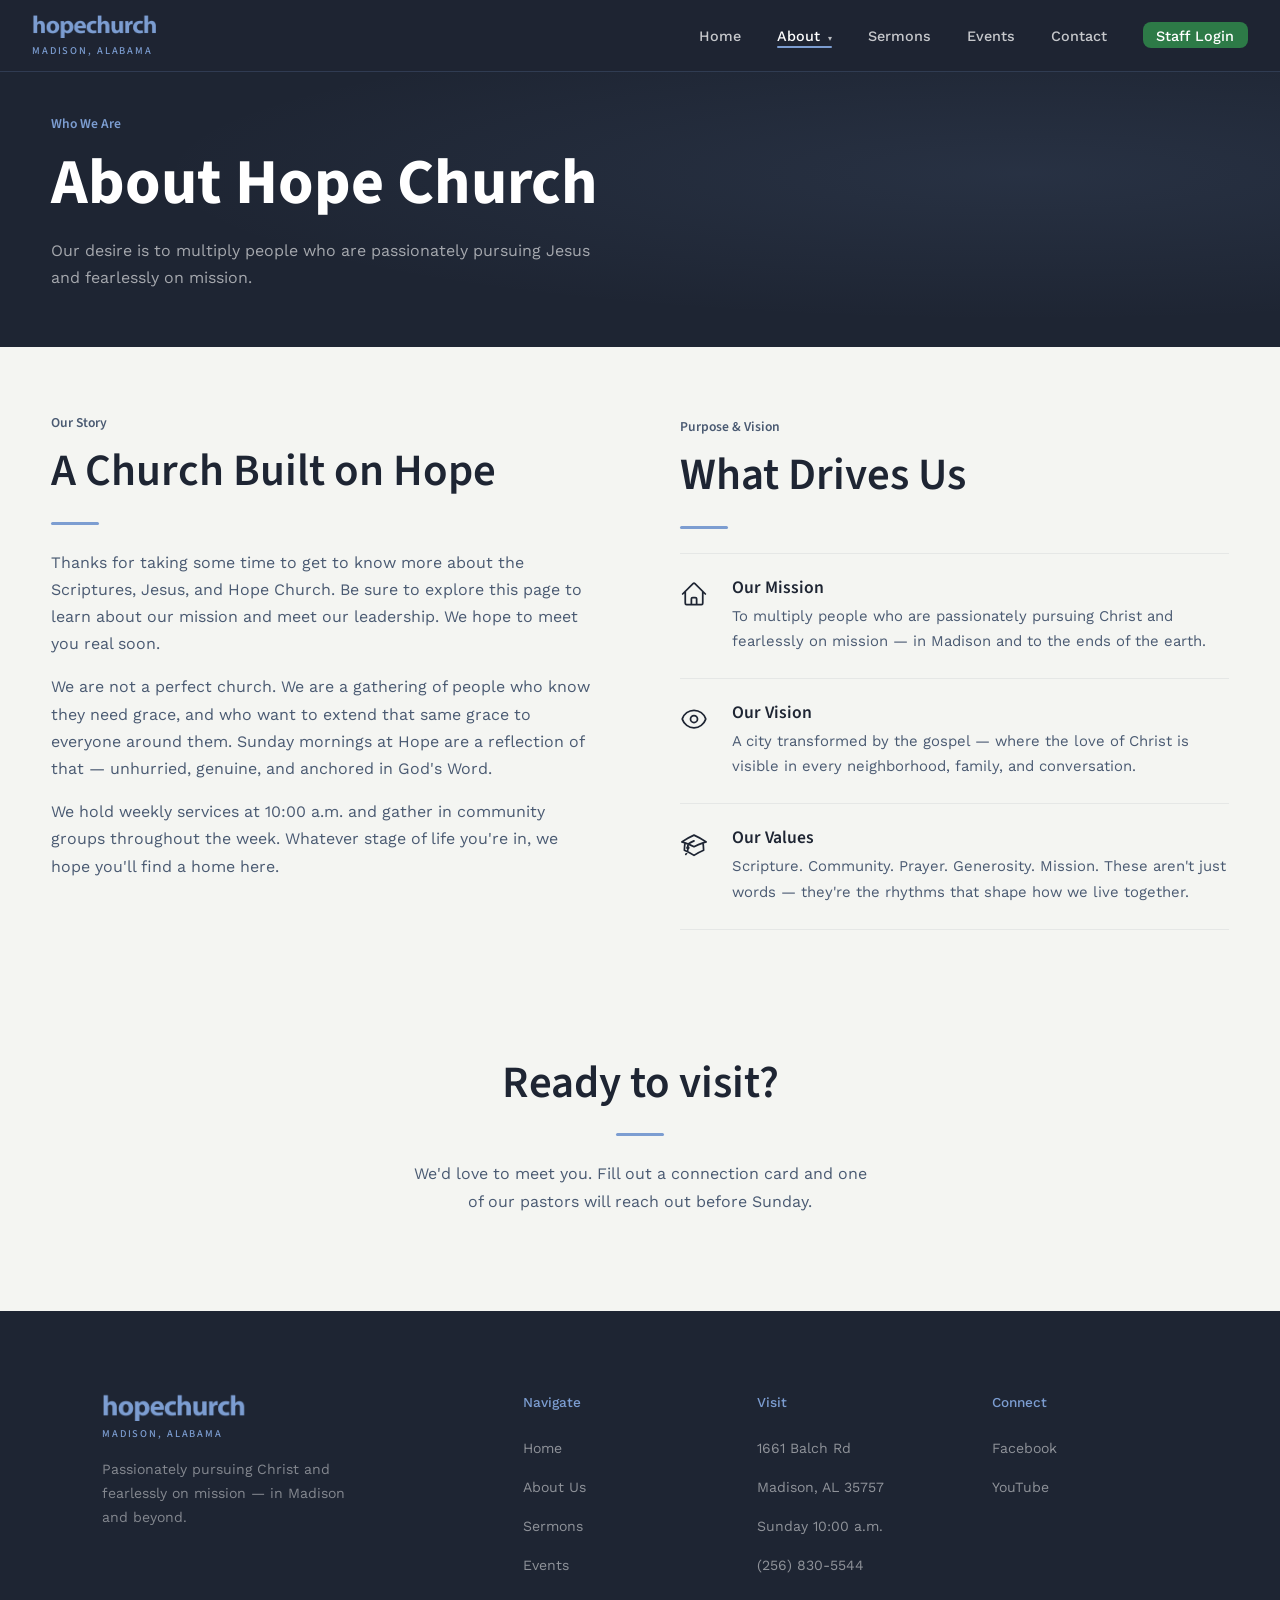
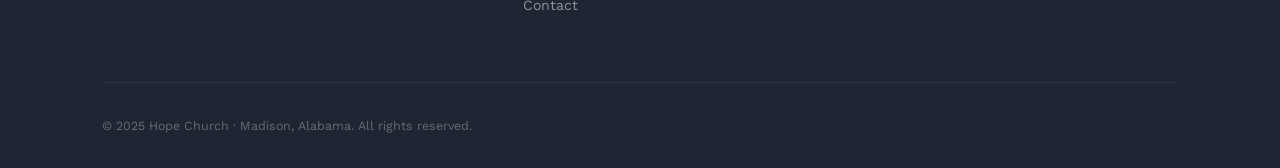
==== commit bf0d8e36: "Replace Ministries tab with external Events link, remove ministries page Co-Authored-By: Claude Sonn" ====
--- a/about.html
+++ b/about.html
@@ -1,115 +1,115 @@
-<!DOCTYPE html>
-<html lang="en">
-<head>
-  <meta charset="UTF-8" />
-  <meta name="viewport" content="width=device-width, initial-scale=1.0" />
-  <title>About Hope · Hope Church Madison</title>
-  <link rel="stylesheet" href="styles.css" />
-  <style>
-    .about-split {
-      display: grid;
-      grid-template-columns: 1fr 1fr;
-      gap: 5rem;
-      align-items: start;
-    }
-    .about-split__values { padding-top: 0.25rem; }
-    .about-value {
-      display: grid;
-      grid-template-columns: 32px 1fr;
-      gap: 1rem 1.25rem;
-      padding: 1.5rem 0;
-      border-top: 1px solid rgba(54,65,87,0.08);
-      align-items: start;
-    }
-    .about-value:last-child { border-bottom: 1px solid rgba(54,65,87,0.08); }
-    .about-value svg { color: var(--blue-lt); width: 28px; height: 28px; margin-top: 0.15rem; }
-    .about-value__text h3 { font-size: 1.1rem; margin-bottom: 0.35rem; }
-    .about-value__text p { font-size: 0.93rem; }
-    @media (max-width: 900px) {
-      .about-split { grid-template-columns: 1fr; gap: 3rem; }
-    }
-  </style>
-</head>
-<body>
-
-<div id="nav-placeholder"></div>
-
-<!-- ── Page Hero ── -->
-<section class="page-hero">
-  <div style="padding: 0 clamp(1.5rem, 4vw, 4rem); position:relative; z-index:2;">
-    <span class="eyebrow">Who We Are</span>
-    <h1>About Hope Church</h1>
-    <p>Our desire is to multiply people who are passionately pursuing Jesus and fearlessly on mission.</p>
-  </div>
-</section>
-
-<!-- ── Our Story + Purpose & Vision ── -->
-<section class="section">
-  <div style="padding: 0 clamp(1.5rem, 4vw, 4rem);">
-    <div class="about-split">
-
-      <!-- Left: Our Story -->
-      <div class="about-split__story">
-        <span class="eyebrow">Our Story</span>
-        <h2>A Church Built on Hope</h2>
-        <div class="divider divider--left"></div>
-        <p>Thanks for taking some time to get to know more about the Scriptures, Jesus, and Hope Church. Be sure to explore this page to learn about our mission, meet our leadership, and discover our ministries. We hope to meet you real soon.</p>
-        <p style="margin-top:1rem;">We are not a perfect church. We are a gathering of people who know they need grace, and who want to extend that same grace to everyone around them. Sunday mornings at Hope are a reflection of that — unhurried, genuine, and anchored in God's Word.</p>
-        <p style="margin-top:1rem;">We hold weekly services at 10:00 a.m. and gather in community groups throughout the week. Whatever stage of life you're in, we hope you'll find a home here.</p>
-      </div>
-
-      <!-- Right: Purpose & Vision -->
-      <div class="about-split__values">
-        <span class="eyebrow">Purpose &amp; Vision</span>
-        <h2>What Drives Us</h2>
-        <div class="divider divider--left"></div>
-
-        <div class="about-value">
-          <svg viewBox="0 0 24 24" fill="none" stroke="currentColor" stroke-width="1.5">
-            <path d="M2.25 12l8.954-8.955c.44-.439 1.152-.439 1.591 0L21.75 12M4.5 9.75v10.125c0 .621.504 1.125 1.125 1.125H9.75v-4.875c0-.621.504-1.125 1.125-1.125h2.25c.621 0 1.125.504 1.125 1.125V21h4.125c.621 0 1.125-.504 1.125-1.125V9.75M8.25 21h8.25" stroke-linecap="round" stroke-linejoin="round"/>
-          </svg>
-          <div class="about-value__text">
-            <h3>Our Mission</h3>
-            <p>To multiply people who are passionately pursuing Christ and fearlessly on mission — in Madison and to the ends of the earth.</p>
-          </div>
-        </div>
-
-        <div class="about-value">
-          <svg viewBox="0 0 24 24" fill="none" stroke="currentColor" stroke-width="1.5">
-            <path d="M2.036 12.322a1.012 1.012 0 010-.639C3.423 7.51 7.36 4.5 12 4.5c4.638 0 8.573 3.007 9.963 7.178.07.207.07.431 0 .639C20.577 16.49 16.64 19.5 12 19.5c-4.638 0-8.573-3.007-9.963-7.178z" stroke-linecap="round" stroke-linejoin="round"/>
-            <path d="M15 12a3 3 0 11-6 0 3 3 0 016 0z" stroke-linecap="round" stroke-linejoin="round"/>
-          </svg>
-          <div class="about-value__text">
-            <h3>Our Vision</h3>
-            <p>A city transformed by the gospel — where the love of Christ is visible in every neighborhood, family, and conversation.</p>
-          </div>
-        </div>
-
-        <div class="about-value">
-          <svg viewBox="0 0 24 24" fill="none" stroke="currentColor" stroke-width="1.5">
-            <path d="M4.26 10.147a60.436 60.436 0 00-.491 6.347A48.627 48.627 0 0112 20.904a48.627 48.627 0 018.232-4.41 60.46 60.46 0 00-.491-6.347m-15.482 0a50.57 50.57 0 00-2.658-.813A59.905 59.905 0 0112 3.493a59.902 59.902 0 0110.399 5.84c-.896.248-1.783.52-2.658.814m-15.482 0A50.697 50.697 0 0112 13.489a50.702 50.702 0 017.74-3.342M6.75 15a.75.75 0 100-1.5.75.75 0 000 1.5zm0 0v-3.675A55.378 55.378 0 0112 8.443m-7.007 11.55A5.981 5.981 0 006.75 15.75v-1.5" stroke-linecap="round" stroke-linejoin="round"/>
-          </svg>
-          <div class="about-value__text">
-            <h3>Our Values</h3>
-            <p>Scripture. Community. Prayer. Generosity. Mission. These aren't just words — they're the rhythms that shape how we live together.</p>
-          </div>
-        </div>
-
-      </div>
-    </div>
-  </div>
-</section>
-
-<!-- ── CTA ── -->
-<section class="section">
-  <div class="container text-center">
-    <h2>Ready to visit?</h2>
-    <div class="divider"></div>
-    <p style="max-width:460px; margin:0 auto 2rem;">We'd love to meet you. Fill out a connection card and one of our pastors will reach out before Sunday.</p>
-  </div>
-</section>
-
-<div id="footer-placeholder"></div>
-<script src="shared.js"></script>
-</body>
-</html>
+<!DOCTYPE html>
+<html lang="en">
+<head>
+  <meta charset="UTF-8" />
+  <meta name="viewport" content="width=device-width, initial-scale=1.0" />
+  <title>About Hope · Hope Church Madison</title>
+  <link rel="stylesheet" href="styles.css" />
+  <style>
+    .about-split {
+      display: grid;
+      grid-template-columns: 1fr 1fr;
+      gap: 5rem;
+      align-items: start;
+    }
+    .about-split__values { padding-top: 0.25rem; }
+    .about-value {
+      display: grid;
+      grid-template-columns: 32px 1fr;
+      gap: 1rem 1.25rem;
+      padding: 1.5rem 0;
+      border-top: 1px solid rgba(54,65,87,0.08);
+      align-items: start;
+    }
+    .about-value:last-child { border-bottom: 1px solid rgba(54,65,87,0.08); }
+    .about-value svg { color: var(--blue-lt); width: 28px; height: 28px; margin-top: 0.15rem; }
+    .about-value__text h3 { font-size: 1.1rem; margin-bottom: 0.35rem; }
+    .about-value__text p { font-size: 0.93rem; }
+    @media (max-width: 900px) {
+      .about-split { grid-template-columns: 1fr; gap: 3rem; }
+    }
+  </style>
+</head>
+<body>
+
+<div id="nav-placeholder"></div>
+
+<!-- ── Page Hero ── -->
+<section class="page-hero">
+  <div style="padding: 0 clamp(1.5rem, 4vw, 4rem); position:relative; z-index:2;">
+    <span class="eyebrow">Who We Are</span>
+    <h1>About Hope Church</h1>
+    <p>Our desire is to multiply people who are passionately pursuing Jesus and fearlessly on mission.</p>
+  </div>
+</section>
+
+<!-- ── Our Story + Purpose & Vision ── -->
+<section class="section">
+  <div style="padding: 0 clamp(1.5rem, 4vw, 4rem);">
+    <div class="about-split">
+
+      <!-- Left: Our Story -->
+      <div class="about-split__story">
+        <span class="eyebrow">Our Story</span>
+        <h2>A Church Built on Hope</h2>
+        <div class="divider divider--left"></div>
+        <p>Thanks for taking some time to get to know more about the Scriptures, Jesus, and Hope Church. Be sure to explore this page to learn about our mission and meet our leadership. We hope to meet you real soon.</p>
+        <p style="margin-top:1rem;">We are not a perfect church. We are a gathering of people who know they need grace, and who want to extend that same grace to everyone around them. Sunday mornings at Hope are a reflection of that — unhurried, genuine, and anchored in God's Word.</p>
+        <p style="margin-top:1rem;">We hold weekly services at 10:00 a.m. and gather in community groups throughout the week. Whatever stage of life you're in, we hope you'll find a home here.</p>
+      </div>
+
+      <!-- Right: Purpose & Vision -->
+      <div class="about-split__values">
+        <span class="eyebrow">Purpose &amp; Vision</span>
+        <h2>What Drives Us</h2>
+        <div class="divider divider--left"></div>
+
+        <div class="about-value">
+          <svg viewBox="0 0 24 24" fill="none" stroke="currentColor" stroke-width="1.5">
+            <path d="M2.25 12l8.954-8.955c.44-.439 1.152-.439 1.591 0L21.75 12M4.5 9.75v10.125c0 .621.504 1.125 1.125 1.125H9.75v-4.875c0-.621.504-1.125 1.125-1.125h2.25c.621 0 1.125.504 1.125 1.125V21h4.125c.621 0 1.125-.504 1.125-1.125V9.75M8.25 21h8.25" stroke-linecap="round" stroke-linejoin="round"/>
+          </svg>
+          <div class="about-value__text">
+            <h3>Our Mission</h3>
+            <p>To multiply people who are passionately pursuing Christ and fearlessly on mission — in Madison and to the ends of the earth.</p>
+          </div>
+        </div>
+
+        <div class="about-value">
+          <svg viewBox="0 0 24 24" fill="none" stroke="currentColor" stroke-width="1.5">
+            <path d="M2.036 12.322a1.012 1.012 0 010-.639C3.423 7.51 7.36 4.5 12 4.5c4.638 0 8.573 3.007 9.963 7.178.07.207.07.431 0 .639C20.577 16.49 16.64 19.5 12 19.5c-4.638 0-8.573-3.007-9.963-7.178z" stroke-linecap="round" stroke-linejoin="round"/>
+            <path d="M15 12a3 3 0 11-6 0 3 3 0 016 0z" stroke-linecap="round" stroke-linejoin="round"/>
+          </svg>
+          <div class="about-value__text">
+            <h3>Our Vision</h3>
+            <p>A city transformed by the gospel — where the love of Christ is visible in every neighborhood, family, and conversation.</p>
+          </div>
+        </div>
+
+        <div class="about-value">
+          <svg viewBox="0 0 24 24" fill="none" stroke="currentColor" stroke-width="1.5">
+            <path d="M4.26 10.147a60.436 60.436 0 00-.491 6.347A48.627 48.627 0 0112 20.904a48.627 48.627 0 018.232-4.41 60.46 60.46 0 00-.491-6.347m-15.482 0a50.57 50.57 0 00-2.658-.813A59.905 59.905 0 0112 3.493a59.902 59.902 0 0110.399 5.84c-.896.248-1.783.52-2.658.814m-15.482 0A50.697 50.697 0 0112 13.489a50.702 50.702 0 017.74-3.342M6.75 15a.75.75 0 100-1.5.75.75 0 000 1.5zm0 0v-3.675A55.378 55.378 0 0112 8.443m-7.007 11.55A5.981 5.981 0 006.75 15.75v-1.5" stroke-linecap="round" stroke-linejoin="round"/>
+          </svg>
+          <div class="about-value__text">
+            <h3>Our Values</h3>
+            <p>Scripture. Community. Prayer. Generosity. Mission. These aren't just words — they're the rhythms that shape how we live together.</p>
+          </div>
+        </div>
+
+      </div>
+    </div>
+  </div>
+</section>
+
+<!-- ── CTA ── -->
+<section class="section">
+  <div class="container text-center">
+    <h2>Ready to visit?</h2>
+    <div class="divider"></div>
+    <p style="max-width:460px; margin:0 auto 2rem;">We'd love to meet you. Fill out a connection card and one of our pastors will reach out before Sunday.</p>
+  </div>
+</section>
+
+<div id="footer-placeholder"></div>
+<script src="shared.js"></script>
+</body>
+</html>
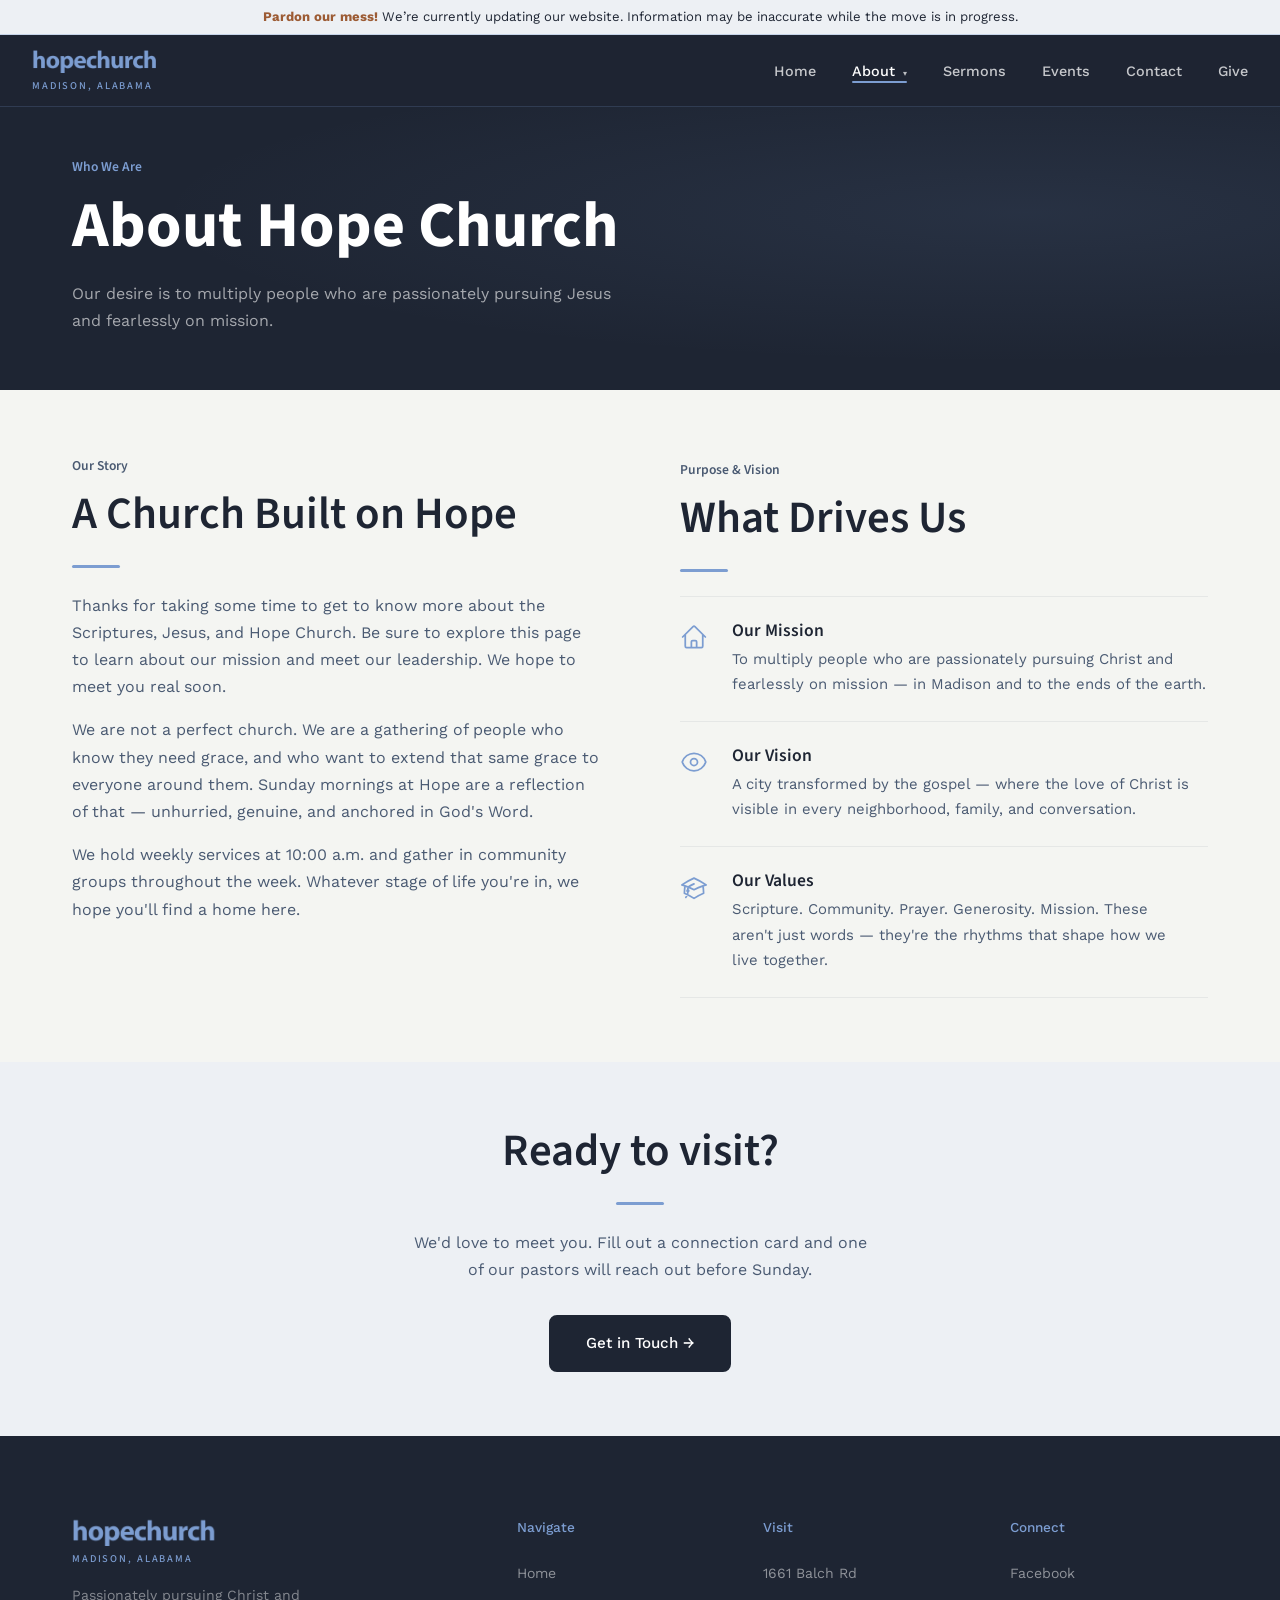
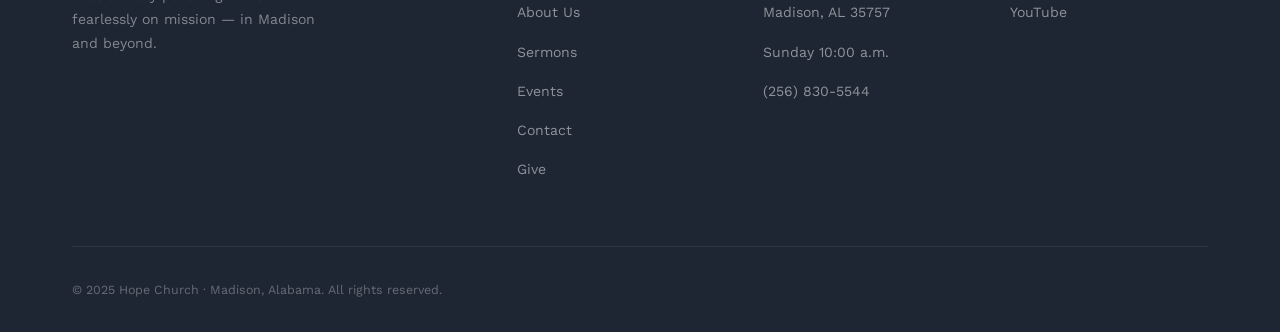
==== commit 0bcafee6: "Add Give page, month-view calendar, staff page redesign, layout consistency pass - Add Andy Wulff to" ====
--- a/about.html
+++ b/about.html
@@ -22,7 +22,7 @@
       align-items: start;
     }
     .about-value:last-child { border-bottom: 1px solid rgba(54,65,87,0.08); }
-    .about-value svg { color: var(--blue-lt); width: 28px; height: 28px; margin-top: 0.15rem; }
+    .about-value svg { color: var(--periwinkle); width: 28px; height: 28px; margin-top: 0.15rem; }
     .about-value__text h3 { font-size: 1.1rem; margin-bottom: 0.35rem; }
     .about-value__text p { font-size: 0.93rem; }
     @media (max-width: 900px) {
@@ -36,7 +36,7 @@
 
 <!-- ── Page Hero ── -->
 <section class="page-hero">
-  <div style="padding: 0 clamp(1.5rem, 4vw, 4rem); position:relative; z-index:2;">
+  <div class="container">
     <span class="eyebrow">Who We Are</span>
     <h1>About Hope Church</h1>
     <p>Our desire is to multiply people who are passionately pursuing Jesus and fearlessly on mission.</p>
@@ -45,7 +45,7 @@
 
 <!-- ── Our Story + Purpose & Vision ── -->
 <section class="section">
-  <div style="padding: 0 clamp(1.5rem, 4vw, 4rem);">
+  <div class="container">
     <div class="about-split">
 
       <!-- Left: Our Story -->
@@ -101,11 +101,12 @@
 </section>
 
 <!-- ── CTA ── -->
-<section class="section">
-  <div class="container text-center">
+<section class="section section--warm">
+  <div class="container text-center cta">
     <h2>Ready to visit?</h2>
     <div class="divider"></div>
-    <p style="max-width:460px; margin:0 auto 2rem;">We'd love to meet you. Fill out a connection card and one of our pastors will reach out before Sunday.</p>
+    <p>We'd love to meet you. Fill out a connection card and one of our pastors will reach out before Sunday.</p>
+    <a href="contact.html" class="btn btn--solid">Get in Touch &rarr;</a>
   </div>
 </section>
 
--- a/styles.css
+++ b/styles.css
@@ -32,7 +32,7 @@
 
   /* Layout */
   --section-pad: 4rem 0;
-  --max-w: 1140px;
+  --max-w: 1200px;
 
   /* Radius */
   --r-tag:    4px;
@@ -51,6 +51,7 @@
   line-height: 1.7;
 }
 img { display: block; max-width: 100%; }
+[hidden] { display: none !important; }
 a { text-decoration: none; color: inherit; }
 
 h1, h2, h3, h4 {
@@ -107,9 +108,22 @@
 .btn--white { border-color: var(--white); color: var(--white); }
 .btn--white:hover { background: var(--white); color: var(--navy); }
 
+/* ── Site banner ── */
+:root { --banner-h: 0px; }
+body { padding-top: var(--banner-h); }
+.site-banner {
+  position: fixed; top: 0; left: 0; right: 0; z-index: 101;
+  padding: 0.5rem 1rem;
+  background: var(--surface-lt);
+  color: var(--navy);
+  border-bottom: 1px solid rgba(124, 157, 209, 0.35);
+  font-size: 0.82rem; line-height: 1.4; text-align: center;
+}
+.site-banner strong { color: var(--terracotta-dk); }
+
 /* ── Nav ── */
 .nav {
-  position: fixed; top: 0; left: 0; right: 0; z-index: 100;
+  position: fixed; top: var(--banner-h); left: 0; right: 0; z-index: 100;
   padding: 0 2rem;
   display: flex; align-items: center; justify-content: space-between;
   height: 72px;
@@ -160,18 +174,6 @@
   transition: background 0.2s, color 0.2s; border-radius: var(--r-btn);
 }
 .nav__cta:hover { background: var(--periwinkle); color: var(--white); }
-.nav__staff-login {
-  font-family: 'Work Sans', sans-serif;
-  font-size: 0.85rem; font-weight: 500;
-  padding: 0.35rem 0.85rem;
-  background: #2d7a47;
-  color: #ffffff !important;
-  border-radius: var(--r-btn);
-  transition: background 0.2s;
-  white-space: nowrap;
-}
-.nav__staff-login:hover { background: #235f38 !important; }
-.nav__staff-login::after { display: none !important; }
 .nav__toggle { display: none; flex-direction: column; gap: 5px; cursor: pointer; padding: 4px; }
 .nav__toggle span { display: block; width: 24px; height: 1.5px; background: var(--white); transition: transform 0.3s, opacity 0.3s; }
 
@@ -346,16 +348,31 @@
 
 /* ── Page Hero ── */
 .page-hero {
-  background: var(--navy); padding: 7rem 0 3.5rem;
-  padding-top: calc(72px + 2.5rem);
+  background: var(--navy);
+  padding: calc(72px + 3rem) 0 3.5rem;
   position: relative; overflow: hidden;
 }
 .page-hero::before {
   content: ''; position: absolute; inset: 0;
   background: radial-gradient(ellipse at 80% 50%, rgba(124,157,209,0.1) 0%, transparent 60%);
 }
+.page-hero .container { position: relative; z-index: 2; }
 .page-hero h1 { color: var(--white); }
 .page-hero p { color: rgba(255,255,255,0.6); max-width: 550px; margin-top: 1rem; }
+
+/* ── Section header (eyebrow + h2 + divider + intro) ── */
+.section-head { margin-bottom: 3rem; }
+.section-head h2 { margin-bottom: 0; }
+.section-head p { max-width: 620px; }
+.section-head--center { text-align: center; }
+.section-head--center .divider { margin-left: auto; margin-right: auto; }
+.section-head--center p { margin: 0 auto; }
+
+/* ── CTA block ── */
+.cta p { max-width: 460px; margin: 0 auto 2rem; }
+
+/* ── Coming soon placeholder ── */
+.coming-soon { text-align: center; padding: 6rem 0; }
 
 /* ── Welcome Strip ── */
 .welcome-strip {
